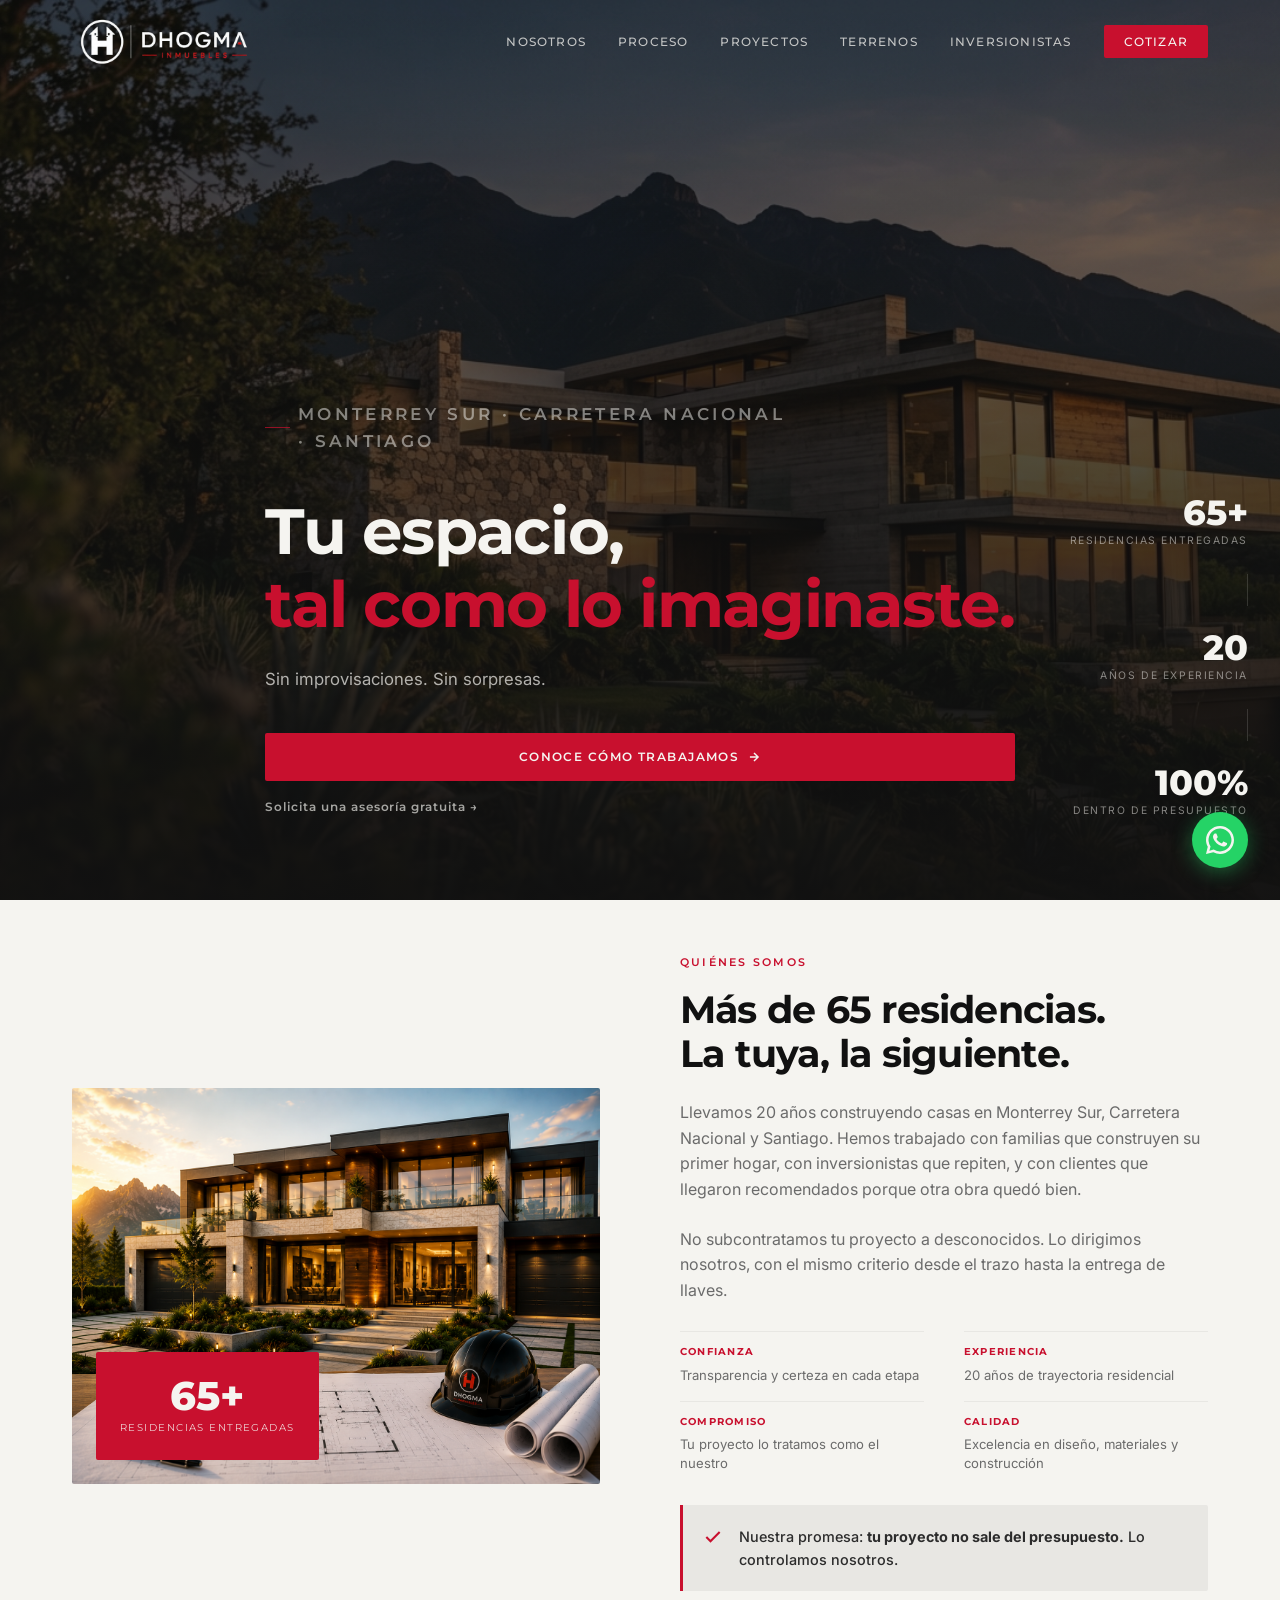
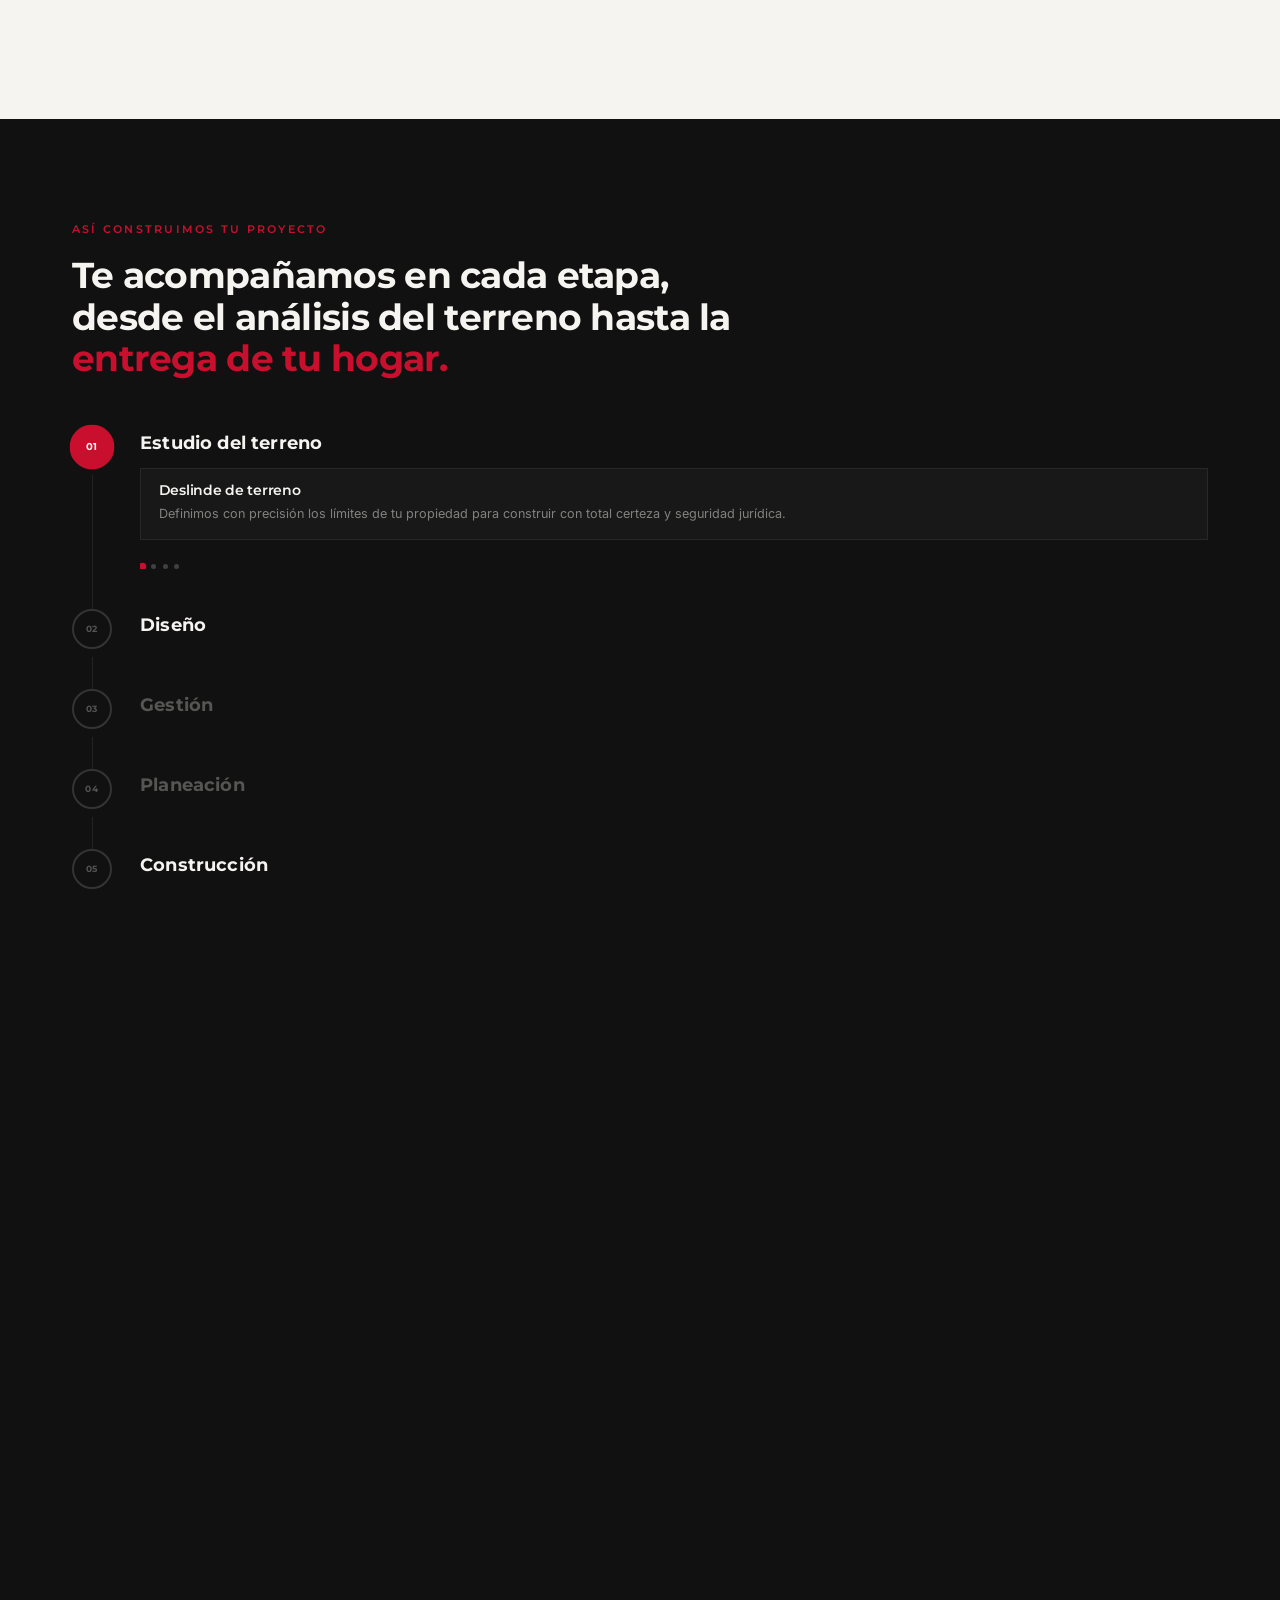
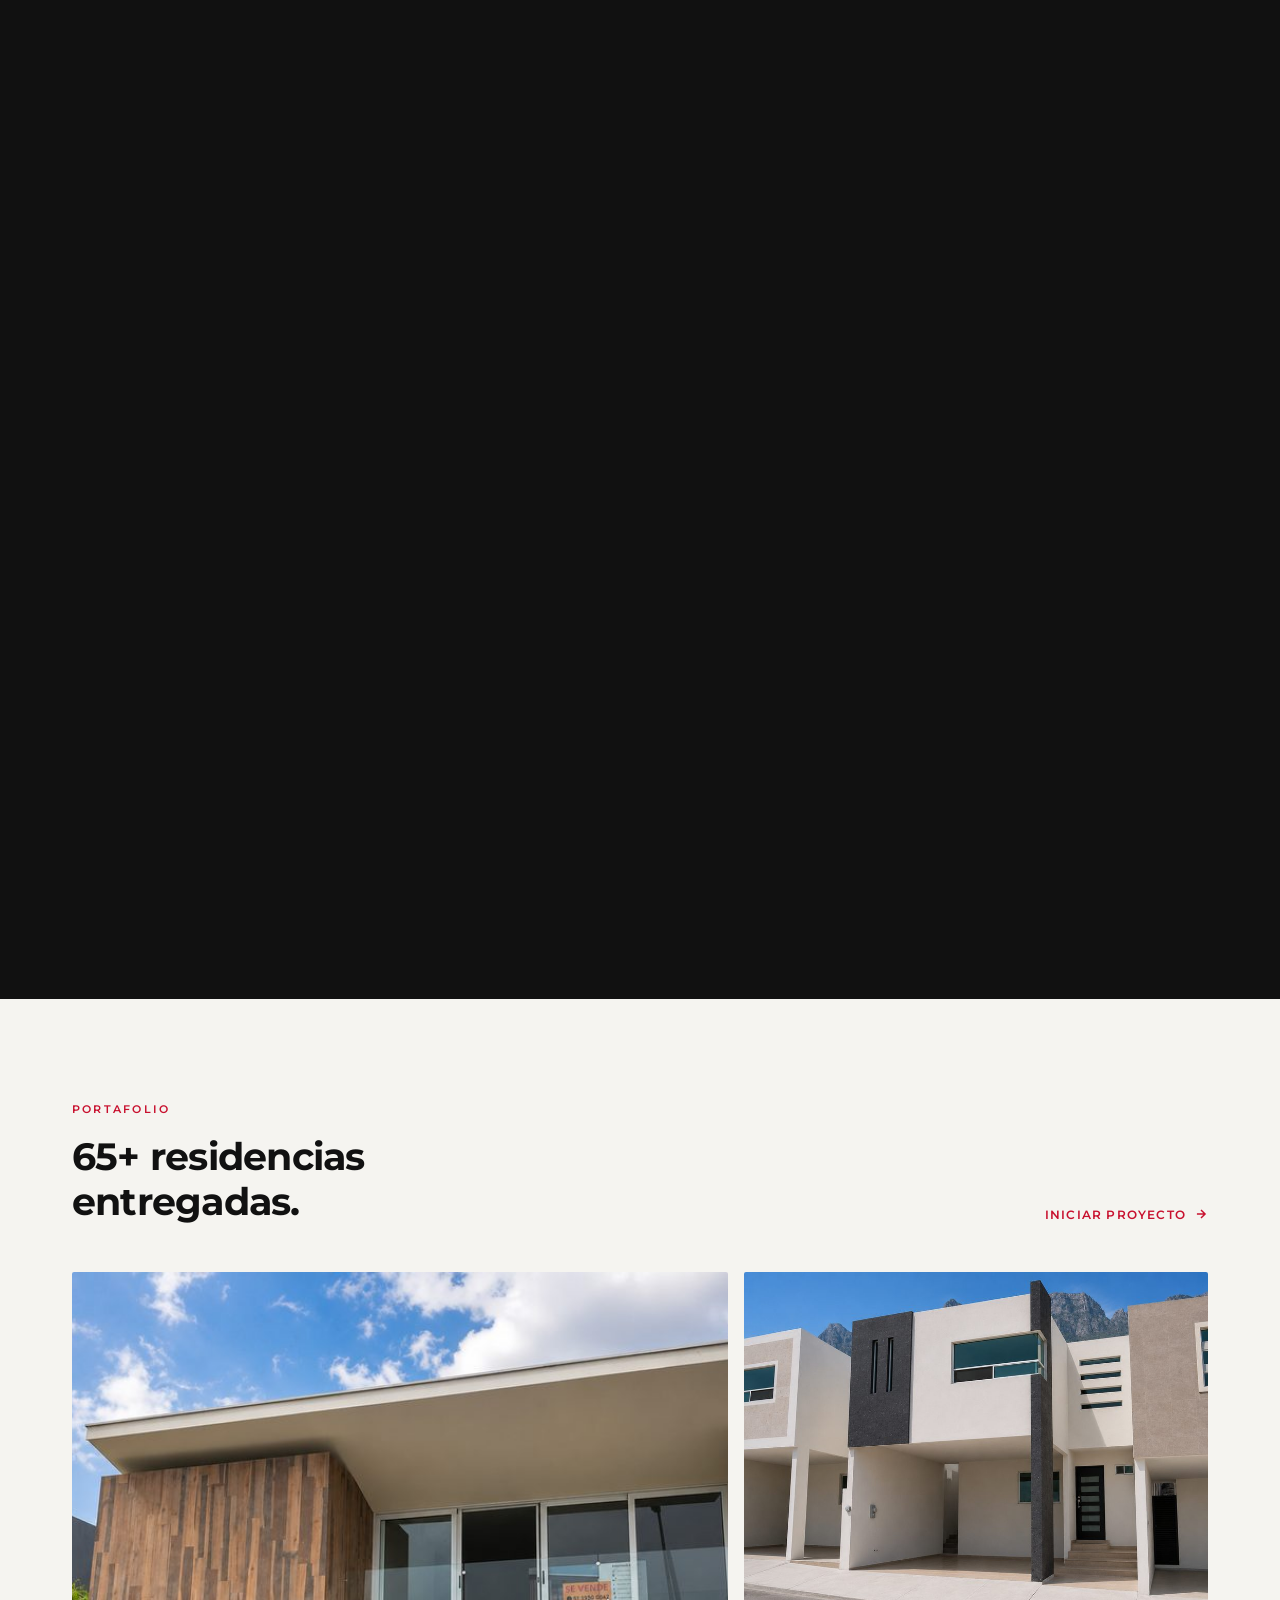
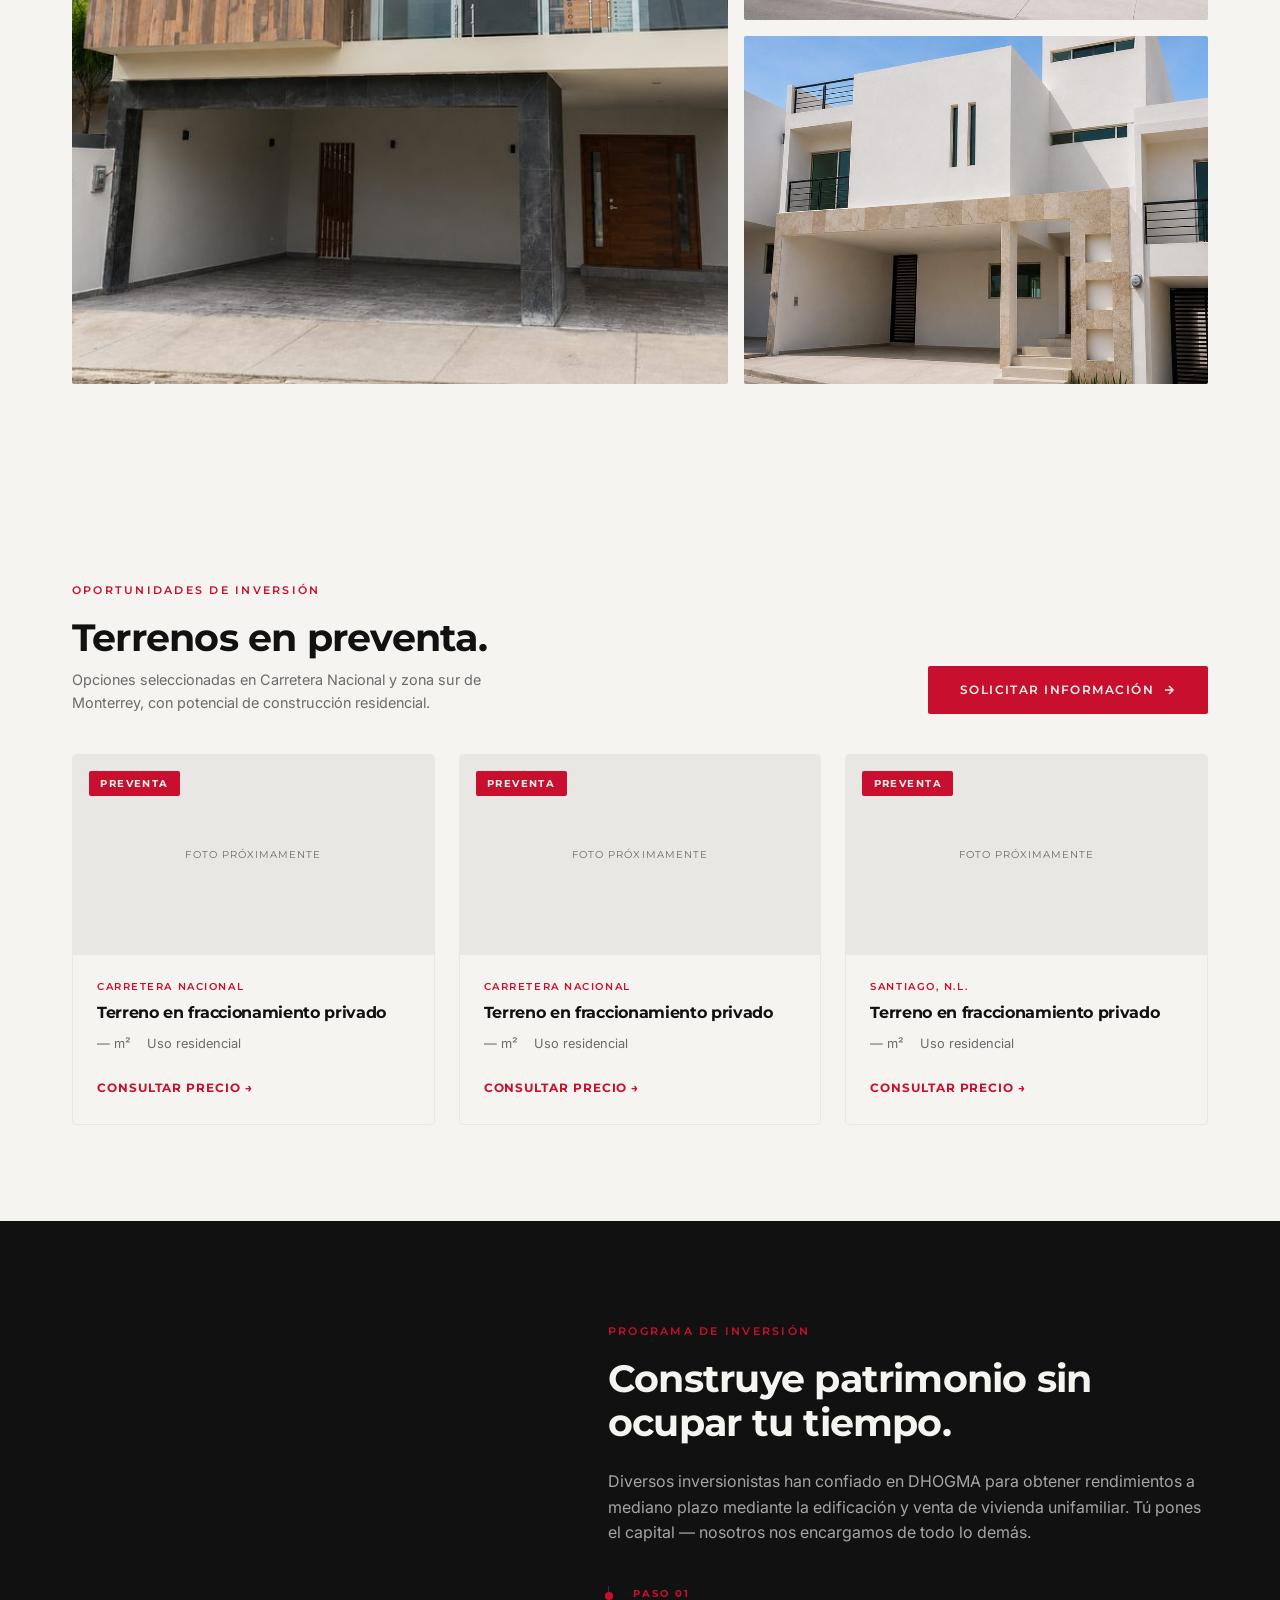
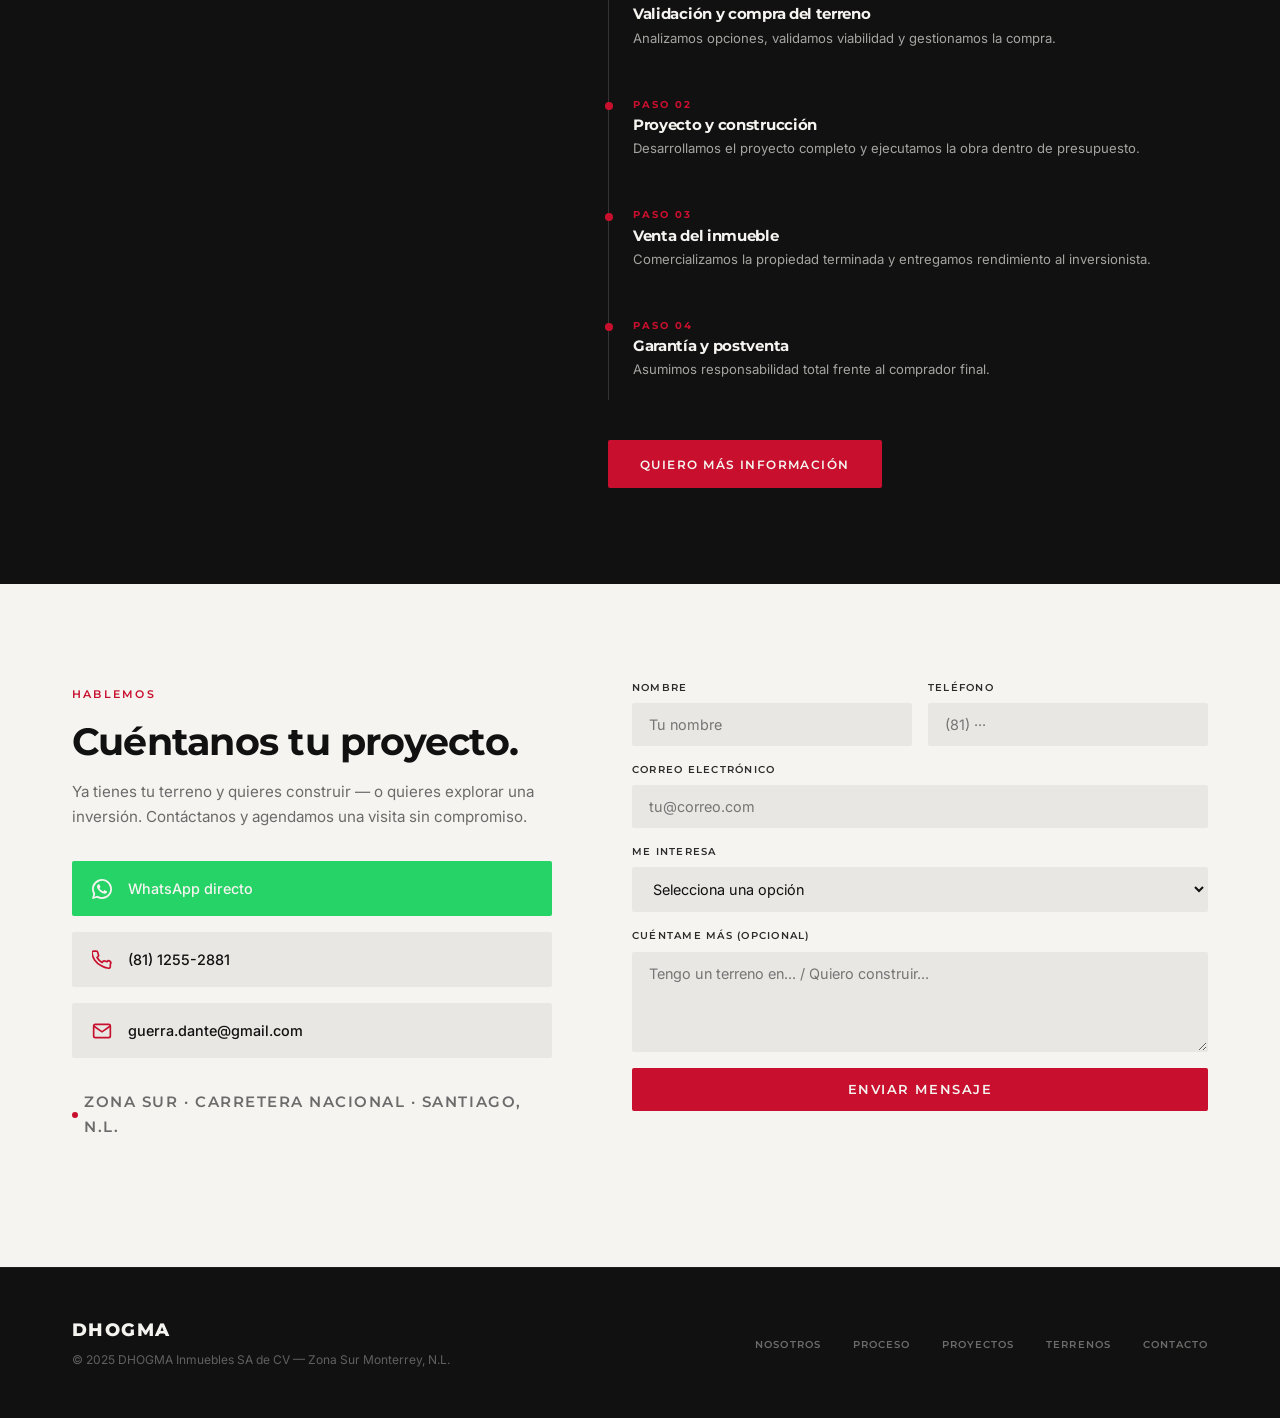
==== public/index.html @ 589ec7c3 "feat(portfolio): modal gallery with all 30 projects + Excel data - Click any proyecto card to open f" ====
<!DOCTYPE html>
<html lang="es">
<head>
  <meta charset="UTF-8" />
  <meta name="viewport" content="width=device-width, initial-scale=1.0" />
  <title>DHOGMA Inmuebles — Construcción Residencial en Monterrey</title>
  <meta name="description" content="Más de 30 años construyendo residencias en zona sur de Monterrey y Santiago. Proyecto y construcción sin salir de presupuesto." />
  <meta name="keywords" content="construcción residencial Monterrey, constructora zona sur Monterrey, construcción Santiago NL, impermeabilización Monterrey" />

  <!-- Open Graph -->
  <meta property="og:title" content="DHOGMA Inmuebles — Tu espacio, tal como lo quieres" />
  <meta property="og:description" content="Más de 30 años construyendo residencias. Sin salir de presupuesto." />
  <meta property="og:type" content="website" />

  <!-- Fonts -->
  <link rel="preconnect" href="https://fonts.googleapis.com" />
  <link rel="preconnect" href="https://fonts.gstatic.com" crossorigin />
  <link href="https://fonts.googleapis.com/css2?family=Montserrat:wght@400;500;600;700;800&family=Inter:wght@400;500&display=swap" rel="stylesheet" />

  <link rel="icon" type="image/png" href="assets/images/favicon.png" />
  <link rel="stylesheet" href="css/styles.css" />

  <style>
    /* Fade-in animation */
    .fade-in {
      opacity: 0;
      transform: translateY(24px);
      transition: opacity 0.6s ease, transform 0.6s ease;
    }
    .fade-in.visible {
      opacity: 1;
      transform: translateY(0);
    }
  </style>
</head>
<body>

  <!-- ══════════════════════════════════════════
       NAVBAR
  ══════════════════════════════════════════ -->
  <nav class="navbar" id="navbar">
    <div class="container">
      <a href="#hero" class="logo">
        <img src="assets/images/logo-blanco.png" alt="DHOGMA Inmuebles" class="logo-img" />
      </a>

      <ul class="nav-links" id="nav-links">
        <li><a href="#nosotros">Nosotros</a></li>
        <li><a href="#proceso">Proceso</a></li>
        <li><a href="#proyectos">Proyectos</a></li>
        <li><a href="#terrenos">Terrenos</a></li>
        <li><a href="#inversionistas">Inversionistas</a></li>
        <li><a href="#contacto" class="nav-cta">Cotizar</a></li>
      </ul>

      <button class="hamburger" id="hamburger" aria-label="Menú">
        <span></span><span></span><span></span>
      </button>
    </div>
  </nav>

  <!-- ══════════════════════════════════════════
       HERO
  ══════════════════════════════════════════ -->
  <section id="hero">
    <div class="hero-bg"></div>
    <div class="hero-overlay"></div>

    <div class="container">
      <div class="hero-content">
        <p class="hero-tag">Monterrey Sur · Carretera Nacional · Santiago</p>

        <h1>Tu espacio,<br /><em>tal como lo imaginaste.</em></h1>

        <p>Sin improvisaciones. Sin sorpresas.</p>

        <div class="hero-actions">
          <a href="#proceso" class="btn-primary btn-hero-full">
            Conoce cómo trabajamos
            <svg width="14" height="14" viewBox="0 0 24 24" fill="none" stroke="currentColor" stroke-width="2.5"><path d="M5 12h14M12 5l7 7-7 7"/></svg>
          </a>
          <a href="#contacto" class="btn-hero-text">Solicita una asesoría gratuita →</a>
        </div>
      </div>
    </div>

    <div class="hero-stats">
      <div class="stat-item">
        <div class="stat-number">65+</div>
        <div class="stat-label">Residencias entregadas</div>
      </div>
      <div class="stat-divider"></div>
      <div class="stat-item">
        <div class="stat-number">20</div>
        <div class="stat-label">Años de experiencia</div>
      </div>
      <div class="stat-divider"></div>
      <div class="stat-item">
        <div class="stat-number">100%</div>
        <div class="stat-label">Dentro de presupuesto</div>
      </div>
    </div>
  </section>

  <!-- ══════════════════════════════════════════
       NOSOTROS
  ══════════════════════════════════════════ -->
  <section id="nosotros">
    <div class="container">
      <div class="nosotros-grid">

        <div class="nosotros-image fade-in">
          <img src="assets/images/nosotros-v2.png" alt="Residencia construida por DHOGMA, Monterrey" />
          <div class="nosotros-image-badge">
            <div class="num">65+</div>
            <div class="text">Residencias entregadas</div>
          </div>
        </div>

        <div class="nosotros-content fade-in">
          <span class="section-label">Quiénes somos</span>
          <h2>Más de 65 residencias.<br />La tuya, la siguiente.</h2>

          <p>
            Llevamos 20 años construyendo casas en Monterrey Sur, Carretera Nacional y Santiago.
            Hemos trabajado con familias que construyen su primer hogar, con inversionistas que repiten,
            y con clientes que llegaron recomendados porque otra obra quedó bien.
          </p>

          <p>
            No subcontratamos tu proyecto a desconocidos. Lo dirigimos nosotros, con el mismo
            criterio desde el trazo hasta la entrega de llaves.
          </p>

          <div class="nosotros-pillars">
            <div class="nosotros-pillar">
              <strong>Confianza</strong>
              <span>Transparencia y certeza en cada etapa</span>
            </div>
            <div class="nosotros-pillar">
              <strong>Experiencia</strong>
              <span>20 años de trayectoria residencial</span>
            </div>
            <div class="nosotros-pillar">
              <strong>Compromiso</strong>
              <span>Tu proyecto lo tratamos como el nuestro</span>
            </div>
            <div class="nosotros-pillar">
              <strong>Calidad</strong>
              <span>Excelencia en diseño, materiales y construcción</span>
            </div>
          </div>

          <div class="nosotros-promise">
            <svg width="20" height="20" viewBox="0 0 24 24" fill="none" stroke="#C8102E" stroke-width="2.5" style="flex-shrink:0; margin-top:2px;"><polyline points="20 6 9 17 4 12"/></svg>
            <p>
              Nuestra promesa: <strong>tu proyecto no sale del presupuesto.</strong>
              Lo controlamos nosotros.
            </p>
          </div>
        </div>

      </div>
    </div>
  </section>

  <!-- ══════════════════════════════════════════
       PROCESO — Timeline interactivo 5 fases
  ══════════════════════════════════════════ -->
  <section id="proceso">
    <div class="container">
      <span class="section-label">Así construimos tu proyecto</span>
      <h2>Te acompañamos en cada etapa, desde el análisis del terreno hasta la <em style="font-style:normal; color:var(--red)">entrega de tu hogar.</em></h2>

      <div class="ptimeline">

        <div class="ptimeline-fase" data-fase="1">
          <div class="ptimeline-left">
            <div class="ptimeline-dot"><span>01</span></div>
            <div class="ptimeline-connector"></div>
          </div>
          <div class="ptimeline-body">
            <h3>Estudio del terreno</h3>
            <div class="ptimeline-steps">
              <div class="ptimeline-step" style="--i:0">
                <h4>Deslinde de terreno</h4>
                <p>Definimos con precisión los límites de tu propiedad para construir con total certeza y seguridad jurídica.</p>
              </div>
              <div class="ptimeline-step" style="--i:1">
                <h4>Levantamiento topográfico</h4>
                <p>Obtenemos las medidas y características reales del terreno como base para un proyecto exitoso.</p>
              </div>
              <div class="ptimeline-step" style="--i:2">
                <h4>Curvas de nivel</h4>
                <p>Analizamos la pendiente y el relieve del terreno para optimizar el diseño, la construcción y los costos.</p>
              </div>
              <div class="ptimeline-step" style="--i:3">
                <h4>Mecánica de suelo</h4>
                <p>Evaluamos la capacidad del terreno para garantizar una cimentación segura, eficiente y duradera.</p>
              </div>
            </div>
          </div>
        </div>

        <div class="ptimeline-fase" data-fase="2">
          <div class="ptimeline-left">
            <div class="ptimeline-dot"><span>02</span></div>
            <div class="ptimeline-connector"></div>
          </div>
          <div class="ptimeline-body">
            <h3>Diseño</h3>
            <div class="ptimeline-steps">
              <div class="ptimeline-step" style="--i:0">
                <h4>Revisión de reglamento interno</h4>
                <p>Verificamos las normas del fraccionamiento o desarrollo para que tu proyecto cumpla desde el primer día.</p>
              </div>
              <div class="ptimeline-step" style="--i:1">
                <h4>Anteproyecto</h4>
                <p>Transformamos tus ideas en una propuesta arquitectónica funcional, estética y adaptada a tus necesidades.</p>
              </div>
              <div class="ptimeline-step" style="--i:2">
                <h4>Cálculo estructural</h4>
                <p>Diseñamos la estructura de tu proyecto para ofrecer seguridad, estabilidad y cumplimiento normativo.</p>
              </div>
              <div class="ptimeline-step" style="--i:3">
                <h4>Proyecto ejecutivo</h4>
                <p>Desarrollamos todos los planos y especificaciones técnicas necesarios para construir con precisión.</p>
              </div>
            </div>
          </div>
        </div>

        <div class="ptimeline-fase" data-fase="3">
          <div class="ptimeline-left">
            <div class="ptimeline-dot"><span>03</span></div>
            <div class="ptimeline-connector"></div>
          </div>
          <div class="ptimeline-body">
            <h3>Gestión</h3>
            <div class="ptimeline-steps">
              <div class="ptimeline-step" style="--i:0">
                <h4>Licencia de construcción</h4>
                <p>Gestionamos los permisos necesarios para que tu obra inicie de forma legal y sin contratiempos.</p>
              </div>
            </div>
          </div>
        </div>

        <div class="ptimeline-fase" data-fase="4">
          <div class="ptimeline-left">
            <div class="ptimeline-dot"><span>04</span></div>
            <div class="ptimeline-connector"></div>
          </div>
          <div class="ptimeline-body">
            <h3>Planeación</h3>
            <div class="ptimeline-steps">
              <div class="ptimeline-step" style="--i:0">
                <h4>Catálogo de conceptos</h4>
                <p>Elaboramos un presupuesto detallado con cada concepto de obra para brindarte claridad y control financiero.</p>
              </div>
              <div class="ptimeline-step" style="--i:1">
                <h4>Programa de inversión y avance</h4>
                <p>Planificamos la inversión y el calendario de ejecución para mantener el control del presupuesto y los tiempos de construcción.</p>
              </div>
            </div>
          </div>
        </div>

        <div class="ptimeline-fase" data-fase="5">
          <div class="ptimeline-left">
            <div class="ptimeline-dot"><span>05</span></div>
          </div>
          <div class="ptimeline-body">
            <h3>Construcción</h3>
            <div class="ptimeline-steps">
              <div class="ptimeline-step" style="--i:0">
                <h4>Inicio de obra</h4>
                <p>Ejecutamos tu proyecto con supervisión profesional, calidad y cumplimiento en cada etapa.</p>
              </div>
              <div class="ptimeline-step" style="--i:1">
                <h4>Entrega de tu hogar</h4>
                <p>Tu proyecto terminado, listo para disfrutar y construir momentos inolvidables.</p>
              </div>
            </div>
          </div>
        </div>

      </div>
    </div>
  </section>

  <!-- ══════════════════════════════════════════
       PROYECTOS
  ══════════════════════════════════════════ -->
  <section id="proyectos">
    <div class="container">
      <div class="proyectos-header fade-in">
        <div>
          <span class="section-label">Portafolio</span>
          <h2>65+ residencias entregadas.</h2>
        </div>
        <a href="#contacto">
          Iniciar proyecto
          <svg width="14" height="14" viewBox="0 0 24 24" fill="none" stroke="currentColor" stroke-width="2.5"><path d="M5 12h14M12 5l7 7-7 7"/></svg>
        </a>
      </div>

      <div class="proyectos-grid fade-in">

        <div class="proyecto-card">
          <img src="assets/images/proyecto-1.jpg" alt="Cumbres Elite · Cerezos" />
          <div class="proyecto-overlay">
            <div class="proyecto-info">
              <h4>Cumbres Elite · Cerezos</h4>
              <span>2 Niveles · 230 m²</span>
            </div>
          </div>
        </div>

        <div class="proyecto-card">
          <img src="assets/images/proyecto-2.jpg" alt="Privada Olimpo · Encino" />
          <div class="proyecto-overlay">
            <div class="proyecto-info">
              <h4>Privada Olimpo · Encino</h4>
              <span>3 Niveles · 385 m²</span>
            </div>
          </div>
        </div>

        <div class="proyecto-card">
          <img src="assets/images/proyecto-3.jpg" alt="Privada Olimpo · Fresnos" />
          <div class="proyecto-overlay">
            <div class="proyecto-info">
              <h4>Privada Olimpo · Fresnos</h4>
              <span>3 Niveles + Sótano · 328 m²</span>
            </div>
          </div>
        </div>

      </div>
    </div>
  </section>

  <!-- ══════════════════════════════════════════
       TERRENOS
  ══════════════════════════════════════════ -->
  <section id="terrenos">
    <div class="container">
      <div class="terrenos-header fade-in">
        <div>
          <span class="section-label">Oportunidades de inversión</span>
          <h2>Terrenos en preventa.</h2>
          <p class="section-intro">Opciones seleccionadas en Carretera Nacional y zona sur de Monterrey, con potencial de construcción residencial.</p>
        </div>
        <a href="#contacto" class="btn-primary">
          Solicitar información
          <svg width="14" height="14" viewBox="0 0 24 24" fill="none" stroke="currentColor" stroke-width="2.5"><path d="M5 12h14M12 5l7 7-7 7"/></svg>
        </a>
      </div>

      <div class="terrenos-grid fade-in">

        <div class="terreno-card">
          <div class="terreno-img">
            <div class="terreno-badge">Preventa</div>
          </div>
          <div class="terreno-info">
            <div class="terreno-zona">Carretera Nacional</div>
            <h3>Terreno en fraccionamiento privado</h3>
            <div class="terreno-specs">
              <span>— m²</span>
              <span>Uso residencial</span>
            </div>
            <a href="https://wa.me/528112552881?text=Hola%2C%20me%20interesa%20el%20terreno%20en%20Carretera%20Nacional" class="terreno-cta" target="_blank" rel="noopener">
              Consultar precio →
            </a>
          </div>
        </div>

        <div class="terreno-card">
          <div class="terreno-img">
            <div class="terreno-badge">Preventa</div>
          </div>
          <div class="terreno-info">
            <div class="terreno-zona">Carretera Nacional</div>
            <h3>Terreno en fraccionamiento privado</h3>
            <div class="terreno-specs">
              <span>— m²</span>
              <span>Uso residencial</span>
            </div>
            <a href="https://wa.me/528112552881?text=Hola%2C%20me%20interesa%20el%20terreno%20en%20Carretera%20Nacional" class="terreno-cta" target="_blank" rel="noopener">
              Consultar precio →
            </a>
          </div>
        </div>

        <div class="terreno-card">
          <div class="terreno-img">
            <div class="terreno-badge">Preventa</div>
          </div>
          <div class="terreno-info">
            <div class="terreno-zona">Santiago, N.L.</div>
            <h3>Terreno en fraccionamiento privado</h3>
            <div class="terreno-specs">
              <span>— m²</span>
              <span>Uso residencial</span>
            </div>
            <a href="https://wa.me/528112552881?text=Hola%2C%20me%20interesa%20el%20terreno%20en%20Santiago" class="terreno-cta" target="_blank" rel="noopener">
              Consultar precio →
            </a>
          </div>
        </div>

      </div>
    </div>
  </section>

  <!-- ══════════════════════════════════════════
       INVERSIONISTAS
  ══════════════════════════════════════════ -->
  <section id="inversionistas">
    <div class="container">
      <div class="inversionistas-content fade-in">
        <span class="section-label">Programa de inversión</span>
        <h2>Construye patrimonio sin ocupar tu tiempo.</h2>

        <p>
          Diversos inversionistas han confiado en DHOGMA para obtener rendimientos
          a mediano plazo mediante la edificación y venta de vivienda unifamiliar.
          Tú pones el capital — nosotros nos encargamos de todo lo demás.
        </p>

        <div class="proceso-steps">
          <div class="paso">
            <div class="paso-num">Paso 01</div>
            <h4>Validación y compra del terreno</h4>
            <p>Analizamos opciones, validamos viabilidad y gestionamos la compra.</p>
          </div>
          <div class="paso">
            <div class="paso-num">Paso 02</div>
            <h4>Proyecto y construcción</h4>
            <p>Desarrollamos el proyecto completo y ejecutamos la obra dentro de presupuesto.</p>
          </div>
          <div class="paso">
            <div class="paso-num">Paso 03</div>
            <h4>Venta del inmueble</h4>
            <p>Comercializamos la propiedad terminada y entregamos rendimiento al inversionista.</p>
          </div>
          <div class="paso">
            <div class="paso-num">Paso 04</div>
            <h4>Garantía y postventa</h4>
            <p>Asumimos responsabilidad total frente al comprador final.</p>
          </div>
        </div>

        <a href="#contacto" class="btn-primary">Quiero más información</a>
      </div>
    </div>
  </section>

  <!-- ══════════════════════════════════════════
       CONTACTO
  ══════════════════════════════════════════ -->
  <section id="contacto">
    <div class="container">
      <div class="contacto-grid">

        <div class="contacto-info fade-in">
          <span class="section-label">Hablemos</span>
          <h2>Cuéntanos tu proyecto.</h2>
          <p>
            Ya tienes tu terreno y quieres construir — o quieres explorar una inversión.
            Contáctanos y agendamos una visita sin compromiso.
          </p>

          <div class="contacto-links">
            <a
              href="https://wa.me/528112552881?text=Hola%2C%20me%20interesa%20conocer%20más%20sobre%20sus%20servicios%20de%20construcción"
              class="contacto-link whatsapp"
              target="_blank"
              rel="noopener"
            >
              <svg viewBox="0 0 24 24" fill="currentColor">
                <path d="M17.472 14.382c-.297-.149-1.758-.867-2.03-.967-.273-.099-.471-.148-.67.15-.197.297-.767.966-.94 1.164-.173.199-.347.223-.644.075-.297-.15-1.255-.463-2.39-1.475-.883-.788-1.48-1.761-1.653-2.059-.173-.297-.018-.458.13-.606.134-.133.298-.347.446-.52.149-.174.198-.298.298-.497.099-.198.05-.371-.025-.52-.075-.149-.669-1.612-.916-2.207-.242-.579-.487-.5-.669-.51-.173-.008-.371-.01-.57-.01-.198 0-.52.074-.792.372-.272.297-1.04 1.016-1.04 2.479 0 1.462 1.065 2.875 1.213 3.074.149.198 2.096 3.2 5.077 4.487.709.306 1.262.489 1.694.625.712.227 1.36.195 1.871.118.571-.085 1.758-.719 2.006-1.413.248-.694.248-1.289.173-1.413-.074-.124-.272-.198-.57-.347z"/>
                <path d="M12 0C5.373 0 0 5.373 0 12c0 2.136.563 4.14 1.537 5.876L0 24l6.281-1.513A11.94 11.94 0 0012 24c6.627 0 12-5.373 12-12S18.627 0 12 0zm0 21.818a9.818 9.818 0 01-5.006-1.374l-.36-.213-3.727.977.994-3.634-.234-.374A9.818 9.818 0 1112 21.818z"/>
              </svg>
              WhatsApp directo
            </a>

            <a href="tel:+528112552881" class="contacto-link">
              <svg viewBox="0 0 24 24" fill="none" stroke="currentColor" stroke-width="2">
                <path d="M22 16.92v3a2 2 0 01-2.18 2 19.79 19.79 0 01-8.63-3.07A19.5 19.5 0 013.09 12a19.79 19.79 0 01-3.07-8.67A2 2 0 012 1.28h3a2 2 0 012 1.72 12.84 12.84 0 00.7 2.81 2 2 0 01-.45 2.11L6.09 9a16 16 0 006 6l1.08-1.26a2 2 0 012.11-.45 12.84 12.84 0 002.81.7A2 2 0 0122 16.92z"/>
              </svg>
              (81) 1255-2881
            </a>

            <a href="mailto:guerra.dante@gmail.com" class="contacto-link">
              <svg viewBox="0 0 24 24" fill="none" stroke="currentColor" stroke-width="2">
                <path d="M4 4h16c1.1 0 2 .9 2 2v12c0 1.1-.9 2-2 2H4c-1.1 0-2-.9-2-2V6c0-1.1.9-2 2-2z"/><polyline points="22,6 12,13 2,6"/>
              </svg>
              guerra.dante@gmail.com
            </a>
          </div>

          <p class="zona-badge">Zona Sur · Carretera Nacional · Santiago, N.L.</p>
        </div>

        <div class="fade-in">
          <form id="contact-form" class="contacto-form">
            <!-- Web3Forms access key — reemplazar con tu key real de web3forms.com -->
            <input type="hidden" name="access_key" value="38900e3b-1f6e-40e1-84eb-8e7196d58158" />
            <input type="hidden" name="subject" value="Nuevo contacto desde dhogma.com" />
            <input type="hidden" name="redirect" value="false" />
            <input type="checkbox" name="botcheck" style="display:none" />

            <div class="form-row">
              <div class="form-group">
                <label for="nombre">Nombre</label>
                <input type="text" id="nombre" name="nombre" required placeholder="Tu nombre" />
              </div>
              <div class="form-group">
                <label for="telefono">Teléfono</label>
                <input type="tel" id="telefono" name="telefono" required placeholder="(81) ···" />
              </div>
            </div>

            <div class="form-group">
              <label for="email">Correo electrónico</label>
              <input type="email" id="email" name="email" required placeholder="tu@correo.com" />
            </div>

            <div class="form-group">
              <label for="interes">Me interesa</label>
              <select id="interes" name="interes">
                <option value="">Selecciona una opción</option>
                <option value="construccion">Construir mi residencia</option>
                <option value="remodelacion">Remodelación</option>
                <option value="inversion">Programa de inversionistas</option>
                <option value="impermeabilizacion">Impermeabilización / Mantenimiento</option>
                <option value="otro">Otro</option>
              </select>
            </div>

            <div class="form-group">
              <label for="mensaje">Cuéntame más (opcional)</label>
              <textarea id="mensaje" name="mensaje" placeholder="Tengo un terreno en... / Quiero construir..."></textarea>
            </div>

            <button type="submit" class="btn-primary" style="width:100%; justify-content:center; border:none; cursor:pointer; font-size:0.8rem;">
              Enviar mensaje
            </button>
          </form>

          <div id="form-success" class="form-success">
            ¡Mensaje recibido! Te contactamos en menos de 24 horas.
          </div>
        </div>

      </div>
    </div>
  </section>

  <!-- ══════════════════════════════════════════
       FOOTER
  ══════════════════════════════════════════ -->
  <footer>
    <div class="container">
      <div class="footer-inner">
        <div>
          <div class="logo-name" style="font-family:'Montserrat',sans-serif; font-size:1.1rem; font-weight:800; letter-spacing:0.08em; color:#F5F4F0;">DHOGMA</div>
          <div class="footer-copy" style="margin-top:0.4rem;">
            © 2025 DHOGMA Inmuebles SA de CV — Zona Sur Monterrey, N.L.
          </div>
        </div>

        <ul class="footer-links">
          <li><a href="#nosotros">Nosotros</a></li>
          <li><a href="#proceso">Proceso</a></li>
          <li><a href="#proyectos">Proyectos</a></li>
          <li><a href="#terrenos">Terrenos</a></li>
          <li><a href="#contacto">Contacto</a></li>
        </ul>
      </div>
    </div>
  </footer>

  <!-- ══════════════════════════════════════════
       WHATSAPP FLOAT
  ══════════════════════════════════════════ -->
  <a
    href="https://wa.me/528112552881?text=Hola%2C%20me%20interesa%20conocer%20más%20sobre%20sus%20servicios%20de%20construcción"
    class="wa-float"
    target="_blank"
    rel="noopener"
    aria-label="Contactar por WhatsApp"
  >
    <svg viewBox="0 0 24 24" fill="currentColor">
      <path d="M17.472 14.382c-.297-.149-1.758-.867-2.03-.967-.273-.099-.471-.148-.67.15-.197.297-.767.966-.94 1.164-.173.199-.347.223-.644.075-.297-.15-1.255-.463-2.39-1.475-.883-.788-1.48-1.761-1.653-2.059-.173-.297-.018-.458.13-.606.134-.133.298-.347.446-.52.149-.174.198-.298.298-.497.099-.198.05-.371-.025-.52-.075-.149-.669-1.612-.916-2.207-.242-.579-.487-.5-.669-.51-.173-.008-.371-.01-.57-.01-.198 0-.52.074-.792.372-.272.297-1.04 1.016-1.04 2.479 0 1.462 1.065 2.875 1.213 3.074.149.198 2.096 3.2 5.077 4.487.709.306 1.262.489 1.694.625.712.227 1.36.195 1.871.118.571-.085 1.758-.719 2.006-1.413.248-.694.248-1.289.173-1.413-.074-.124-.272-.198-.57-.347z"/>
      <path d="M12 0C5.373 0 0 5.373 0 12c0 2.136.563 4.14 1.537 5.876L0 24l6.281-1.513A11.94 11.94 0 0012 24c6.627 0 12-5.373 12-12S18.627 0 12 0zm0 21.818a9.818 9.818 0 01-5.006-1.374l-.36-.213-3.727.977.994-3.634-.234-.374A9.818 9.818 0 1112 21.818z"/>
    </svg>
  </a>

  <!-- ── Portfolio Modal ── -->
  <div id="pf-modal" class="pf-modal" hidden aria-modal="true" role="dialog" aria-label="Portafolio completo">
    <div class="pf-backdrop"></div>
    <div class="pf-panel">
      <div class="pf-header">
        <div>
          <p class="pf-eyebrow">DHOGMA Inmuebles</p>
          <h3 class="pf-title">Portafolio de construcciones</h3>
        </div>
        <button class="pf-close" aria-label="Cerrar">
          <svg width="20" height="20" viewBox="0 0 24 24" fill="none" stroke="currentColor" stroke-width="2.5" stroke-linecap="round"><path d="M18 6 6 18M6 6l12 12"/></svg>
        </button>
      </div>
      <div class="pf-grid" id="pf-grid"></div>
    </div>
  </div>

  <script src="js/main.js"></script>
</body>
</html>
---- public/css/styles.css ----
/* ============================================================
   DHOGMA INMUEBLES — Styles
   Palette: Red #C8102E | Concrete #2C2C2C | Black #111 | White #F5F4F0
   ============================================================ */

:root {
  --red:      #C8102E;
  --red-dark: #A00D24;
  --concrete: #2C2C2C;
  --black:    #111111;
  --white:    #F5F4F0;
  --gray-mid: #6B6B6B;
  --gray-light: #E8E7E3;
  --font-heading: 'Montserrat', sans-serif;
  --font-body:    'Inter', sans-serif;
}

*, *::before, *::after { box-sizing: border-box; margin: 0; padding: 0; }

html {
  scroll-behavior: smooth;
  overflow-x: clip;
}

body {
  font-family: var(--font-body);
  background: var(--white);
  color: var(--black);
  line-height: 1.6;
  overflow-x: clip;
}

img { display: block; max-width: 100%; }
a  { text-decoration: none; color: inherit; }

/* ── Typography ── */
h1, h2, h3, h4 {
  font-family: var(--font-heading);
  font-weight: 700;
  line-height: 1.15;
  letter-spacing: -0.02em;
}

.section-label {
  display: inline-block;
  font-family: var(--font-heading);
  font-size: 0.7rem;
  font-weight: 600;
  letter-spacing: 0.2em;
  text-transform: uppercase;
  color: var(--red);
  margin-bottom: 1rem;
}

/* ── Layout ── */
.container {
  max-width: 1200px;
  margin: 0 auto;
  padding: 0 2rem;
}

section { padding: 6rem 0; }

/* ============================================================
   NAVBAR
   ============================================================ */
.navbar {
  position: fixed;
  top: 0; left: 0; right: 0;
  z-index: 100;
  padding: 0.6rem 0;
  transition: background 0.3s, box-shadow 0.3s;
}

.navbar.scrolled {
  background: var(--black);
  box-shadow: 0 2px 20px rgba(0,0,0,0.3);
}

.navbar .container {
  display: flex;
  align-items: center;
  justify-content: space-between;
}

.logo {
  display: flex;
  align-items: center;
}

.logo-img {
  height: 62px;
  width: auto;
  object-fit: contain;
}

@media (max-width: 480px) {
  .logo-img { height: 50px; }
}

.nav-links {
  display: flex;
  align-items: center;
  gap: 2rem;
  list-style: none;
}

.nav-links a {
  font-family: var(--font-heading);
  font-size: 0.75rem;
  font-weight: 500;
  letter-spacing: 0.1em;
  text-transform: uppercase;
  color: rgba(245,244,240,0.75);
  transition: color 0.2s;
}

.nav-links a:hover { color: var(--white); }

.nav-cta {
  background: var(--red) !important;
  color: var(--white) !important;
  padding: 0.55rem 1.25rem;
  border-radius: 2px;
  transition: background 0.2s !important;
}

.nav-cta:hover { background: var(--red-dark) !important; }

.hamburger {
  display: none;
  flex-direction: column;
  gap: 5px;
  cursor: pointer;
  background: none;
  border: none;
  padding: 4px;
}

.hamburger span {
  display: block;
  width: 24px;
  height: 2px;
  background: var(--white);
  transition: transform 0.3s, opacity 0.3s;
}

/* ============================================================
   HERO
   ============================================================ */
#hero {
  position: relative;
  height: 100vh;
  min-height: 600px;
  display: flex;
  align-items: flex-end;
  padding-bottom: 5rem;
  background: var(--black);
  overflow: hidden;
}

@media (max-width: 900px) {
  #hero {
    align-items: center;
    padding-bottom: 2rem;
    padding-top: 5rem;
  }
}

.hero-bg {
  position: absolute;
  inset: 0;
  background: url('../assets/images/hero.jpg') center/cover no-repeat;
  opacity: 0.45;
  transform: scale(1.03);
  transition: transform 8s ease-out;
}

.hero-bg.loaded { transform: scale(1); }

.hero-overlay {
  position: absolute;
  inset: 0;
  background: linear-gradient(
    to top,
    rgba(17,17,17,0.92) 0%,
    rgba(17,17,17,0.3) 60%,
    transparent 100%
  );
}

.hero-content {
  position: relative;
  z-index: 2;
  max-width: 800px;
}

.hero-tag {
  display: inline-flex;
  align-items: center;
  gap: 0.5rem;
  font-family: var(--font-heading);
  font-size: 0.65rem;
  font-weight: 600;
  letter-spacing: 0.2em;
  text-transform: uppercase;
  color: var(--white);
  opacity: 0.7;
  margin-bottom: 1.25rem;
}

.hero-tag::before {
  content: '';
  display: block;
  width: 2rem;
  height: 1px;
  background: var(--red);
}

.hero-content h1 {
  font-size: clamp(2.5rem, 5vw, 4.5rem);
  color: var(--white);
  margin-bottom: 1.5rem;
}

.hero-content h1 em {
  font-style: normal;
  color: var(--red);
}

.hero-content p {
  font-size: 1.05rem;
  color: rgba(245,244,240,0.7);
  max-width: 520px;
  margin-bottom: 2.5rem;
}

.hero-actions {
  display: flex;
  flex-direction: column;
  gap: 0.75rem;
  align-items: flex-start;
}

.btn-hero-full {
  width: 100%;
  justify-content: center;
}

.btn-hero-text {
  font-family: var(--font-heading);
  font-size: 0.75rem;
  font-weight: 600;
  letter-spacing: 0.08em;
  color: rgba(245,244,240,0.65);
  padding: 0.25rem 0;
  transition: color 0.2s;
}

.btn-hero-text:hover { color: var(--white); }

.btn-primary {
  display: inline-flex;
  align-items: center;
  gap: 0.5rem;
  background: var(--red);
  color: var(--white);
  font-family: var(--font-heading);
  font-size: 0.75rem;
  font-weight: 600;
  letter-spacing: 0.12em;
  text-transform: uppercase;
  padding: 0.9rem 2rem;
  border-radius: 2px;
  transition: background 0.2s, transform 0.2s;
}

.btn-primary:hover {
  background: var(--red-dark);
  transform: translateY(-1px);
}

.btn-outline {
  display: inline-flex;
  align-items: center;
  gap: 0.5rem;
  background: transparent;
  color: var(--white);
  font-family: var(--font-heading);
  font-size: 0.75rem;
  font-weight: 600;
  letter-spacing: 0.12em;
  text-transform: uppercase;
  padding: 0.9rem 2rem;
  border: 1px solid rgba(245,244,240,0.3);
  border-radius: 2px;
  transition: border-color 0.2s, background 0.2s;
}

.btn-outline:hover {
  border-color: var(--white);
  background: rgba(245,244,240,0.05);
}

.hero-stats {
  position: absolute;
  right: 2rem;
  bottom: 5rem;
  z-index: 2;
  display: flex;
  flex-direction: column;
  gap: 1.5rem;
  align-items: flex-end;
}

.stat-item {
  text-align: right;
}

.stat-number {
  font-family: var(--font-heading);
  font-size: 2.2rem;
  font-weight: 800;
  color: var(--white);
  line-height: 1;
}

.stat-label {
  font-size: 0.65rem;
  letter-spacing: 0.15em;
  text-transform: uppercase;
  color: rgba(245,244,240,0.5);
  margin-top: 0.2rem;
}

.stat-divider {
  width: 1px;
  height: 2rem;
  background: rgba(245,244,240,0.15);
  align-self: flex-end;
}

/* ============================================================
   NOSOTROS
   ============================================================ */
#nosotros {
  background: var(--white);
  padding-top: 3rem;
}

@media (max-width: 900px) {
  #nosotros { padding-top: 1.5rem; }
}

.nosotros-grid {
  display: grid;
  grid-template-columns: 1fr 1fr;
  gap: 5rem;
  align-items: center;
}

.nosotros-image {
  position: relative;
}

.nosotros-image img {
  width: 100%;
  aspect-ratio: 4 / 3;
  object-fit: cover;
  object-position: center 25%;
  border-radius: 2px;
}

.nosotros-image-badge {
  position: absolute;
  bottom: 1.5rem;
  left: 1.5rem;
  background: var(--red);
  color: var(--white);
  padding: 1.5rem;
  border-radius: 2px;
  text-align: center;
  font-family: var(--font-heading);
}

.nosotros-image-badge .num {
  font-size: 2.5rem;
  font-weight: 800;
  line-height: 1;
}

.nosotros-image-badge .text {
  font-size: 0.6rem;
  letter-spacing: 0.15em;
  text-transform: uppercase;
  opacity: 0.85;
  margin-top: 0.25rem;
}

.nosotros-content h2 {
  font-size: clamp(1.8rem, 3vw, 2.8rem);
  color: var(--black);
  margin-bottom: 1.5rem;
}

.nosotros-content p {
  color: var(--gray-mid);
  font-size: 1rem;
  margin-bottom: 1.5rem;
}

.nosotros-promise {
  display: flex;
  align-items: flex-start;
  gap: 1rem;
  background: var(--gray-light);
  padding: 1.25rem;
  border-left: 3px solid var(--red);
  border-radius: 0 2px 2px 0;
  margin: 2rem 0;
}

.nosotros-promise p {
  margin: 0;
  font-size: 0.9rem;
  color: var(--concrete);
  font-weight: 500;
}

.certifications {
  display: flex;
  gap: 1.5rem;
  align-items: center;
  flex-wrap: wrap;
  margin-top: 2rem;
}

.cert-tag {
  font-family: var(--font-heading);
  font-size: 0.65rem;
  font-weight: 600;
  letter-spacing: 0.1em;
  text-transform: uppercase;
  color: var(--gray-mid);
  border: 1px solid var(--gray-light);
  padding: 0.4rem 0.8rem;
  border-radius: 2px;
}

.nosotros-pillars {
  display: grid;
  grid-template-columns: 1fr 1fr;
  gap: 1rem 2.5rem;
  margin: 1.75rem 0 0.5rem;
}

.nosotros-pillar {
  display: flex;
  flex-direction: column;
  gap: 0.3rem;
  padding-top: 0.75rem;
  border-top: 1px solid var(--gray-light);
}

.nosotros-pillar strong {
  font-family: var(--font-heading);
  font-size: 0.65rem;
  font-weight: 700;
  letter-spacing: 0.12em;
  text-transform: uppercase;
  color: var(--red);
}

.nosotros-pillar span {
  font-size: 0.82rem;
  color: var(--gray-mid);
  line-height: 1.45;
}

/* ============================================================
   SERVICIOS
   ============================================================ */
#servicios {
  background: var(--concrete);
}

#servicios .section-label { color: var(--red); }

#servicios h2 {
  font-size: clamp(1.8rem, 3vw, 2.8rem);
  color: var(--white);
  margin-bottom: 3.5rem;
  max-width: 600px;
}

.servicios-grid {
  display: grid;
  grid-template-columns: repeat(3, 1fr);
  gap: 1.5px;
  background: rgba(245,244,240,0.08);
}

.servicio-card {
  background: var(--concrete);
  padding: 2.5rem;
  transition: background 0.2s;
  cursor: default;
}

.servicio-card:hover { background: #333; }

.servicio-icon {
  width: 2.5rem;
  height: 2.5rem;
  margin-bottom: 1.5rem;
  color: var(--red);
}

.servicio-card h3 {
  font-size: 1rem;
  color: var(--white);
  margin-bottom: 0.75rem;
  font-family: var(--font-heading);
}

.servicio-card p {
  font-size: 0.85rem;
  color: rgba(245,244,240,0.5);
  line-height: 1.7;
}

.servicio-card.featured {
  background: var(--red);
  grid-row: span 2;
}

.servicio-card.featured:hover { background: var(--red-dark); }

.servicio-card.featured h3 {
  font-size: 1.4rem;
  margin-bottom: 1rem;
}

.servicio-card.featured p { color: rgba(245,244,240,0.8); }

.servicio-card.featured .servicio-icon { color: var(--white); }

/* ============================================================
   PROYECTOS
   ============================================================ */
#proyectos {
  background: var(--white);
}

.proyectos-header {
  display: flex;
  justify-content: space-between;
  align-items: flex-end;
  margin-bottom: 3rem;
}

.proyectos-header h2 {
  font-size: clamp(1.8rem, 3vw, 2.8rem);
  max-width: 400px;
}

.proyectos-header a {
  font-family: var(--font-heading);
  font-size: 0.75rem;
  font-weight: 600;
  letter-spacing: 0.1em;
  text-transform: uppercase;
  color: var(--red);
  display: flex;
  align-items: center;
  gap: 0.5rem;
  transition: gap 0.2s;
}

.proyectos-header a:hover { gap: 0.75rem; }

.proyectos-grid {
  display: grid;
  grid-template-columns: repeat(12, 1fr);
  grid-template-rows: auto auto;
  gap: 1rem;
}

.proyecto-card {
  position: relative;
  overflow: hidden;
  border-radius: 2px;
  background: var(--gray-light);
  cursor: pointer;
}

.proyecto-card:nth-child(1) { grid-column: span 7; grid-row: span 2; }
.proyecto-card:nth-child(2) { grid-column: span 5; }
.proyecto-card:nth-child(3) { grid-column: span 5; }

.proyecto-card img {
  width: 100%;
  height: 100%;
  min-height: 220px;
  object-fit: cover;
  transition: transform 0.5s ease;
}

.proyecto-card:nth-child(1) img { min-height: 480px; }

.proyecto-card:hover img { transform: scale(1.04); }

.proyecto-overlay {
  position: absolute;
  inset: 0;
  background: linear-gradient(to top, rgba(17,17,17,0.85) 0%, transparent 55%);
  opacity: 0;
  transition: opacity 0.3s;
  display: flex;
  align-items: flex-end;
  padding: 1.5rem;
}

.proyecto-card:hover .proyecto-overlay { opacity: 1; }

.proyecto-info h4 {
  font-family: var(--font-heading);
  font-size: 0.9rem;
  color: var(--white);
}

.proyecto-info span {
  font-size: 0.7rem;
  color: rgba(245,244,240,0.6);
  letter-spacing: 0.1em;
  text-transform: uppercase;
}

/* Placeholder when no image */
.proyecto-placeholder {
  width: 100%;
  height: 100%;
  min-height: 220px;
  display: flex;
  align-items: center;
  justify-content: center;
  background: var(--gray-light);
  color: var(--gray-mid);
  font-size: 0.75rem;
  letter-spacing: 0.1em;
  text-transform: uppercase;
}

/* ============================================================
   PROCESO — Timeline interactivo
   ============================================================ */
#proceso {
  background: var(--black);
}

#proceso .section-label { color: var(--red); }

#proceso h2 {
  font-size: clamp(1.6rem, 2.8vw, 2.6rem);
  color: var(--white);
  max-width: 680px;
  margin-bottom: 3rem;
}

/* ── Proceso: scroll carousel timeline ── */
.ptimeline {
  margin-top: 3rem;
}

.ptimeline-fase {
  display: grid;
  grid-template-columns: 2.5rem 1fr;
  gap: 0 1.75rem;
}

.ptimeline-left {
  display: flex;
  flex-direction: column;
  align-items: center;
}

.ptimeline-dot {
  width: 2.5rem;
  height: 2.5rem;
  border-radius: 50%;
  border: 2px solid rgba(255,255,255,0.15);
  display: flex;
  align-items: center;
  justify-content: center;
  flex-shrink: 0;
  background: transparent;
  transition: background 0.35s ease, border-color 0.35s ease, transform 0.3s ease;
}

.ptimeline-fase.active .ptimeline-dot {
  background: var(--red);
  border-color: var(--red);
  transform: scale(1.12);
}

.ptimeline-dot span {
  font-family: var(--font-heading);
  font-size: 0.58rem;
  font-weight: 700;
  letter-spacing: 0.06em;
  color: rgba(255,255,255,0.28);
  transition: color 0.35s ease;
}

.ptimeline-fase.active .ptimeline-dot span {
  color: var(--white);
}

.ptimeline-connector {
  flex: 1;
  width: 1px;
  background: rgba(255,255,255,0.08);
  margin: 0.5rem 0 0;
  min-height: 2rem;
}

.ptimeline-body {
  padding-bottom: 1rem;
  transition: padding-bottom 0.35s ease;
}

.ptimeline-fase.active .ptimeline-body {
  padding-bottom: 2.5rem;
}

.ptimeline-body h3 {
  font-family: var(--font-heading);
  font-size: clamp(0.9rem, 2vw, 1.1rem);
  font-weight: 700;
  color: var(--white);
  opacity: 0.3;
  margin-bottom: 0.9rem;
  padding-top: 0.4rem;
  letter-spacing: 0.01em;
  transition: opacity 0.35s ease;
}

.ptimeline-fase.active .ptimeline-body h3 {
  opacity: 1;
}

.ptimeline-steps {
  display: flex;
  flex-direction: column;
  gap: 0.6rem;
  max-height: 0;
  overflow: hidden;
  transition: max-height 0.55s cubic-bezier(0.4, 0, 0.2, 1);
}

.ptimeline-fase.active .ptimeline-steps {
  max-height: 420px;
}

/* Steps: carousel — solo .step-active visible */
.ptimeline-step {
  display: none;
  padding: 0.9rem 1.1rem;
  border: 1px solid rgba(255,255,255,0.07);
  background: rgba(255,255,255,0.03);
}

.ptimeline-step.step-active {
  display: block;
  animation: stepIn 0.45s cubic-bezier(0.34, 1.56, 0.64, 1) forwards;
}

@keyframes stepIn {
  from { opacity: 0; transform: scale(0.92) translateY(6px); }
  to   { opacity: 1; transform: scale(1)    translateY(0); }
}

.ptimeline-step h4 {
  font-family: var(--font-heading);
  font-size: 0.85rem;
  font-weight: 600;
  color: var(--white);
  margin-bottom: 0.3rem;
}

.ptimeline-step p {
  font-size: 0.79rem;
  color: rgba(245,244,240,0.48);
  line-height: 1.65;
  margin: 0;
}

/* Dots: indicadores de paso (sin botones) */
.ptimeline-nav {
  display: flex;
  justify-content: flex-start;
  margin-top: 0.9rem;
}

.pnav-dots {
  display: flex;
  gap: 0.4rem;
  align-items: center;
}

.pnav-dot {
  width: 5px;
  height: 5px;
  border-radius: 50%;
  background: rgba(255,255,255,0.2);
  transition: background 0.25s, transform 0.25s;
}

.pnav-dot.active {
  background: var(--red);
  transform: scale(1.5);
  transition: background 0.25s, transform 0.4s cubic-bezier(0.34, 1.56, 0.64, 1);
}

@media (prefers-reduced-motion: reduce) {
  .ptimeline-step { animation: none; }
  .ptimeline-steps { max-height: none; overflow: visible; }
  .ptimeline-step { display: block; }
}

/* ============================================================
   TERRENOS
   ============================================================ */
#terrenos {
  background: var(--white);
}

.terrenos-header {
  display: flex;
  justify-content: space-between;
  align-items: flex-end;
  margin-bottom: 2.5rem;
  gap: 2rem;
  flex-wrap: wrap;
}

.terrenos-header h2 {
  font-size: clamp(1.8rem, 3vw, 2.8rem);
}

.terrenos-header .section-intro {
  color: var(--gray-mid);
  font-size: 0.9rem;
  max-width: 480px;
  margin-top: 0.5rem;
}

.terrenos-grid {
  display: grid;
  grid-template-columns: repeat(3, 1fr);
  gap: 1.5rem;
}

.terreno-card {
  background: var(--white);
  border: 1px solid var(--gray-light);
  border-radius: 4px;
  overflow: hidden;
  transition: box-shadow 0.2s, transform 0.2s;
}

.terreno-card:hover {
  box-shadow: 0 8px 32px rgba(0,0,0,0.1);
  transform: translateY(-3px);
}

.terreno-img {
  height: 200px;
  background: var(--gray-light);
  position: relative;
  display: flex;
  align-items: center;
  justify-content: center;
  color: var(--gray-mid);
  font-size: 0.75rem;
  letter-spacing: 0.1em;
  text-transform: uppercase;
}

.terreno-img::after {
  content: 'Foto próximamente';
  font-family: var(--font-heading);
  font-size: 0.65rem;
  color: var(--gray-mid);
  letter-spacing: 0.1em;
  text-transform: uppercase;
}

.terreno-badge {
  position: absolute;
  top: 1rem;
  left: 1rem;
  background: var(--red);
  color: var(--white);
  font-family: var(--font-heading);
  font-size: 0.6rem;
  font-weight: 700;
  letter-spacing: 0.15em;
  text-transform: uppercase;
  padding: 0.3rem 0.7rem;
  border-radius: 2px;
}

.terreno-info {
  padding: 1.5rem;
}

.terreno-zona {
  font-family: var(--font-heading);
  font-size: 0.65rem;
  font-weight: 600;
  letter-spacing: 0.15em;
  text-transform: uppercase;
  color: var(--red);
  margin-bottom: 0.5rem;
}

.terreno-info h3 {
  font-size: 1rem;
  color: var(--black);
  margin-bottom: 0.75rem;
}

.terreno-specs {
  display: flex;
  gap: 1rem;
  margin-bottom: 1.25rem;
}

.terreno-specs span {
  font-size: 0.8rem;
  color: var(--gray-mid);
  display: flex;
  align-items: center;
  gap: 0.3rem;
}

.terreno-cta {
  display: inline-block;
  font-family: var(--font-heading);
  font-size: 0.72rem;
  font-weight: 700;
  letter-spacing: 0.08em;
  text-transform: uppercase;
  color: var(--red);
  transition: gap 0.2s, color 0.2s;
}

.terreno-cta:hover { color: var(--red-dark); }

@media (max-width: 900px) {
  .terrenos-grid { grid-template-columns: 1fr; }
  .terrenos-header { flex-direction: column; align-items: flex-start; }
  .fase-steps { grid-template-columns: 1fr; }
  .proceso-tabs { gap: 0; }
}

/* ============================================================
   LEGACY — Tokko placeholder (kept for reference)
   ============================================================ */
#propiedades {
  background: var(--gray-light);
}

#propiedades h2 {
  font-size: clamp(1.8rem, 3vw, 2.8rem);
  margin-bottom: 0.75rem;
}

#propiedades .section-intro {
  color: var(--gray-mid);
  font-size: 1rem;
  max-width: 520px;
  margin-bottom: 3rem;
}

.tokko-embed-wrapper {
  width: 100%;
  min-height: 500px;
  background: var(--white);
  border-radius: 2px;
  overflow: hidden;
  position: relative;
}

.tokko-placeholder {
  display: flex;
  flex-direction: column;
  align-items: center;
  justify-content: center;
  min-height: 400px;
  gap: 1rem;
  color: var(--gray-mid);
  text-align: center;
  padding: 2rem;
  border: 2px dashed var(--gray-mid);
  border-radius: 2px;
}

.tokko-placeholder p {
  font-size: 0.85rem;
  max-width: 300px;
}

/* ============================================================
   INVERSIONISTAS
   ============================================================ */
#inversionistas {
  background: var(--black);
  position: relative;
  overflow: hidden;
}

#inversionistas::before {
  content: '';
  position: absolute;
  top: 0; left: 0;
  width: 40%;
  height: 100%;
  background: url('../assets/images/inversionistas.jpg') center/cover no-repeat;
  opacity: 0.25;
}

.inversionistas-content {
  position: relative;
  z-index: 1;
  max-width: 600px;
  margin-left: auto;
}

#inversionistas .section-label { color: var(--red); }

#inversionistas h2 {
  font-size: clamp(1.8rem, 3vw, 2.8rem);
  color: var(--white);
  margin-bottom: 1.5rem;
}

#inversionistas p {
  color: rgba(245,244,240,0.65);
  margin-bottom: 1.25rem;
}

.proceso-steps {
  display: flex;
  flex-direction: column;
  gap: 0;
  margin: 2.5rem 0;
  border-left: 1px solid rgba(245,244,240,0.15);
  padding-left: 1.5rem;
}

.paso {
  position: relative;
  padding: 0 0 1.75rem 0;
}

.paso::before {
  content: '';
  position: absolute;
  left: -1.5rem;
  top: 0.35rem;
  width: 8px;
  height: 8px;
  background: var(--red);
  border-radius: 50%;
  transform: translateX(-4px);
}

.paso:last-child { padding-bottom: 0; }

.paso-num {
  font-family: var(--font-heading);
  font-size: 0.6rem;
  font-weight: 700;
  letter-spacing: 0.2em;
  color: var(--red);
  text-transform: uppercase;
  margin-bottom: 0.25rem;
}

.paso h4 {
  font-family: var(--font-heading);
  font-size: 0.95rem;
  color: var(--white);
  margin-bottom: 0.3rem;
}

.paso p {
  font-size: 0.82rem;
  color: rgba(245,244,240,0.5);
  margin: 0;
}

/* ============================================================
   CONTACTO
   ============================================================ */
#contacto {
  background: var(--white);
}

.contacto-grid {
  display: grid;
  grid-template-columns: 1fr 1.2fr;
  gap: 5rem;
  align-items: start;
}

.contacto-info h2 {
  font-size: clamp(1.8rem, 3vw, 2.5rem);
  margin-bottom: 1rem;
}

.contacto-info p {
  color: var(--gray-mid);
  font-size: 0.95rem;
  margin-bottom: 2rem;
}

.contacto-links {
  display: flex;
  flex-direction: column;
  gap: 1rem;
}

.contacto-link {
  display: flex;
  align-items: center;
  gap: 1rem;
  padding: 1rem 1.25rem;
  background: var(--gray-light);
  border-radius: 2px;
  transition: background 0.2s;
  font-size: 0.9rem;
  font-weight: 500;
}

.contacto-link:hover { background: var(--gray-light); }

.contacto-link svg {
  width: 1.25rem;
  height: 1.25rem;
  flex-shrink: 0;
  color: var(--red);
}

.contacto-link.whatsapp {
  background: #25D366;
  color: var(--white);
}

.contacto-link.whatsapp svg { color: var(--white); }
.contacto-link.whatsapp:hover { background: #1ebe5d; }

.zona-badge {
  display: inline-flex;
  align-items: center;
  gap: 0.4rem;
  font-family: var(--font-heading);
  font-size: 0.65rem;
  font-weight: 600;
  letter-spacing: 0.1em;
  text-transform: uppercase;
  color: var(--gray-mid);
  margin-top: 2rem;
}

.zona-badge::before {
  content: '';
  display: block;
  width: 6px;
  height: 6px;
  background: var(--red);
  border-radius: 50%;
}

/* Form */
.contacto-form {
  display: flex;
  flex-direction: column;
  gap: 1rem;
}

.form-row {
  display: grid;
  grid-template-columns: 1fr 1fr;
  gap: 1rem;
}

.form-group {
  display: flex;
  flex-direction: column;
  gap: 0.4rem;
}

.form-group label {
  font-family: var(--font-heading);
  font-size: 0.65rem;
  font-weight: 600;
  letter-spacing: 0.12em;
  text-transform: uppercase;
  color: var(--concrete);
}

.form-group input,
.form-group select,
.form-group textarea {
  background: var(--gray-light);
  border: 1px solid transparent;
  border-radius: 2px;
  padding: 0.75rem 1rem;
  font-family: var(--font-body);
  font-size: 0.9rem;
  color: var(--black);
  transition: border-color 0.2s;
  width: 100%;
}

.form-group input:focus,
.form-group select:focus,
.form-group textarea:focus {
  outline: none;
  border-color: var(--red);
}

.form-group textarea { resize: vertical; min-height: 100px; }

.form-success {
  display: none;
  padding: 1rem 1.25rem;
  background: #f0fff4;
  border: 1px solid #9ae6b4;
  border-radius: 2px;
  color: #276749;
  font-size: 0.9rem;
}

/* ============================================================
   PORTFOLIO MODAL
   ============================================================ */
.pf-modal {
  position: fixed;
  inset: 0;
  z-index: 1200;
  display: flex;
  align-items: flex-end;
  justify-content: center;
}

.pf-modal[hidden] { display: none; }

.pf-backdrop {
  position: absolute;
  inset: 0;
  background: rgba(0,0,0,0.82);
  backdrop-filter: blur(6px);
  -webkit-backdrop-filter: blur(6px);
  cursor: pointer;
}

.pf-panel {
  position: relative;
  z-index: 1;
  width: 100%;
  max-width: 1280px;
  max-height: 92vh;
  background: #111;
  border-radius: 1.25rem 1.25rem 0 0;
  display: flex;
  flex-direction: column;
  overflow: hidden;
  animation: pfSlideUp 0.38s cubic-bezier(0.34,1.22,0.64,1) forwards;
}

@keyframes pfSlideUp {
  from { transform: translateY(60px); opacity: 0; }
  to   { transform: translateY(0);    opacity: 1; }
}

.pf-header {
  display: flex;
  align-items: center;
  justify-content: space-between;
  padding: 1.5rem 2rem 1.2rem;
  border-bottom: 1px solid rgba(255,255,255,0.07);
  flex-shrink: 0;
}

.pf-eyebrow {
  font-size: 0.7rem;
  font-weight: 700;
  letter-spacing: 0.12em;
  color: var(--red);
  margin-bottom: 0.2rem;
}

.pf-title {
  font-family: var(--font-heading);
  font-size: 1.2rem;
  color: var(--white);
  margin: 0;
}

.pf-close {
  background: rgba(255,255,255,0.06);
  border: 1px solid rgba(255,255,255,0.1);
  border-radius: 50%;
  width: 2.4rem;
  height: 2.4rem;
  color: var(--white);
  cursor: pointer;
  display: flex;
  align-items: center;
  justify-content: center;
  transition: background 0.2s;
  flex-shrink: 0;
}

.pf-close:hover { background: rgba(255,255,255,0.14); }

.pf-grid {
  overflow-y: auto;
  padding: 1.5rem 2rem 2rem;
  display: grid;
  grid-template-columns: repeat(4, 1fr);
  gap: 1rem;
}

.pf-item {
  margin: 0;
  border-radius: 0.6rem;
  overflow: hidden;
  background: rgba(255,255,255,0.04);
  border: 1px solid rgba(255,255,255,0.06);
  transition: transform 0.22s ease, box-shadow 0.22s ease;
}

.pf-item:hover {
  transform: translateY(-3px);
  box-shadow: 0 8px 24px rgba(0,0,0,0.45);
}

.pf-item img {
  width: 100%;
  aspect-ratio: 4/3;
  object-fit: cover;
  display: block;
}

.pf-item figcaption {
  padding: 0.75rem 0.9rem 0.85rem;
}

.pf-item figcaption strong {
  display: block;
  font-family: var(--font-heading);
  font-size: 0.78rem;
  font-weight: 700;
  color: var(--white);
  margin-bottom: 0.15rem;
  white-space: nowrap;
  overflow: hidden;
  text-overflow: ellipsis;
}

.pf-item figcaption .pf-loc {
  font-size: 0.7rem;
  color: rgba(245,244,240,0.45);
  margin-bottom: 0.5rem;
  white-space: nowrap;
  overflow: hidden;
  text-overflow: ellipsis;
}

.pf-item figcaption .pf-tags {
  display: flex;
  flex-wrap: wrap;
  gap: 0.3rem;
}

.pf-tag {
  font-size: 0.65rem;
  font-weight: 600;
  letter-spacing: 0.04em;
  background: rgba(255,255,255,0.07);
  border-radius: 3px;
  padding: 0.15rem 0.45rem;
  color: rgba(245,244,240,0.6);
}

.pf-tag.red { background: rgba(200,16,46,0.18); color: #e8697e; }

@media (max-width: 1024px) { .pf-grid { grid-template-columns: repeat(3,1fr); } }
@media (max-width: 640px)  {
  .pf-grid { grid-template-columns: repeat(2,1fr); padding: 1rem 1rem 1.5rem; gap: 0.75rem; }
  .pf-header { padding: 1.2rem 1rem 1rem; }
}

/* ============================================================
   FOOTER
   ============================================================ */
footer {
  background: var(--black);
  padding: 3rem 0;
  border-top: 1px solid rgba(245,244,240,0.06);
}

.footer-inner {
  display: flex;
  justify-content: space-between;
  align-items: center;
  gap: 2rem;
  flex-wrap: wrap;
}

.footer-copy {
  font-size: 0.75rem;
  color: rgba(245,244,240,0.35);
}

.footer-links {
  display: flex;
  gap: 2rem;
  list-style: none;
}

.footer-links a {
  font-family: var(--font-heading);
  font-size: 0.65rem;
  font-weight: 600;
  letter-spacing: 0.1em;
  text-transform: uppercase;
  color: rgba(245,244,240,0.4);
  transition: color 0.2s;
}

.footer-links a:hover { color: var(--white); }

/* ============================================================
   WHATSAPP FLOAT
   ============================================================ */
.wa-float {
  position: fixed;
  bottom: 2rem;
  right: 2rem;
  z-index: 200;
  width: 3.5rem;
  height: 3.5rem;
  background: #25D366;
  border-radius: 50%;
  display: flex;
  align-items: center;
  justify-content: center;
  box-shadow: 0 4px 20px rgba(37,211,102,0.4);
  transition: transform 0.2s, box-shadow 0.2s;
}

.wa-float:hover {
  transform: scale(1.1);
  box-shadow: 0 6px 28px rgba(37,211,102,0.55);
}

.wa-float svg {
  width: 1.75rem;
  height: 1.75rem;
  color: var(--white);
}

/* ============================================================
   RESPONSIVE
   ============================================================ */
@media (max-width: 900px) {
  section { padding: 4rem 0; }

  .nav-links { display: none; }
  .hamburger { display: flex; }

  .nav-links.open {
    display: flex;
    flex-direction: column;
    position: fixed;
    inset: 0;
    background: var(--black);
    align-items: center;
    justify-content: center;
    gap: 2.5rem;
    z-index: 99;
  }

  .nav-links.open a { font-size: 1.2rem; }

  .hero-stats { display: none; }

  .nosotros-grid { grid-template-columns: 1fr; gap: 3rem; }
  .nosotros-image-badge { left: 1rem; bottom: 1rem; }

  .servicios-grid {
    grid-template-columns: 1fr;
    gap: 1px;
  }

  .servicio-card.featured { grid-row: span 1; }

  .proyectos-grid {
    grid-template-columns: 1fr;
    grid-template-rows: auto;
  }

  .proyecto-card:nth-child(1),
  .proyecto-card:nth-child(2),
  .proyecto-card:nth-child(3) {
    grid-column: span 1;
    grid-row: span 1;
  }

  .proyecto-overlay { opacity: 1; }

  #inversionistas::before { width: 100%; }

  .inversionistas-content { margin-left: 0; }

  .contacto-grid { grid-template-columns: 1fr; gap: 3rem; }

  .form-row { grid-template-columns: 1fr; }

  .proyectos-header { flex-direction: column; align-items: flex-start; gap: 1rem; }
}

@media (max-width: 480px) {
  .container { padding: 0 1.25rem; }
  .hero-content h1 { font-size: 2.2rem; }
  .hero-actions { flex-direction: column; }
  .btn-primary, .btn-outline { width: 100%; justify-content: center; }
}
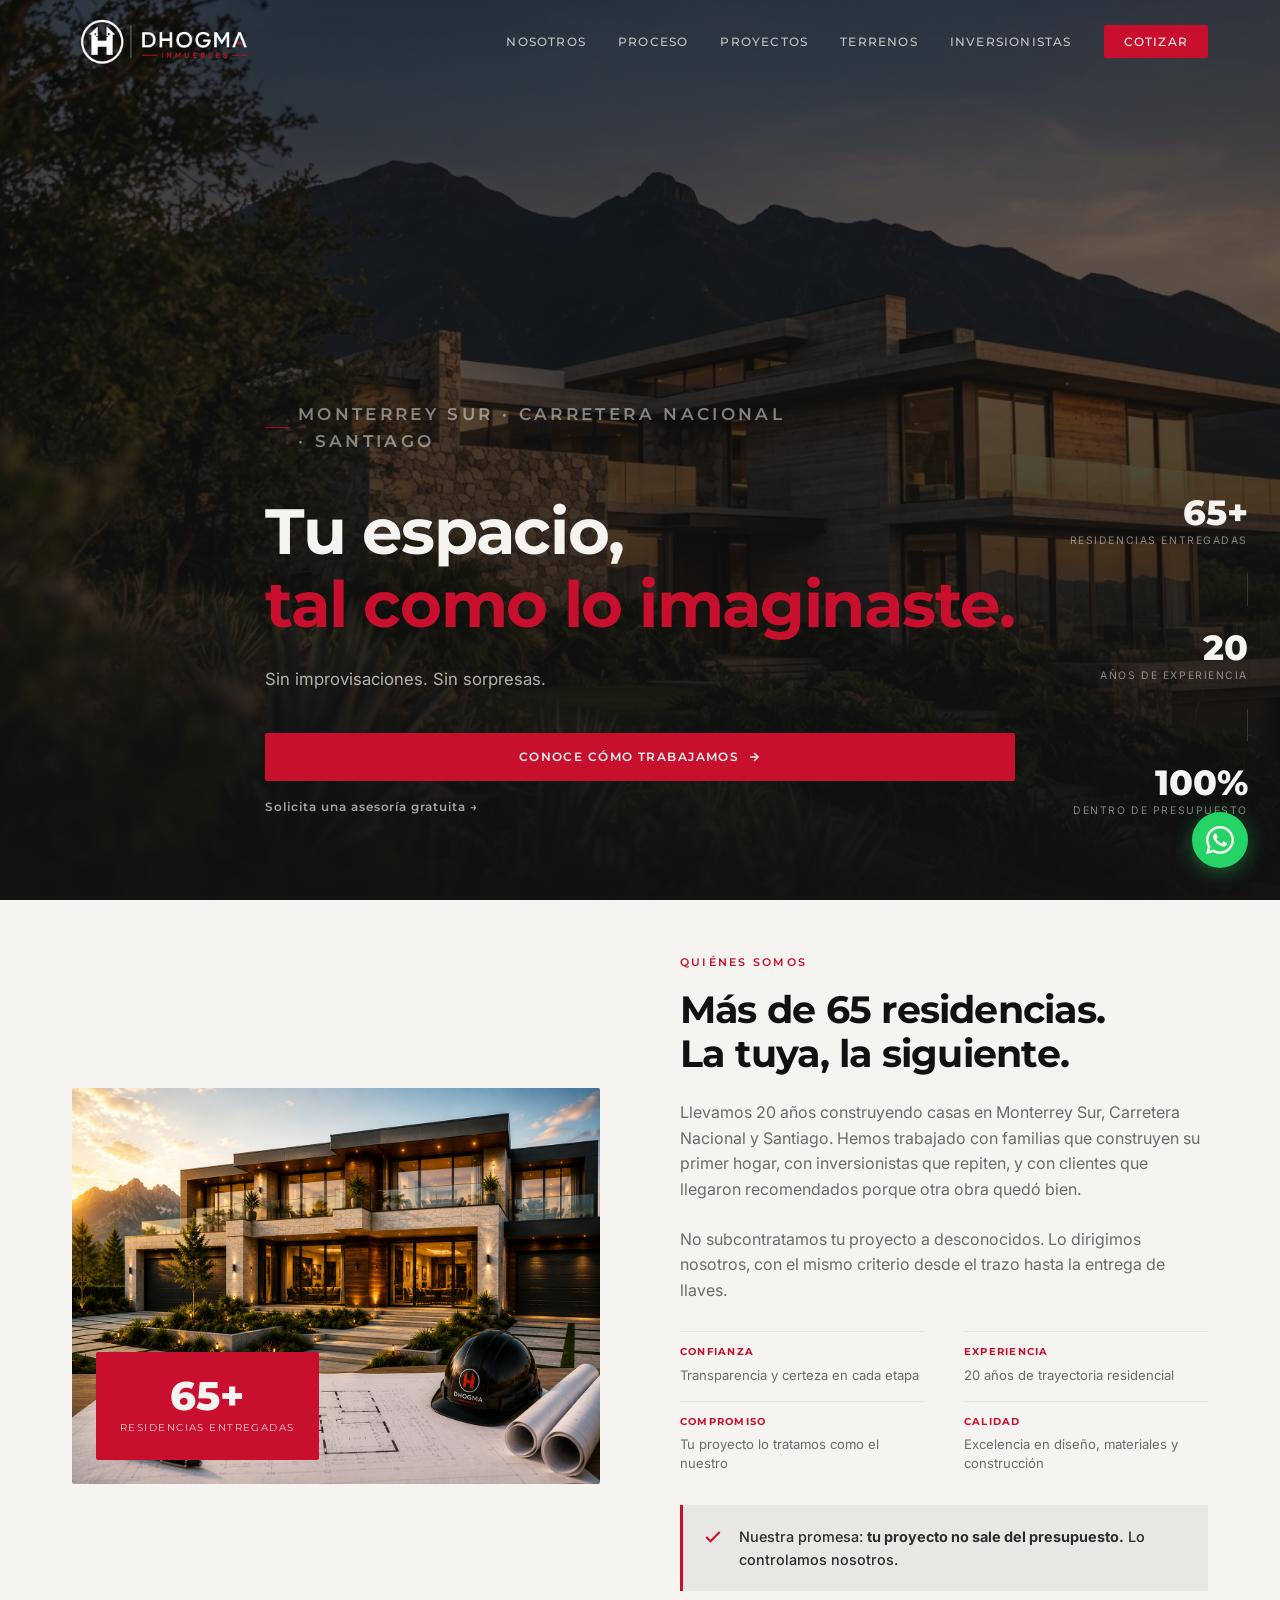
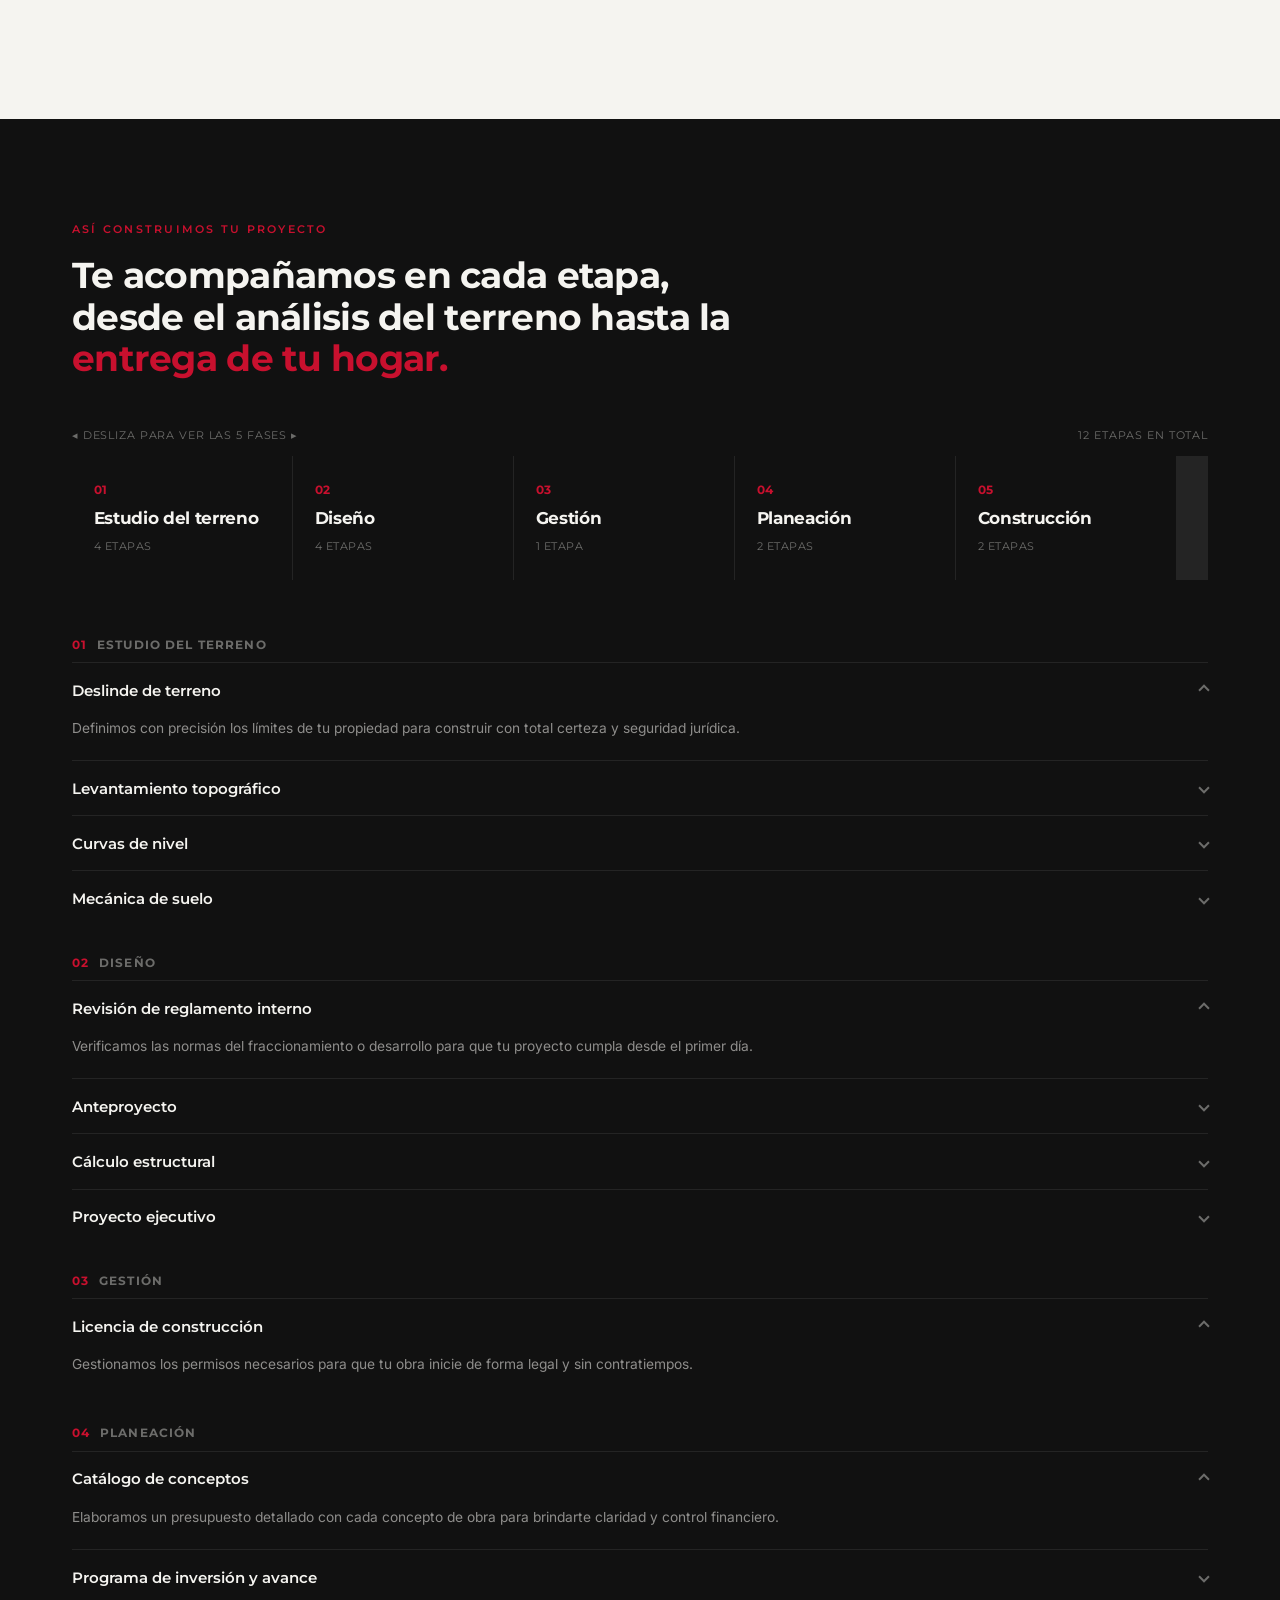
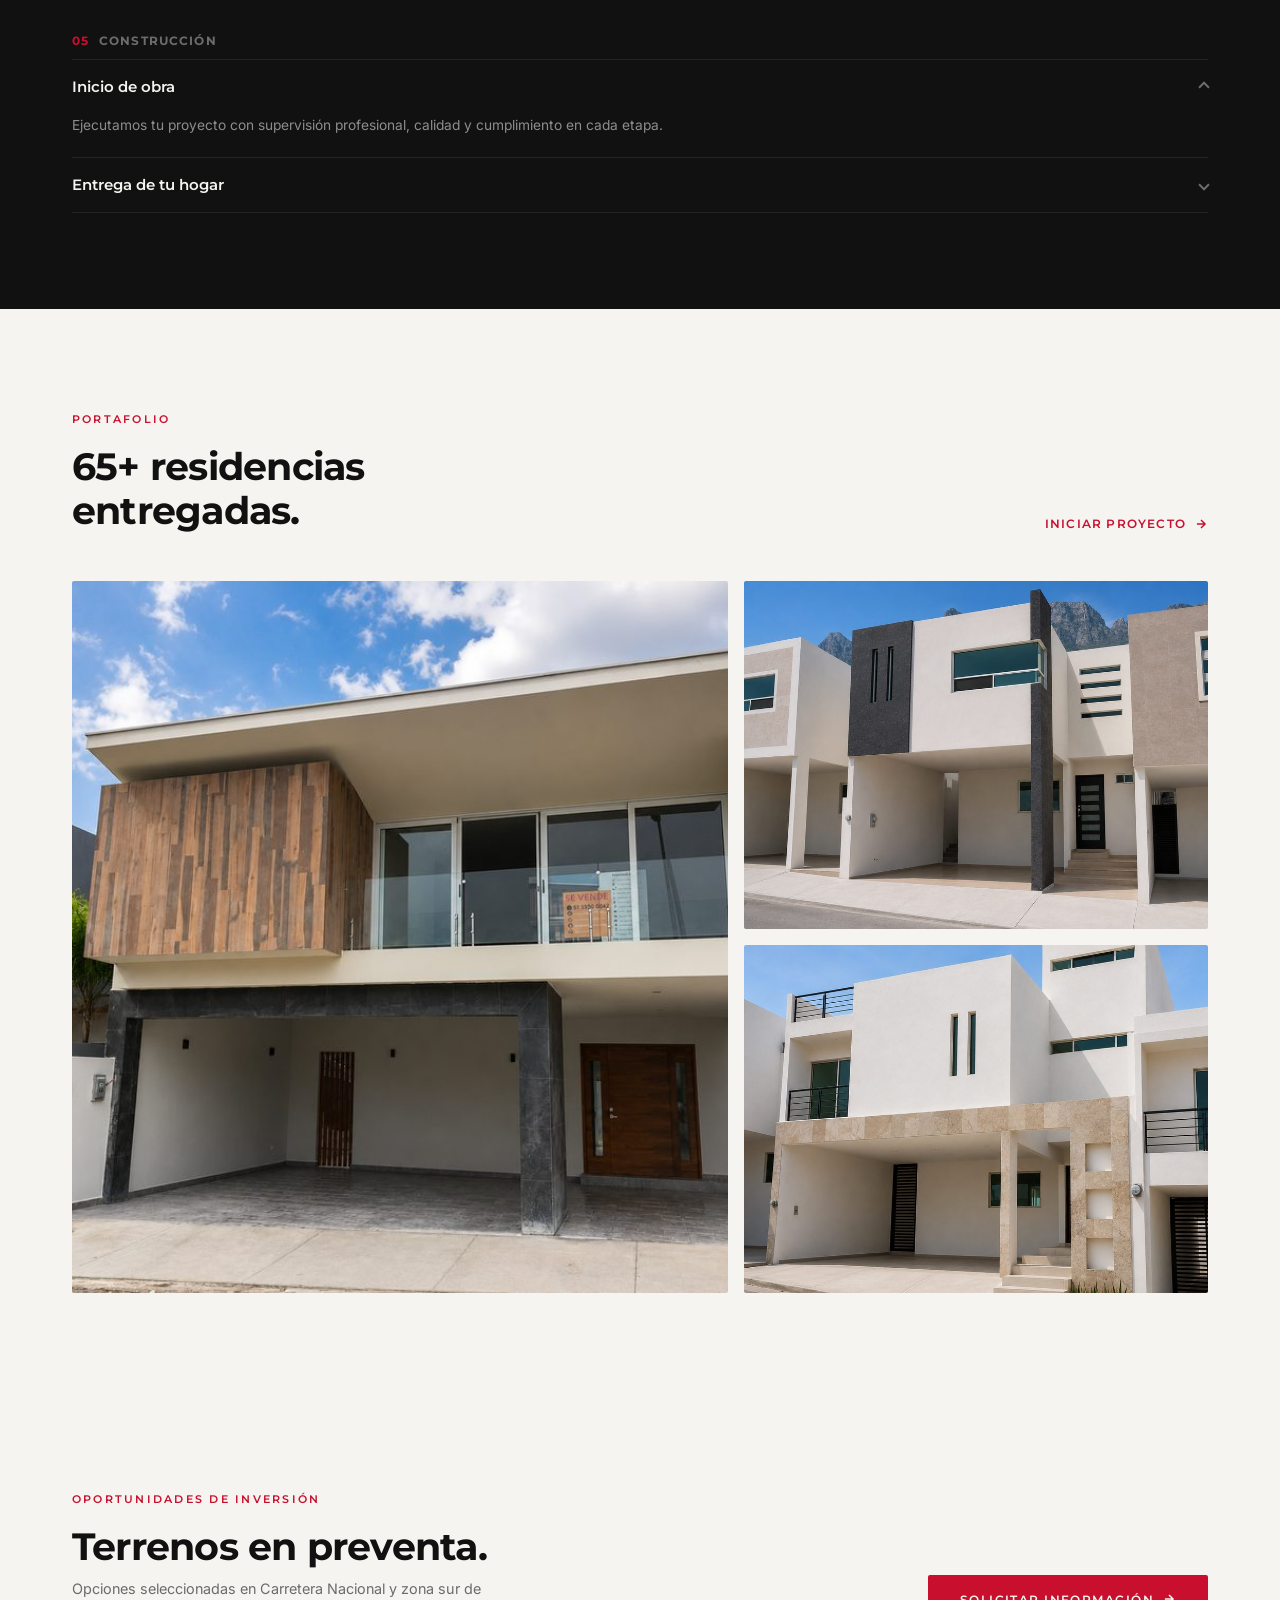
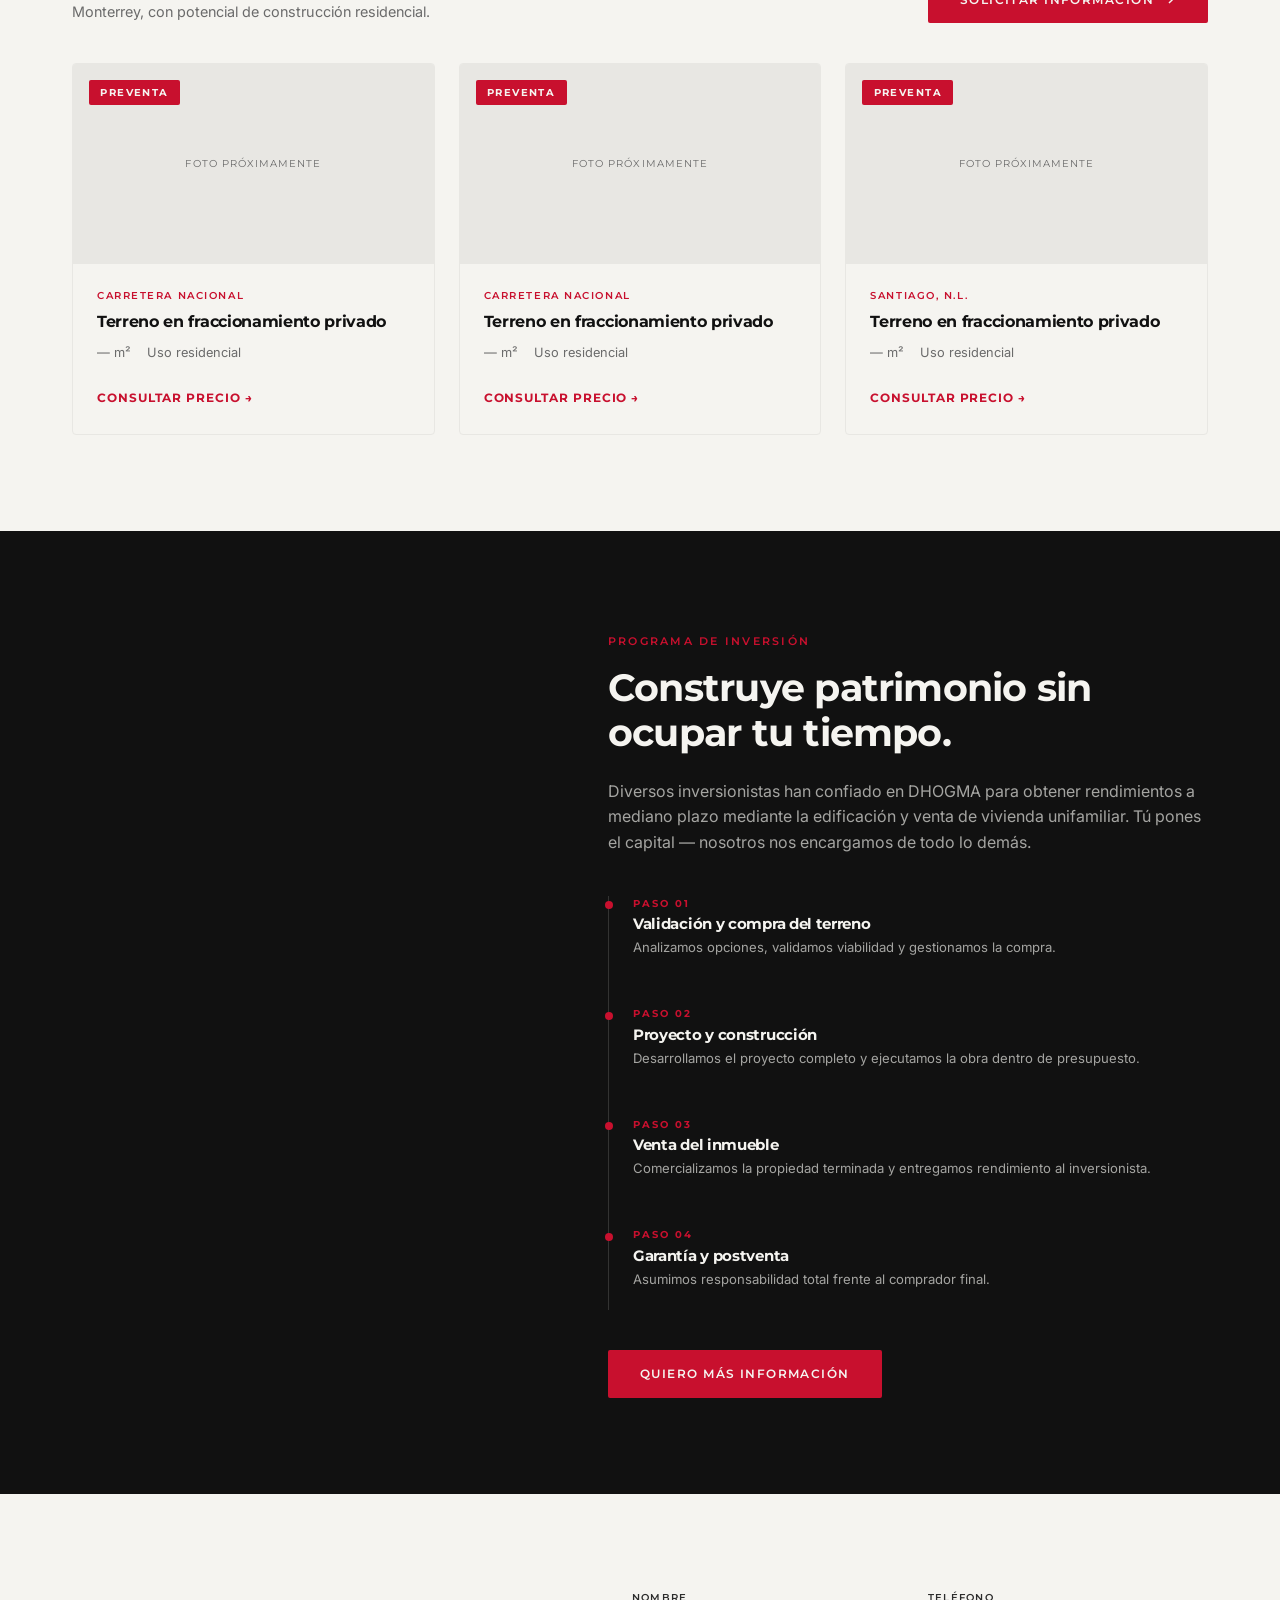
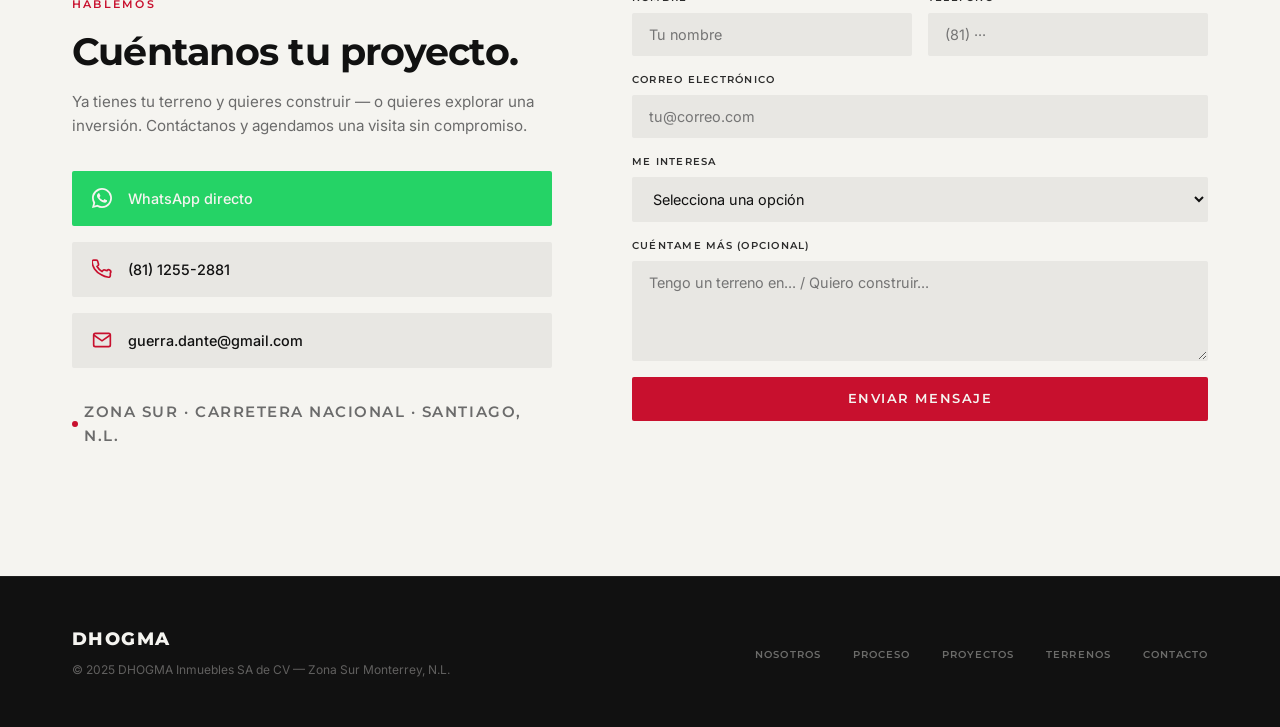
==== commit 5e0e1039: "Rediseña la sección de proceso: riel de fases + acordeón de 12 etapas Reemplaza el timeline con scro" ====
--- a/public/index.html
+++ b/public/index.html
@@ -172,116 +172,157 @@
       <span class="section-label">Así construimos tu proyecto</span>
       <h2>Te acompañamos en cada etapa, desde el análisis del terreno hasta la <em style="font-style:normal; color:var(--red)">entrega de tu hogar.</em></h2>
 
-      <div class="ptimeline">
-
-        <div class="ptimeline-fase" data-fase="1">
-          <div class="ptimeline-left">
-            <div class="ptimeline-dot"><span>01</span></div>
-            <div class="ptimeline-connector"></div>
-          </div>
-          <div class="ptimeline-body">
+      <!-- Vista panorámica: 5 fases, riel horizontal -->
+      <div class="proceso-rail-wrap fade-in">
+        <div class="proceso-rail-hint">
+          <span>◂ desliza para ver las 5 fases ▸</span>
+          <span>12 etapas en total</span>
+        </div>
+        <div class="proceso-rail" id="proceso-rail">
+          <a href="#fase-1" class="prail-card">
+            <span class="prail-num">01</span>
             <h3>Estudio del terreno</h3>
-            <div class="ptimeline-steps">
-              <div class="ptimeline-step" style="--i:0">
-                <h4>Deslinde de terreno</h4>
-                <p>Definimos con precisión los límites de tu propiedad para construir con total certeza y seguridad jurídica.</p>
-              </div>
-              <div class="ptimeline-step" style="--i:1">
-                <h4>Levantamiento topográfico</h4>
-                <p>Obtenemos las medidas y características reales del terreno como base para un proyecto exitoso.</p>
-              </div>
-              <div class="ptimeline-step" style="--i:2">
-                <h4>Curvas de nivel</h4>
-                <p>Analizamos la pendiente y el relieve del terreno para optimizar el diseño, la construcción y los costos.</p>
-              </div>
-              <div class="ptimeline-step" style="--i:3">
-                <h4>Mecánica de suelo</h4>
-                <p>Evaluamos la capacidad del terreno para garantizar una cimentación segura, eficiente y duradera.</p>
-              </div>
-            </div>
-          </div>
-        </div>
-
-        <div class="ptimeline-fase" data-fase="2">
-          <div class="ptimeline-left">
-            <div class="ptimeline-dot"><span>02</span></div>
-            <div class="ptimeline-connector"></div>
-          </div>
-          <div class="ptimeline-body">
+            <span class="prail-count">4 etapas</span>
+          </a>
+          <a href="#fase-2" class="prail-card">
+            <span class="prail-num">02</span>
             <h3>Diseño</h3>
-            <div class="ptimeline-steps">
-              <div class="ptimeline-step" style="--i:0">
-                <h4>Revisión de reglamento interno</h4>
-                <p>Verificamos las normas del fraccionamiento o desarrollo para que tu proyecto cumpla desde el primer día.</p>
-              </div>
-              <div class="ptimeline-step" style="--i:1">
-                <h4>Anteproyecto</h4>
-                <p>Transformamos tus ideas en una propuesta arquitectónica funcional, estética y adaptada a tus necesidades.</p>
-              </div>
-              <div class="ptimeline-step" style="--i:2">
-                <h4>Cálculo estructural</h4>
-                <p>Diseñamos la estructura de tu proyecto para ofrecer seguridad, estabilidad y cumplimiento normativo.</p>
-              </div>
-              <div class="ptimeline-step" style="--i:3">
-                <h4>Proyecto ejecutivo</h4>
-                <p>Desarrollamos todos los planos y especificaciones técnicas necesarios para construir con precisión.</p>
-              </div>
-            </div>
-          </div>
-        </div>
-
-        <div class="ptimeline-fase" data-fase="3">
-          <div class="ptimeline-left">
-            <div class="ptimeline-dot"><span>03</span></div>
-            <div class="ptimeline-connector"></div>
-          </div>
-          <div class="ptimeline-body">
+            <span class="prail-count">4 etapas</span>
+          </a>
+          <a href="#fase-3" class="prail-card">
+            <span class="prail-num">03</span>
             <h3>Gestión</h3>
-            <div class="ptimeline-steps">
-              <div class="ptimeline-step" style="--i:0">
-                <h4>Licencia de construcción</h4>
-                <p>Gestionamos los permisos necesarios para que tu obra inicie de forma legal y sin contratiempos.</p>
-              </div>
-            </div>
-          </div>
-        </div>
-
-        <div class="ptimeline-fase" data-fase="4">
-          <div class="ptimeline-left">
-            <div class="ptimeline-dot"><span>04</span></div>
-            <div class="ptimeline-connector"></div>
-          </div>
-          <div class="ptimeline-body">
+            <span class="prail-count">1 etapa</span>
+          </a>
+          <a href="#fase-4" class="prail-card">
+            <span class="prail-num">04</span>
             <h3>Planeación</h3>
-            <div class="ptimeline-steps">
-              <div class="ptimeline-step" style="--i:0">
-                <h4>Catálogo de conceptos</h4>
-                <p>Elaboramos un presupuesto detallado con cada concepto de obra para brindarte claridad y control financiero.</p>
-              </div>
-              <div class="ptimeline-step" style="--i:1">
-                <h4>Programa de inversión y avance</h4>
-                <p>Planificamos la inversión y el calendario de ejecución para mantener el control del presupuesto y los tiempos de construcción.</p>
-              </div>
-            </div>
-          </div>
-        </div>
-
-        <div class="ptimeline-fase" data-fase="5">
-          <div class="ptimeline-left">
-            <div class="ptimeline-dot"><span>05</span></div>
-          </div>
-          <div class="ptimeline-body">
+            <span class="prail-count">2 etapas</span>
+          </a>
+          <a href="#fase-5" class="prail-card">
+            <span class="prail-num">05</span>
             <h3>Construcción</h3>
-            <div class="ptimeline-steps">
-              <div class="ptimeline-step" style="--i:0">
-                <h4>Inicio de obra</h4>
-                <p>Ejecutamos tu proyecto con supervisión profesional, calidad y cumplimiento en cada etapa.</p>
-              </div>
-              <div class="ptimeline-step" style="--i:1">
-                <h4>Entrega de tu hogar</h4>
-                <p>Tu proyecto terminado, listo para disfrutar y construir momentos inolvidables.</p>
-              </div>
-            </div>
+            <span class="prail-count">2 etapas</span>
+          </a>
+        </div>
+      </div>
+
+      <!-- Detalle: acordeón con las 12 etapas, agrupadas por fase -->
+      <div class="proceso-acc fade-in" id="proceso-acc">
+
+        <div class="pacc-fase" id="fase-1">
+          <span class="pacc-fase-label"><span>01</span> Estudio del terreno</span>
+
+          <div class="pacc-item">
+            <button class="pacc-trigger" aria-expanded="false">
+              <span class="pacc-title">Deslinde de terreno</span>
+              <span class="pacc-chev"></span>
+            </button>
+            <div class="pacc-panel"><p>Definimos con precisión los límites de tu propiedad para construir con total certeza y seguridad jurídica.</p></div>
+          </div>
+          <div class="pacc-item">
+            <button class="pacc-trigger" aria-expanded="false">
+              <span class="pacc-title">Levantamiento topográfico</span>
+              <span class="pacc-chev"></span>
+            </button>
+            <div class="pacc-panel"><p>Obtenemos las medidas y características reales del terreno como base para un proyecto exitoso.</p></div>
+          </div>
+          <div class="pacc-item">
+            <button class="pacc-trigger" aria-expanded="false">
+              <span class="pacc-title">Curvas de nivel</span>
+              <span class="pacc-chev"></span>
+            </button>
+            <div class="pacc-panel"><p>Analizamos la pendiente y el relieve del terreno para optimizar el diseño, la construcción y los costos.</p></div>
+          </div>
+          <div class="pacc-item">
+            <button class="pacc-trigger" aria-expanded="false">
+              <span class="pacc-title">Mecánica de suelo</span>
+              <span class="pacc-chev"></span>
+            </button>
+            <div class="pacc-panel"><p>Evaluamos la capacidad del terreno para garantizar una cimentación segura, eficiente y duradera.</p></div>
+          </div>
+        </div>
+
+        <div class="pacc-fase" id="fase-2">
+          <span class="pacc-fase-label"><span>02</span> Diseño</span>
+
+          <div class="pacc-item">
+            <button class="pacc-trigger" aria-expanded="false">
+              <span class="pacc-title">Revisión de reglamento interno</span>
+              <span class="pacc-chev"></span>
+            </button>
+            <div class="pacc-panel"><p>Verificamos las normas del fraccionamiento o desarrollo para que tu proyecto cumpla desde el primer día.</p></div>
+          </div>
+          <div class="pacc-item">
+            <button class="pacc-trigger" aria-expanded="false">
+              <span class="pacc-title">Anteproyecto</span>
+              <span class="pacc-chev"></span>
+            </button>
+            <div class="pacc-panel"><p>Transformamos tus ideas en una propuesta arquitectónica funcional, estética y adaptada a tus necesidades.</p></div>
+          </div>
+          <div class="pacc-item">
+            <button class="pacc-trigger" aria-expanded="false">
+              <span class="pacc-title">Cálculo estructural</span>
+              <span class="pacc-chev"></span>
+            </button>
+            <div class="pacc-panel"><p>Diseñamos la estructura de tu proyecto para ofrecer seguridad, estabilidad y cumplimiento normativo.</p></div>
+          </div>
+          <div class="pacc-item">
+            <button class="pacc-trigger" aria-expanded="false">
+              <span class="pacc-title">Proyecto ejecutivo</span>
+              <span class="pacc-chev"></span>
+            </button>
+            <div class="pacc-panel"><p>Desarrollamos todos los planos y especificaciones técnicas necesarios para construir con precisión.</p></div>
+          </div>
+        </div>
+
+        <div class="pacc-fase" id="fase-3">
+          <span class="pacc-fase-label"><span>03</span> Gestión</span>
+
+          <div class="pacc-item">
+            <button class="pacc-trigger" aria-expanded="false">
+              <span class="pacc-title">Licencia de construcción</span>
+              <span class="pacc-chev"></span>
+            </button>
+            <div class="pacc-panel"><p>Gestionamos los permisos necesarios para que tu obra inicie de forma legal y sin contratiempos.</p></div>
+          </div>
+        </div>
+
+        <div class="pacc-fase" id="fase-4">
+          <span class="pacc-fase-label"><span>04</span> Planeación</span>
+
+          <div class="pacc-item">
+            <button class="pacc-trigger" aria-expanded="false">
+              <span class="pacc-title">Catálogo de conceptos</span>
+              <span class="pacc-chev"></span>
+            </button>
+            <div class="pacc-panel"><p>Elaboramos un presupuesto detallado con cada concepto de obra para brindarte claridad y control financiero.</p></div>
+          </div>
+          <div class="pacc-item">
+            <button class="pacc-trigger" aria-expanded="false">
+              <span class="pacc-title">Programa de inversión y avance</span>
+              <span class="pacc-chev"></span>
+            </button>
+            <div class="pacc-panel"><p>Planificamos la inversión y el calendario de ejecución para mantener el control del presupuesto y los tiempos de construcción.</p></div>
+          </div>
+        </div>
+
+        <div class="pacc-fase" id="fase-5">
+          <span class="pacc-fase-label"><span>05</span> Construcción</span>
+
+          <div class="pacc-item">
+            <button class="pacc-trigger" aria-expanded="false">
+              <span class="pacc-title">Inicio de obra</span>
+              <span class="pacc-chev"></span>
+            </button>
+            <div class="pacc-panel"><p>Ejecutamos tu proyecto con supervisión profesional, calidad y cumplimiento en cada etapa.</p></div>
+          </div>
+          <div class="pacc-item">
+            <button class="pacc-trigger" aria-expanded="false">
+              <span class="pacc-title">Entrega de tu hogar</span>
+              <span class="pacc-chev"></span>
+            </button>
+            <div class="pacc-panel"><p>Tu proyecto terminado, listo para disfrutar y construir momentos inolvidables.</p></div>
           </div>
         </div>
 
--- a/public/css/styles.css
+++ b/public/css/styles.css
@@ -667,165 +667,151 @@
   margin-bottom: 3rem;
 }
 
-/* ── Proceso: scroll carousel timeline ── */
-.ptimeline {
+/* ── Proceso: riel de fases (vista panorámica) ── */
+.proceso-rail-wrap {
   margin-top: 3rem;
 }
 
-.ptimeline-fase {
-  display: grid;
-  grid-template-columns: 2.5rem 1fr;
-  gap: 0 1.75rem;
-}
-
-.ptimeline-left {
-  display: flex;
-  flex-direction: column;
-  align-items: center;
-}
-
-.ptimeline-dot {
-  width: 2.5rem;
-  height: 2.5rem;
-  border-radius: 50%;
-  border: 2px solid rgba(255,255,255,0.15);
-  display: flex;
-  align-items: center;
-  justify-content: center;
-  flex-shrink: 0;
-  background: transparent;
-  transition: background 0.35s ease, border-color 0.35s ease, transform 0.3s ease;
-}
-
-.ptimeline-fase.active .ptimeline-dot {
-  background: var(--red);
-  border-color: var(--red);
-  transform: scale(1.12);
-}
-
-.ptimeline-dot span {
-  font-family: var(--font-heading);
-  font-size: 0.58rem;
-  font-weight: 700;
-  letter-spacing: 0.06em;
-  color: rgba(255,255,255,0.28);
-  transition: color 0.35s ease;
-}
-
-.ptimeline-fase.active .ptimeline-dot span {
-  color: var(--white);
-}
-
-.ptimeline-connector {
-  flex: 1;
-  width: 1px;
+.proceso-rail-hint {
+  display: flex;
+  justify-content: space-between;
+  font-family: var(--font-heading);
+  font-size: 0.68rem;
+  letter-spacing: 0.08em;
+  text-transform: uppercase;
+  color: rgba(245,244,240,0.4);
+  margin-bottom: 0.75rem;
+}
+
+.proceso-rail {
+  display: flex;
+  gap: 1px;
   background: rgba(255,255,255,0.08);
-  margin: 0.5rem 0 0;
-  min-height: 2rem;
-}
-
-.ptimeline-body {
-  padding-bottom: 1rem;
-  transition: padding-bottom 0.35s ease;
-}
-
-.ptimeline-fase.active .ptimeline-body {
-  padding-bottom: 2.5rem;
-}
-
-.ptimeline-body h3 {
-  font-family: var(--font-heading);
-  font-size: clamp(0.9rem, 2vw, 1.1rem);
-  font-weight: 700;
-  color: var(--white);
-  opacity: 0.3;
-  margin-bottom: 0.9rem;
-  padding-top: 0.4rem;
-  letter-spacing: 0.01em;
-  transition: opacity 0.35s ease;
-}
-
-.ptimeline-fase.active .ptimeline-body h3 {
-  opacity: 1;
-}
-
-.ptimeline-steps {
+  overflow-x: auto;
+  scroll-snap-type: x mandatory;
+  scrollbar-width: thin;
+}
+
+.prail-card {
+  scroll-snap-align: start;
+  flex: 0 0 220px;
+  background: var(--black);
+  padding: 1.5rem 1.35rem;
   display: flex;
   flex-direction: column;
   gap: 0.6rem;
-  max-height: 0;
+  transition: background 0.25s ease;
+}
+
+.prail-card:hover { background: rgba(255,255,255,0.04); }
+
+.prail-num {
+  font-family: var(--font-heading);
+  font-size: 0.75rem;
+  font-weight: 700;
+  color: var(--red);
+  letter-spacing: 0.06em;
+}
+
+.prail-card h3 {
+  font-size: 1.05rem;
+  color: var(--white);
+}
+
+.prail-count {
+  font-family: var(--font-heading);
+  font-size: 0.68rem;
+  letter-spacing: 0.05em;
+  text-transform: uppercase;
+  color: rgba(245,244,240,0.4);
+}
+
+/* ── Proceso: acordeón de 12 etapas ── */
+.proceso-acc {
+  margin-top: 3.5rem;
+}
+
+.pacc-fase {
+  padding-top: 1.75rem;
+  scroll-margin-top: 6rem;
+}
+
+.pacc-fase:first-child { padding-top: 0; }
+
+.pacc-fase-label {
+  display: flex;
+  align-items: baseline;
+  gap: 0.6rem;
+  font-family: var(--font-heading);
+  font-size: 0.72rem;
+  font-weight: 700;
+  letter-spacing: 0.1em;
+  text-transform: uppercase;
+  color: rgba(245,244,240,0.4);
+  margin-bottom: 0.5rem;
+}
+
+.pacc-fase-label span { color: var(--red); }
+
+.pacc-item {
+  border-top: 1px solid rgba(255,255,255,0.08);
+}
+
+.pacc-fase:last-child .pacc-item:last-child {
+  border-bottom: 1px solid rgba(255,255,255,0.08);
+}
+
+.pacc-trigger {
+  width: 100%;
+  display: flex;
+  align-items: center;
+  justify-content: space-between;
+  gap: 1rem;
+  background: none;
+  border: none;
+  cursor: pointer;
+  padding: 1.1rem 0;
+  font-family: inherit;
+  color: var(--white);
+  text-align: left;
+}
+
+.pacc-trigger:focus-visible { outline: 2px solid var(--red); outline-offset: 2px; }
+
+.pacc-title {
+  font-family: var(--font-heading);
+  font-size: 0.95rem;
+  font-weight: 600;
+}
+
+.pacc-chev {
+  flex-shrink: 0;
+  width: 8px;
+  height: 8px;
+  border-right: 2px solid rgba(245,244,240,0.4);
+  border-bottom: 2px solid rgba(245,244,240,0.4);
+  transform: rotate(45deg);
+  transition: transform 0.25s ease;
+}
+
+.pacc-item.open .pacc-chev { transform: rotate(-135deg); }
+
+.pacc-panel {
+  height: 0;
   overflow: hidden;
-  transition: max-height 0.55s cubic-bezier(0.4, 0, 0.2, 1);
-}
-
-.ptimeline-fase.active .ptimeline-steps {
-  max-height: 420px;
-}
-
-/* Steps: carousel — solo .step-active visible */
-.ptimeline-step {
-  display: none;
-  padding: 0.9rem 1.1rem;
-  border: 1px solid rgba(255,255,255,0.07);
-  background: rgba(255,255,255,0.03);
-}
-
-.ptimeline-step.step-active {
-  display: block;
-  animation: stepIn 0.45s cubic-bezier(0.34, 1.56, 0.64, 1) forwards;
-}
-
-@keyframes stepIn {
-  from { opacity: 0; transform: scale(0.92) translateY(6px); }
-  to   { opacity: 1; transform: scale(1)    translateY(0); }
-}
-
-.ptimeline-step h4 {
-  font-family: var(--font-heading);
-  font-size: 0.85rem;
-  font-weight: 600;
-  color: var(--white);
-  margin-bottom: 0.3rem;
-}
-
-.ptimeline-step p {
-  font-size: 0.79rem;
-  color: rgba(245,244,240,0.48);
+  transition: height 0.25s ease;
+}
+
+.pacc-panel p {
+  font-size: 0.86rem;
+  color: rgba(245,244,240,0.55);
   line-height: 1.65;
-  margin: 0;
-}
-
-/* Dots: indicadores de paso (sin botones) */
-.ptimeline-nav {
-  display: flex;
-  justify-content: flex-start;
-  margin-top: 0.9rem;
-}
-
-.pnav-dots {
-  display: flex;
-  gap: 0.4rem;
-  align-items: center;
-}
-
-.pnav-dot {
-  width: 5px;
-  height: 5px;
-  border-radius: 50%;
-  background: rgba(255,255,255,0.2);
-  transition: background 0.25s, transform 0.25s;
-}
-
-.pnav-dot.active {
-  background: var(--red);
-  transform: scale(1.5);
-  transition: background 0.25s, transform 0.4s cubic-bezier(0.34, 1.56, 0.64, 1);
+  max-width: 46rem;
+  padding-bottom: 1.25rem;
 }
 
 @media (prefers-reduced-motion: reduce) {
-  .ptimeline-step { animation: none; }
-  .ptimeline-steps { max-height: none; overflow: visible; }
-  .ptimeline-step { display: block; }
+  .pacc-panel { transition: none; }
 }
 
 /* ============================================================
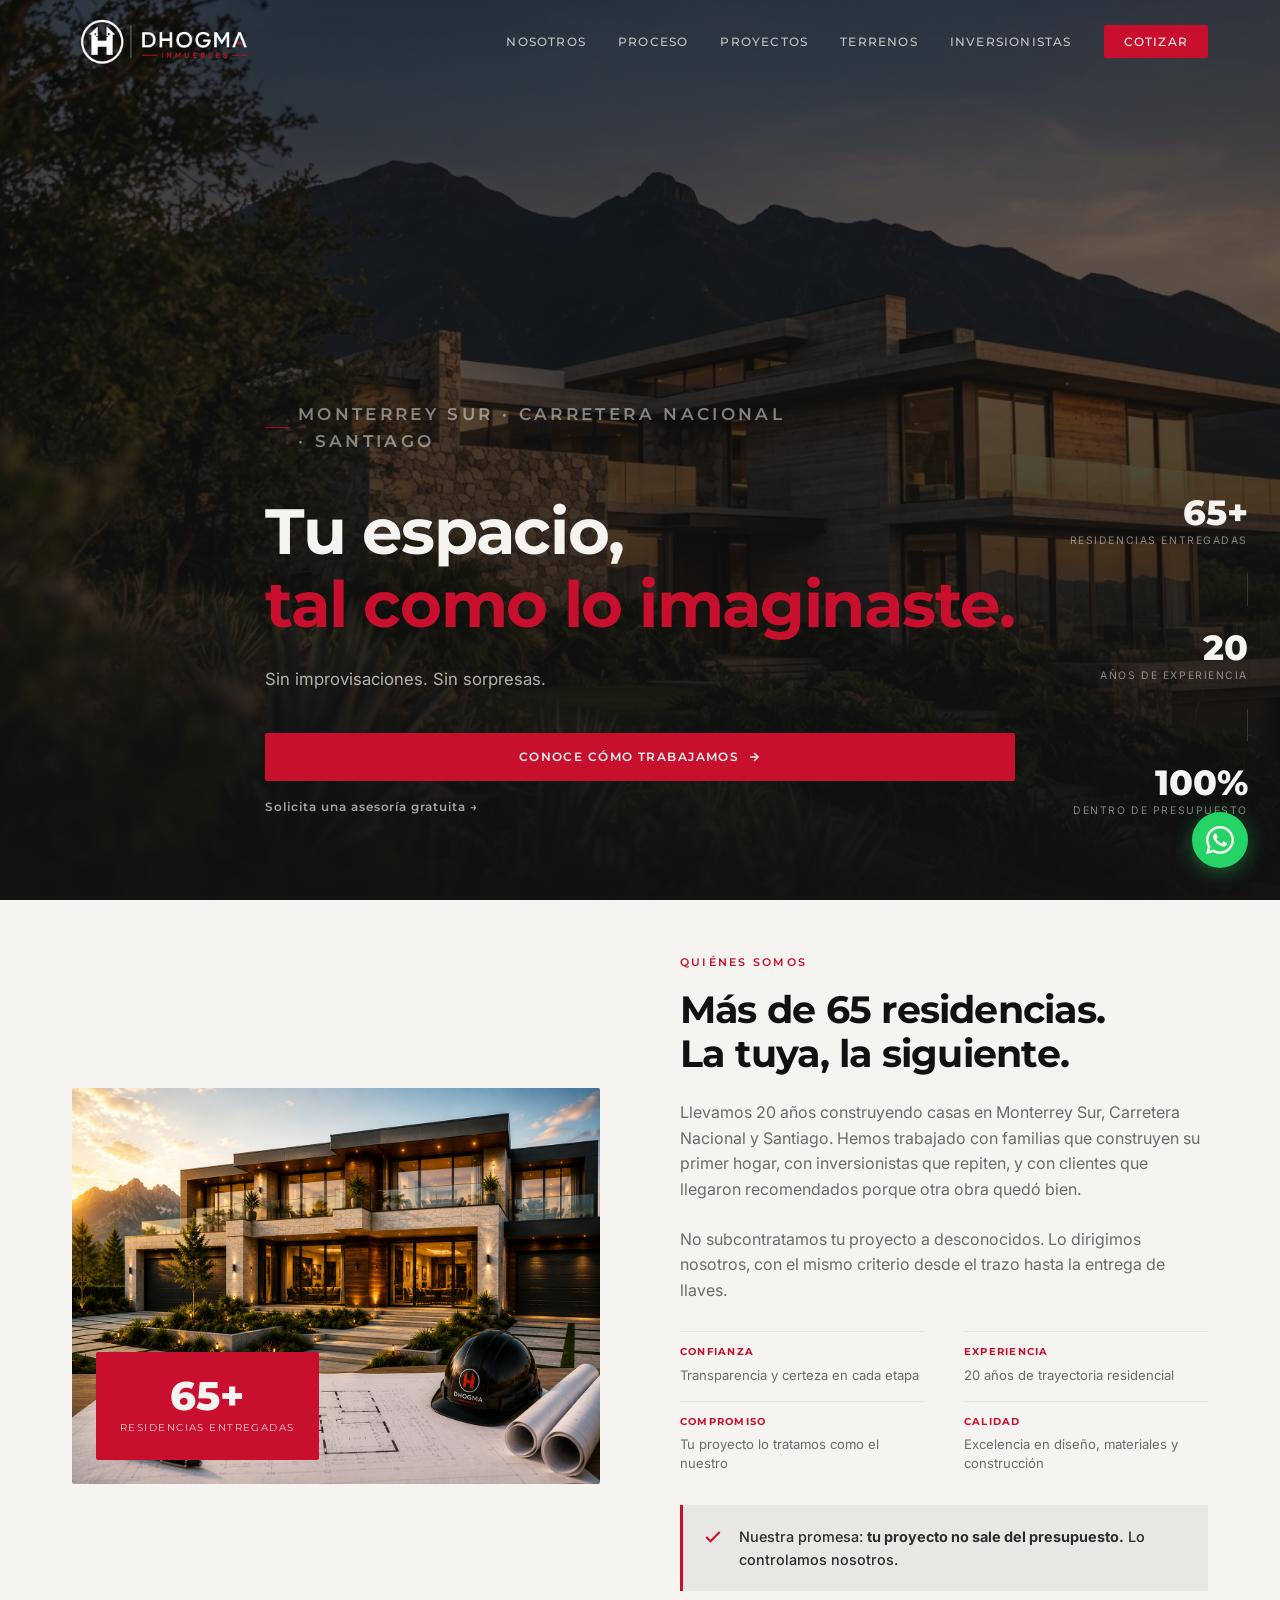
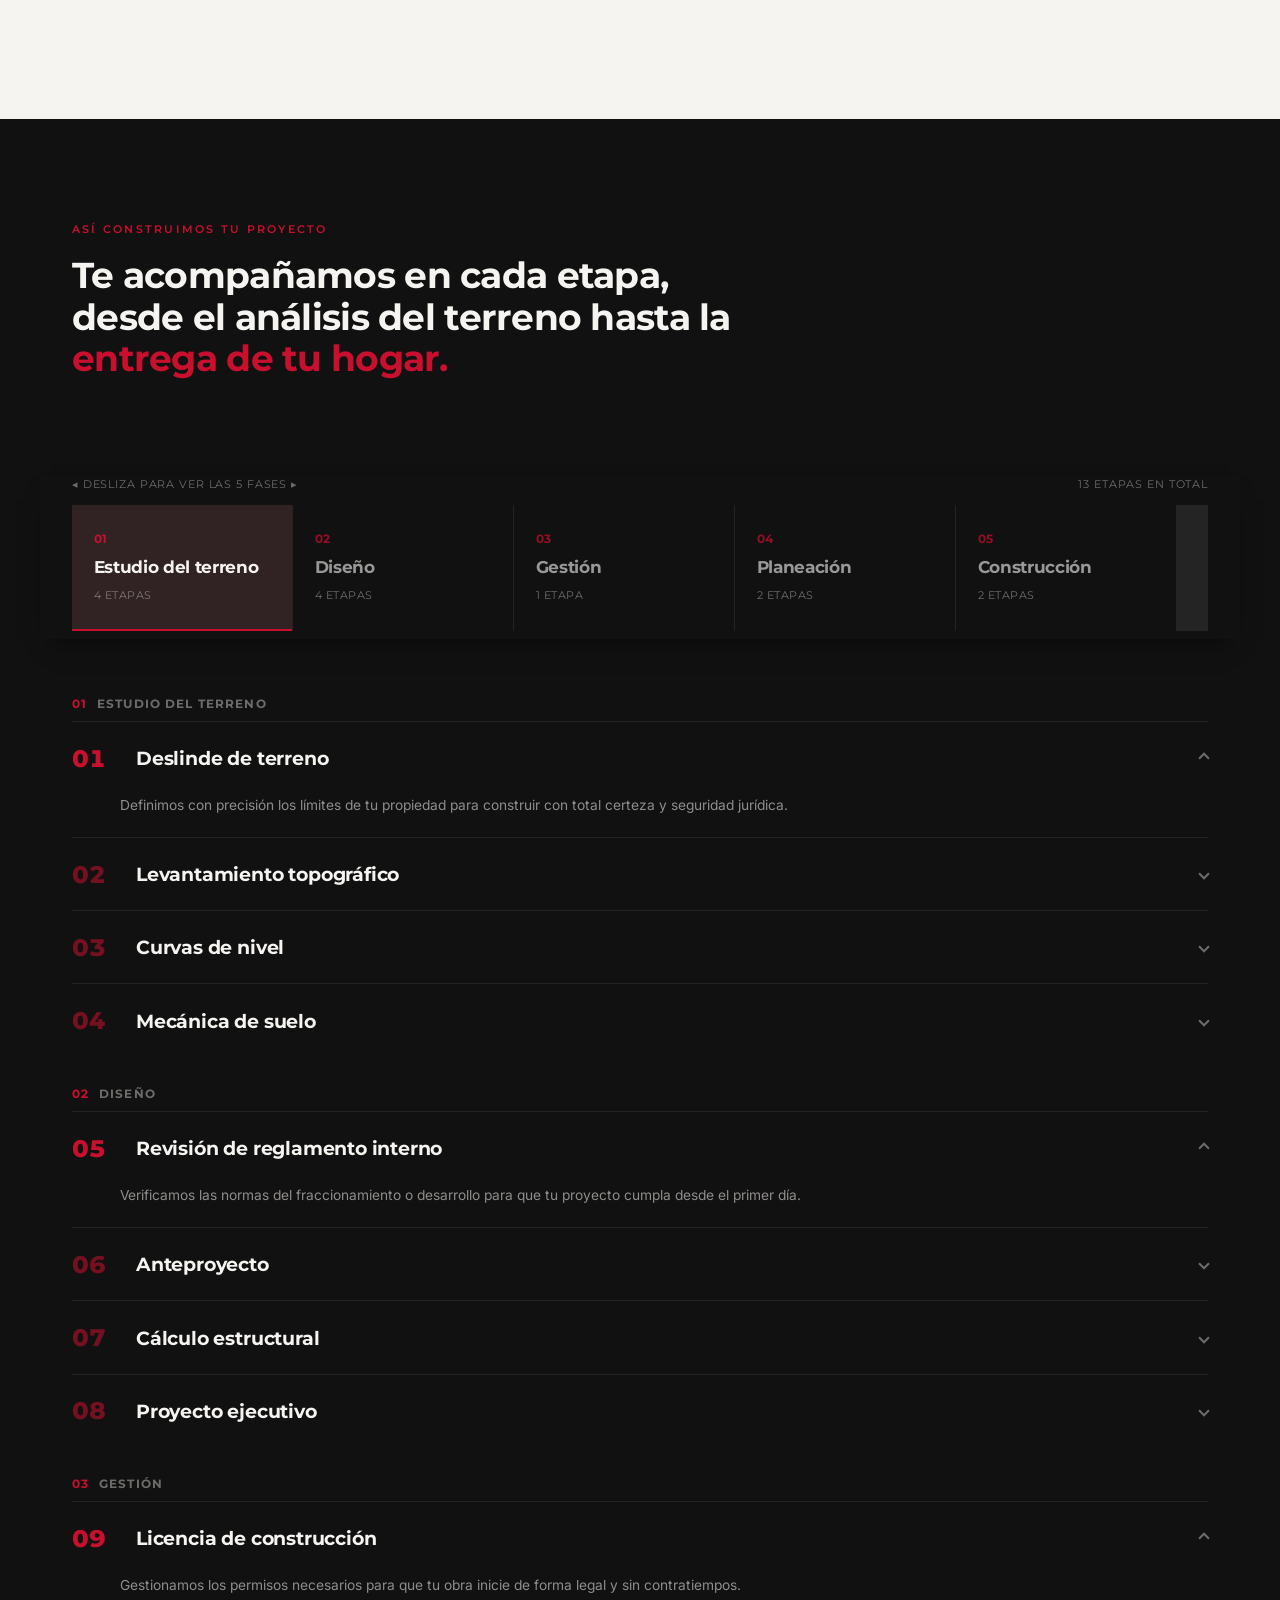
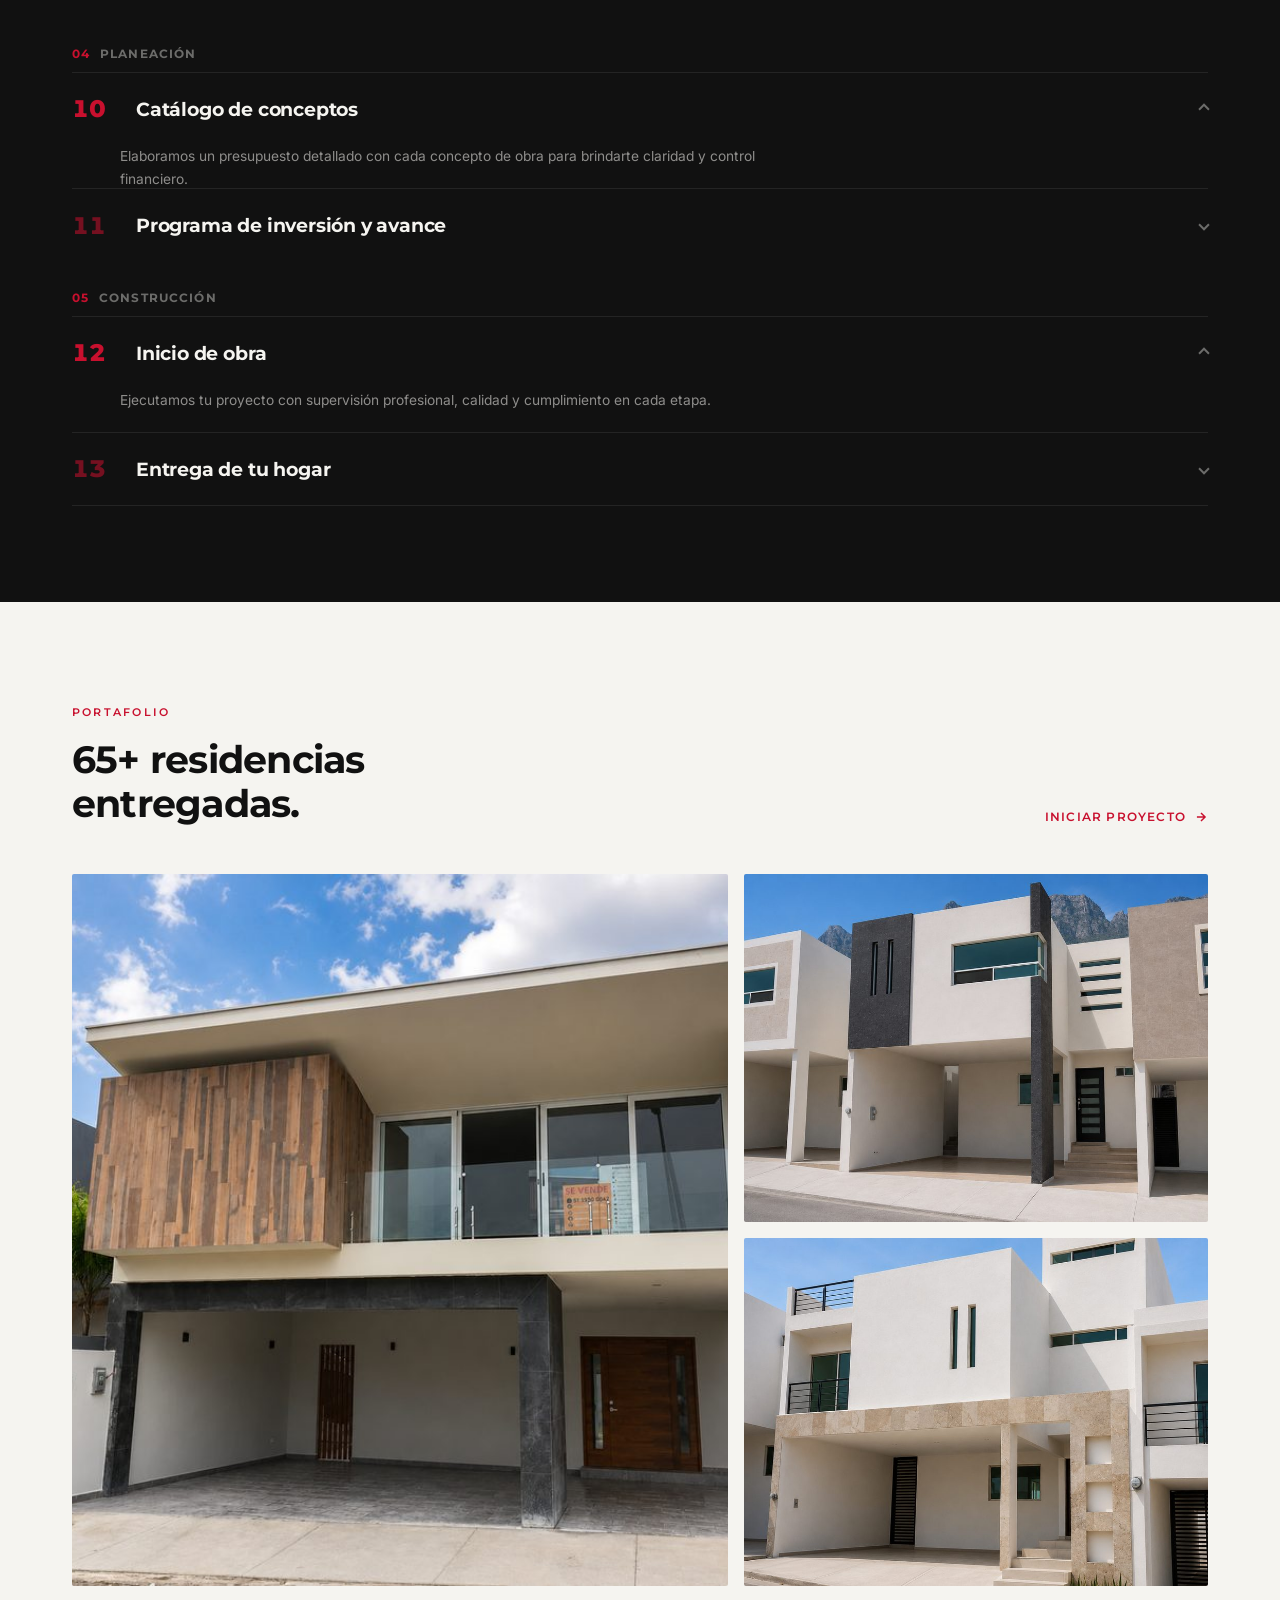
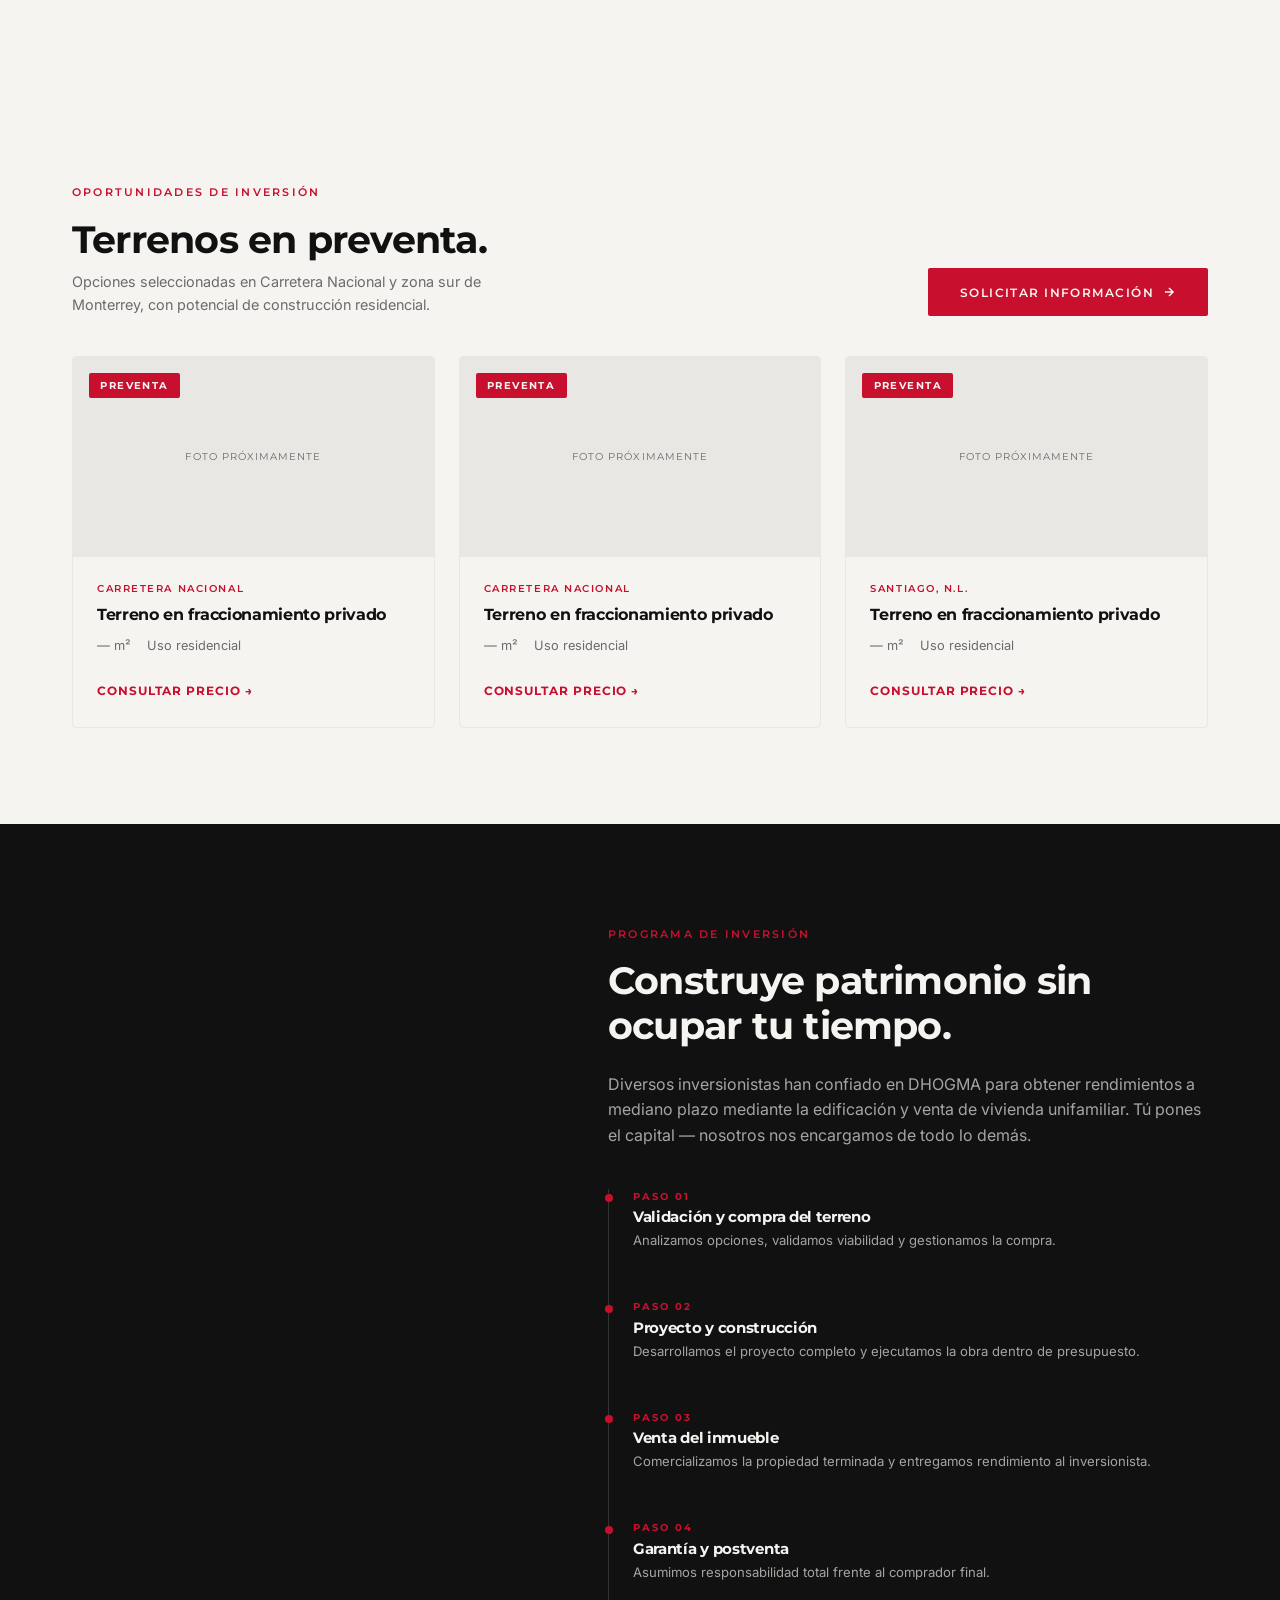
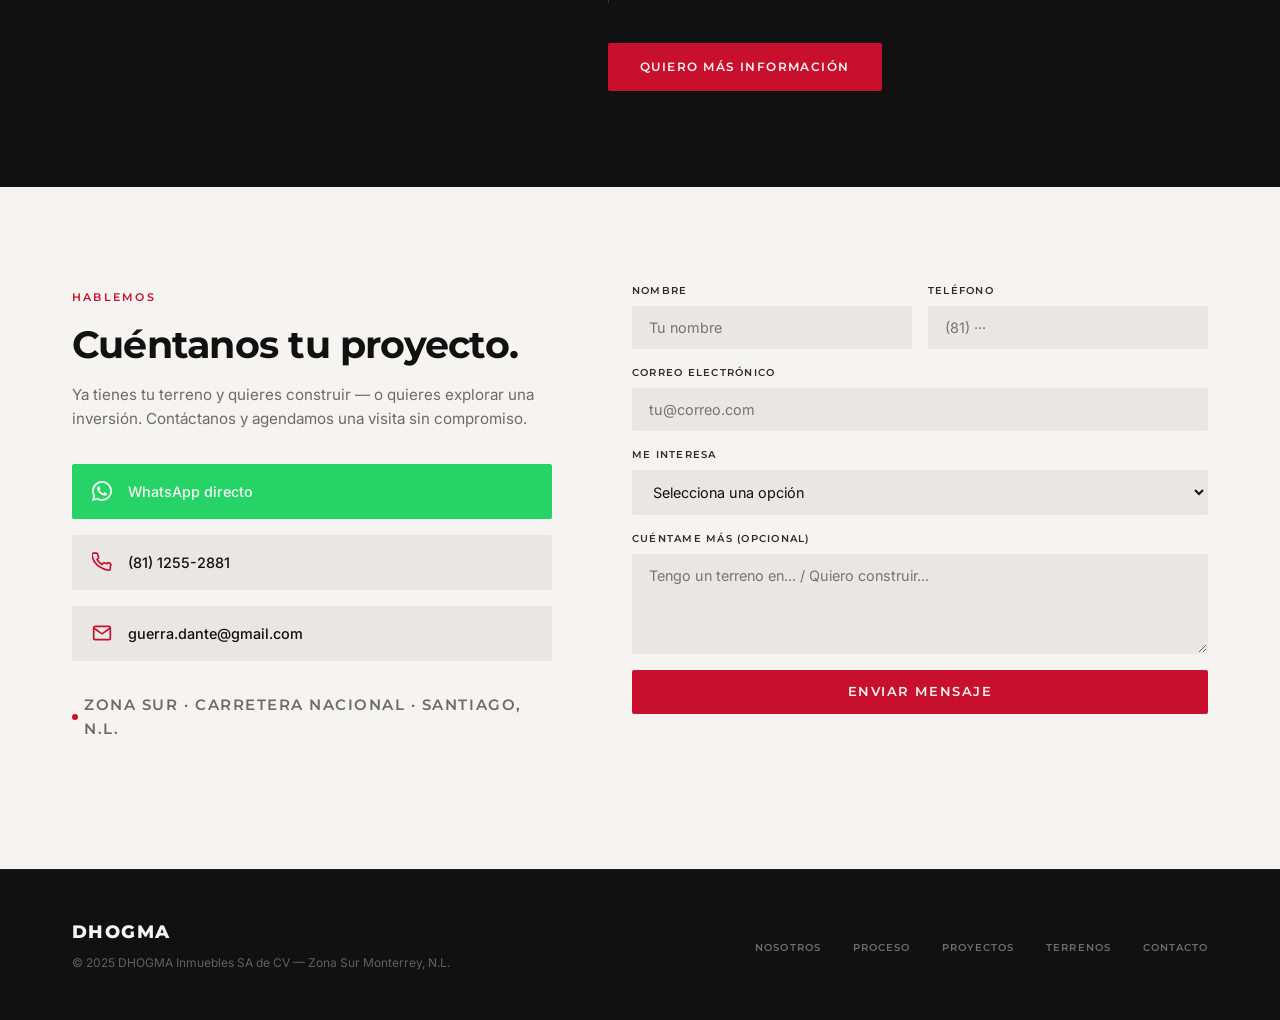
==== commit 56c5f8f9: "Riel de proceso pegajoso con selección por scroll y más contraste El riel de fases ahora se queda fi" ====
--- a/public/index.html
+++ b/public/index.html
@@ -176,7 +176,7 @@
       <div class="proceso-rail-wrap fade-in">
         <div class="proceso-rail-hint">
           <span>◂ desliza para ver las 5 fases ▸</span>
-          <span>12 etapas en total</span>
+          <span>13 etapas en total</span>
         </div>
         <div class="proceso-rail" id="proceso-rail">
           <a href="#fase-1" class="prail-card">
@@ -215,6 +215,7 @@
 
           <div class="pacc-item">
             <button class="pacc-trigger" aria-expanded="false">
+              <span class="pacc-index">01</span>
               <span class="pacc-title">Deslinde de terreno</span>
               <span class="pacc-chev"></span>
             </button>
@@ -222,6 +223,7 @@
           </div>
           <div class="pacc-item">
             <button class="pacc-trigger" aria-expanded="false">
+              <span class="pacc-index">02</span>
               <span class="pacc-title">Levantamiento topográfico</span>
               <span class="pacc-chev"></span>
             </button>
@@ -229,6 +231,7 @@
           </div>
           <div class="pacc-item">
             <button class="pacc-trigger" aria-expanded="false">
+              <span class="pacc-index">03</span>
               <span class="pacc-title">Curvas de nivel</span>
               <span class="pacc-chev"></span>
             </button>
@@ -236,6 +239,7 @@
           </div>
           <div class="pacc-item">
             <button class="pacc-trigger" aria-expanded="false">
+              <span class="pacc-index">04</span>
               <span class="pacc-title">Mecánica de suelo</span>
               <span class="pacc-chev"></span>
             </button>
@@ -248,6 +252,7 @@
 
           <div class="pacc-item">
             <button class="pacc-trigger" aria-expanded="false">
+              <span class="pacc-index">05</span>
               <span class="pacc-title">Revisión de reglamento interno</span>
               <span class="pacc-chev"></span>
             </button>
@@ -255,6 +260,7 @@
           </div>
           <div class="pacc-item">
             <button class="pacc-trigger" aria-expanded="false">
+              <span class="pacc-index">06</span>
               <span class="pacc-title">Anteproyecto</span>
               <span class="pacc-chev"></span>
             </button>
@@ -262,6 +268,7 @@
           </div>
           <div class="pacc-item">
             <button class="pacc-trigger" aria-expanded="false">
+              <span class="pacc-index">07</span>
               <span class="pacc-title">Cálculo estructural</span>
               <span class="pacc-chev"></span>
             </button>
@@ -269,6 +276,7 @@
           </div>
           <div class="pacc-item">
             <button class="pacc-trigger" aria-expanded="false">
+              <span class="pacc-index">08</span>
               <span class="pacc-title">Proyecto ejecutivo</span>
               <span class="pacc-chev"></span>
             </button>
@@ -281,6 +289,7 @@
 
           <div class="pacc-item">
             <button class="pacc-trigger" aria-expanded="false">
+              <span class="pacc-index">09</span>
               <span class="pacc-title">Licencia de construcción</span>
               <span class="pacc-chev"></span>
             </button>
@@ -293,6 +302,7 @@
 
           <div class="pacc-item">
             <button class="pacc-trigger" aria-expanded="false">
+              <span class="pacc-index">10</span>
               <span class="pacc-title">Catálogo de conceptos</span>
               <span class="pacc-chev"></span>
             </button>
@@ -300,6 +310,7 @@
           </div>
           <div class="pacc-item">
             <button class="pacc-trigger" aria-expanded="false">
+              <span class="pacc-index">11</span>
               <span class="pacc-title">Programa de inversión y avance</span>
               <span class="pacc-chev"></span>
             </button>
@@ -312,6 +323,7 @@
 
           <div class="pacc-item">
             <button class="pacc-trigger" aria-expanded="false">
+              <span class="pacc-index">12</span>
               <span class="pacc-title">Inicio de obra</span>
               <span class="pacc-chev"></span>
             </button>
@@ -319,6 +331,7 @@
           </div>
           <div class="pacc-item">
             <button class="pacc-trigger" aria-expanded="false">
+              <span class="pacc-index">13</span>
               <span class="pacc-title">Entrega de tu hogar</span>
               <span class="pacc-chev"></span>
             </button>
--- a/public/css/styles.css
+++ b/public/css/styles.css
@@ -670,6 +670,19 @@
 /* ── Proceso: riel de fases (vista panorámica) ── */
 .proceso-rail-wrap {
   margin-top: 3rem;
+  position: sticky;
+  top: 4.5rem;
+  z-index: 20;
+  background: var(--black);
+  margin-left: -2rem;
+  margin-right: -2rem;
+  padding: 0 2rem;
+  transition: box-shadow 0.25s ease;
+}
+
+.proceso-rail-wrap.is-stuck {
+  box-shadow: 0 12px 24px -12px rgba(0,0,0,0.6);
+  padding-bottom: 0.5rem;
 }
 
 .proceso-rail-hint {
@@ -700,7 +713,8 @@
   display: flex;
   flex-direction: column;
   gap: 0.6rem;
-  transition: background 0.25s ease;
+  border-bottom: 2px solid transparent;
+  transition: background 0.25s ease, border-color 0.25s ease;
 }
 
 .prail-card:hover { background: rgba(255,255,255,0.04); }
@@ -711,11 +725,14 @@
   font-weight: 700;
   color: var(--red);
   letter-spacing: 0.06em;
+  opacity: 0.7;
+  transition: opacity 0.25s ease;
 }
 
 .prail-card h3 {
   font-size: 1.05rem;
-  color: var(--white);
+  color: rgba(245,244,240,0.6);
+  transition: color 0.25s ease;
 }
 
 .prail-count {
@@ -725,6 +742,15 @@
   text-transform: uppercase;
   color: rgba(245,244,240,0.4);
 }
+
+/* Fase activa según scroll (sticky rail) */
+.prail-card.active {
+  background: rgba(200,16,46,0.08);
+  border-color: var(--red);
+}
+
+.prail-card.active .prail-num { opacity: 1; }
+.prail-card.active h3 { color: var(--white); }
 
 /* ── Proceso: acordeón de 12 etapas ── */
 .proceso-acc {
@@ -763,14 +789,14 @@
 
 .pacc-trigger {
   width: 100%;
-  display: flex;
-  align-items: center;
-  justify-content: space-between;
+  display: grid;
+  grid-template-columns: 3rem 1fr auto;
+  align-items: center;
   gap: 1rem;
   background: none;
   border: none;
   cursor: pointer;
-  padding: 1.1rem 0;
+  padding: 1.35rem 0;
   font-family: inherit;
   color: var(--white);
   text-align: left;
@@ -778,10 +804,30 @@
 
 .pacc-trigger:focus-visible { outline: 2px solid var(--red); outline-offset: 2px; }
 
+.pacc-index {
+  font-family: var(--font-heading);
+  font-size: 1.5rem;
+  font-weight: 800;
+  color: var(--red);
+  opacity: 0.55;
+  font-variant-numeric: tabular-nums;
+  transition: opacity 0.2s ease;
+}
+
+.pacc-item.open .pacc-index,
+.pacc-trigger:hover .pacc-index { opacity: 1; }
+
 .pacc-title {
   font-family: var(--font-heading);
-  font-size: 0.95rem;
-  font-weight: 600;
+  font-size: 1.2rem;
+  font-weight: 700;
+  letter-spacing: -0.01em;
+}
+
+@media (max-width: 480px) {
+  .pacc-trigger { grid-template-columns: 2.25rem 1fr auto; gap: 0.75rem; }
+  .pacc-index { font-size: 1.1rem; }
+  .pacc-title { font-size: 1.02rem; }
 }
 
 .pacc-chev {
@@ -808,6 +854,11 @@
   line-height: 1.65;
   max-width: 46rem;
   padding-bottom: 1.25rem;
+  padding-left: 3rem;
+}
+
+@media (max-width: 480px) {
+  .pacc-panel p { padding-left: 2.25rem; }
 }
 
 @media (prefers-reduced-motion: reduce) {
@@ -1527,4 +1578,5 @@
   .hero-content h1 { font-size: 2.2rem; }
   .hero-actions { flex-direction: column; }
   .btn-primary, .btn-outline { width: 100%; justify-content: center; }
-}
+  .proceso-rail-wrap { margin-left: -1.25rem; margin-right: -1.25rem; padding: 0 1.25rem; }
+}
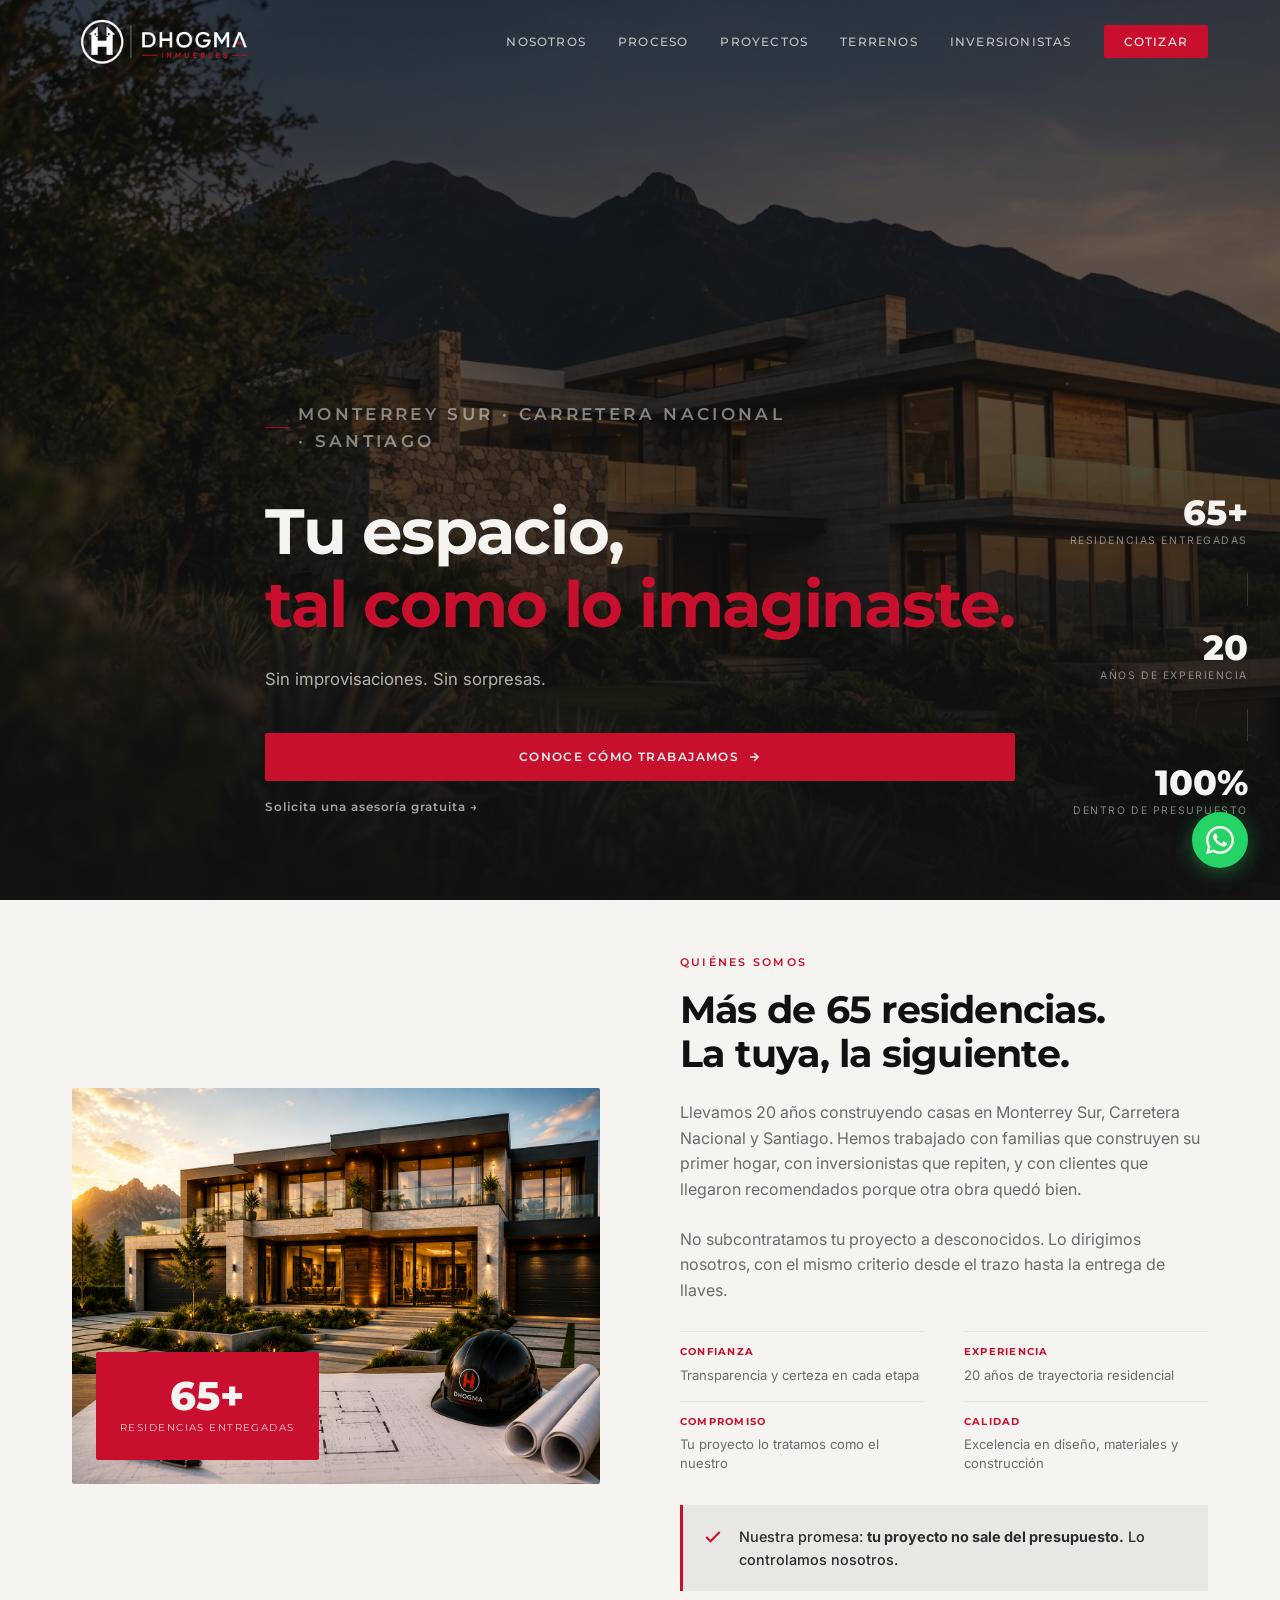
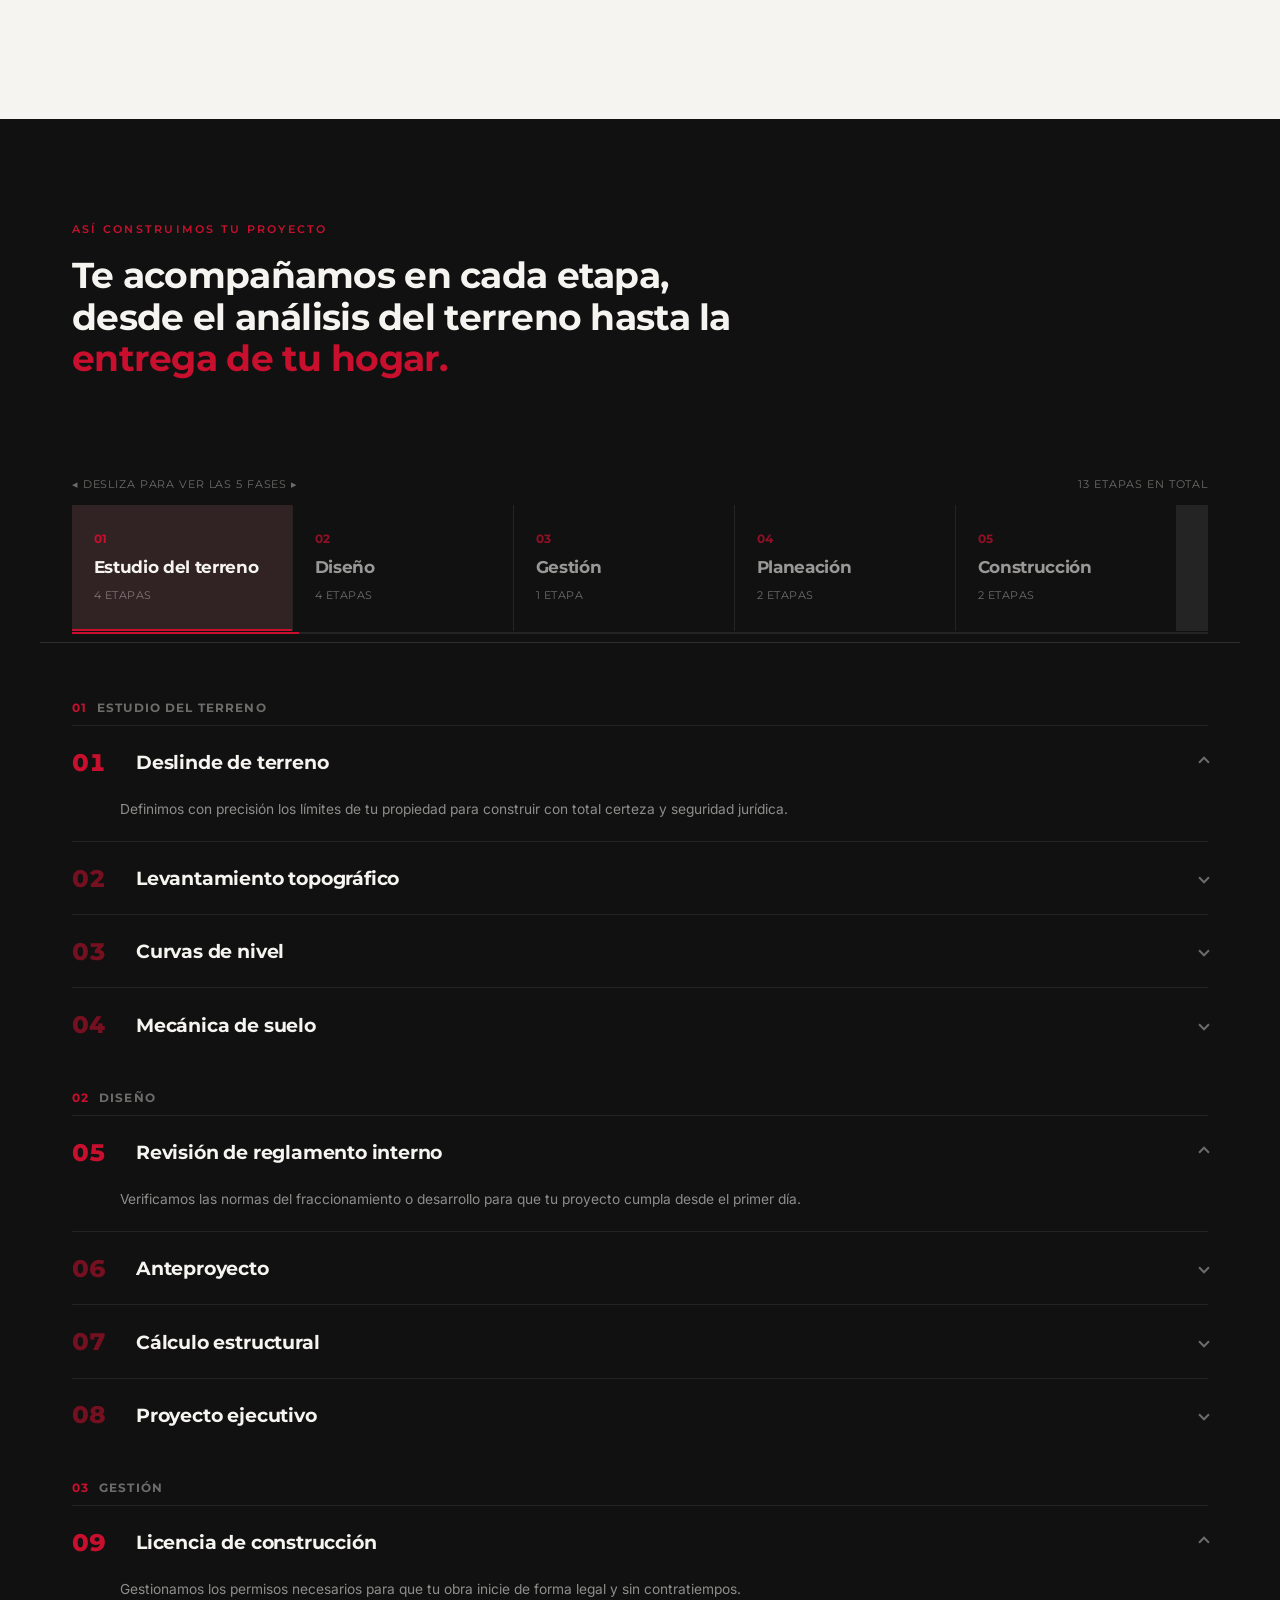
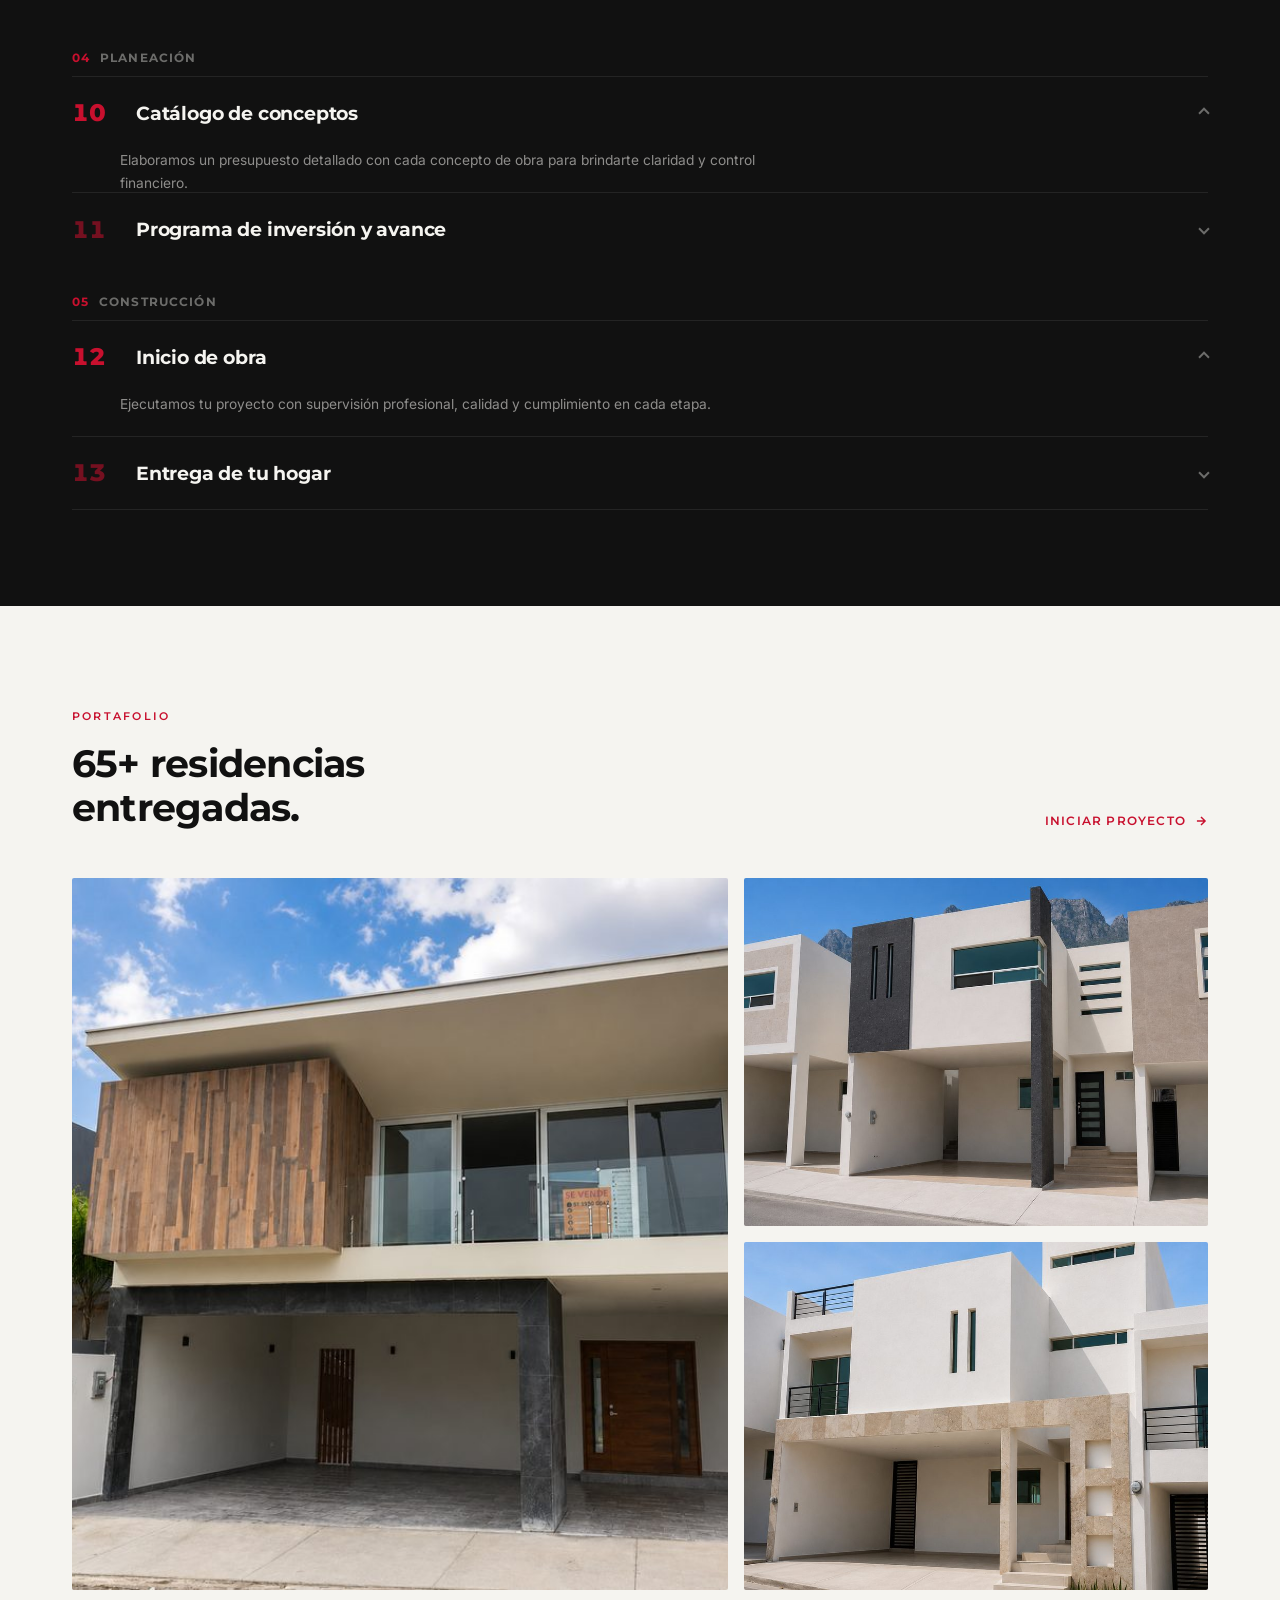
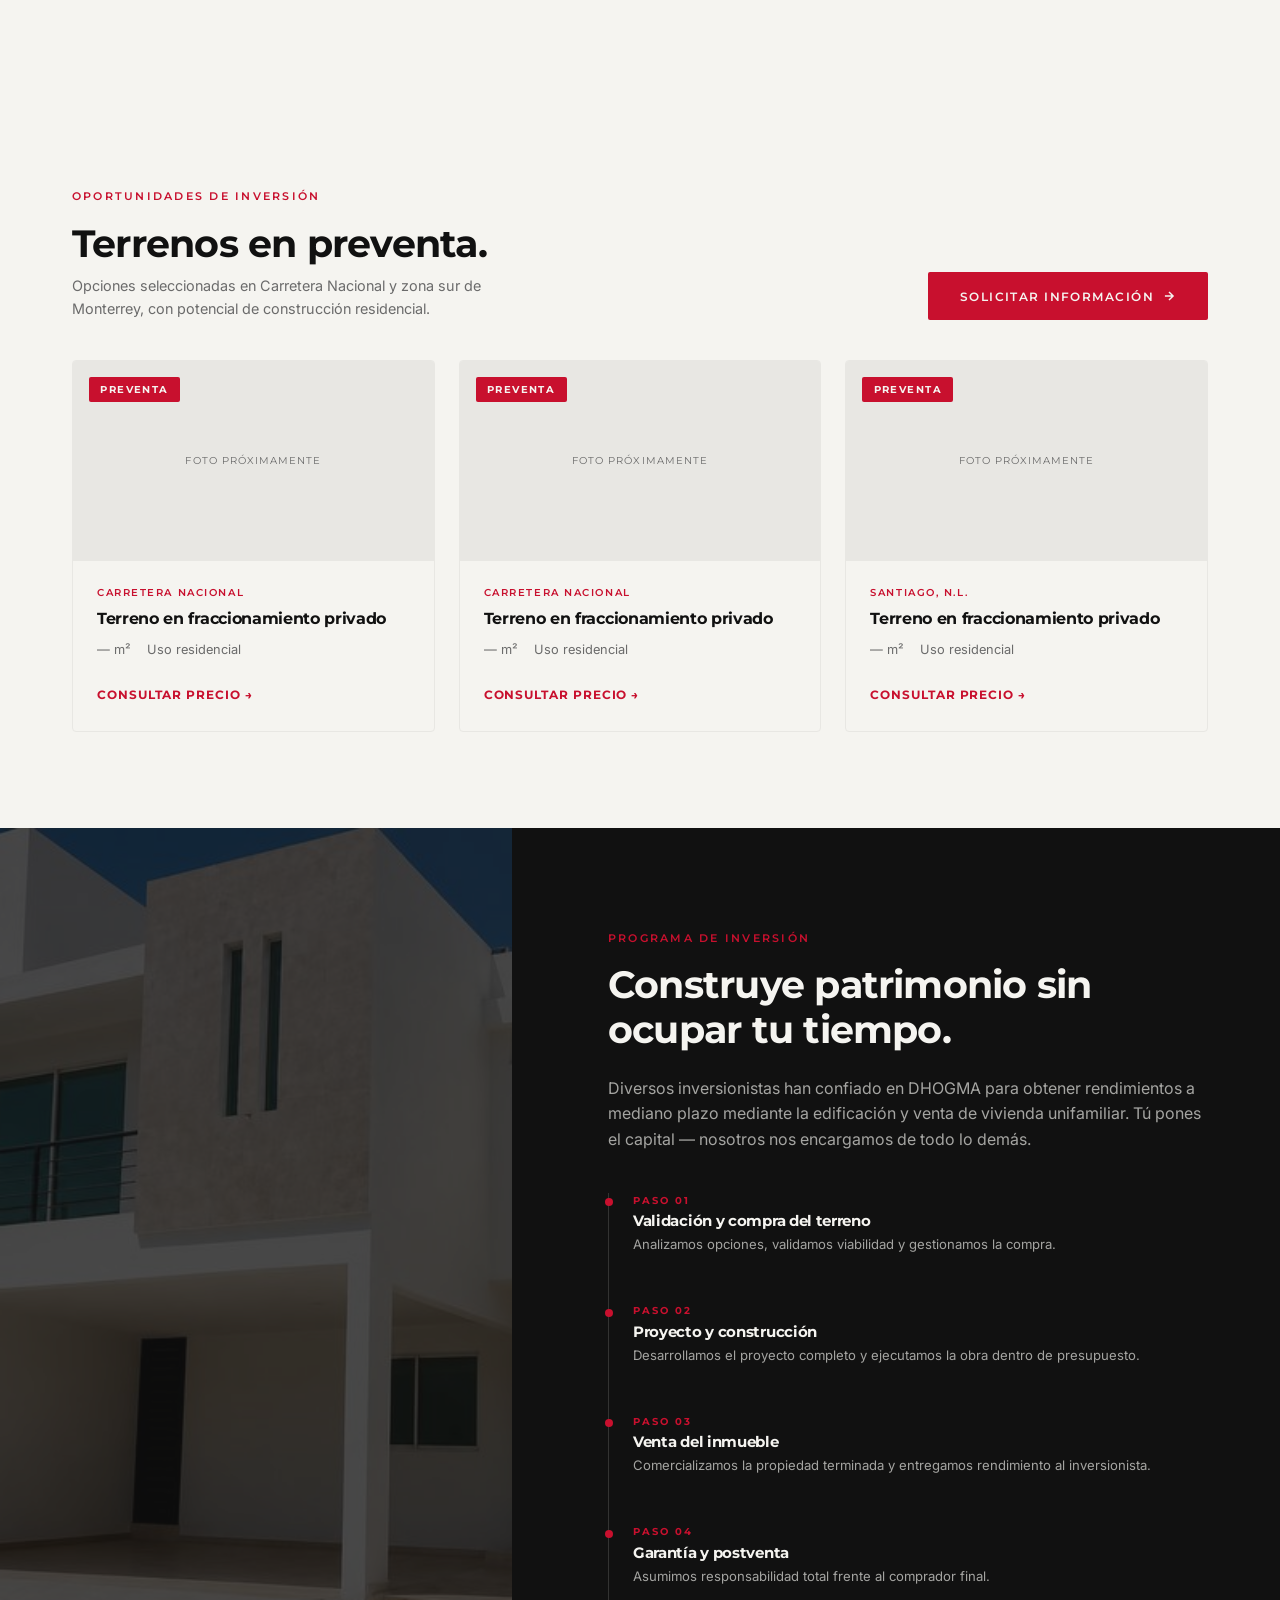
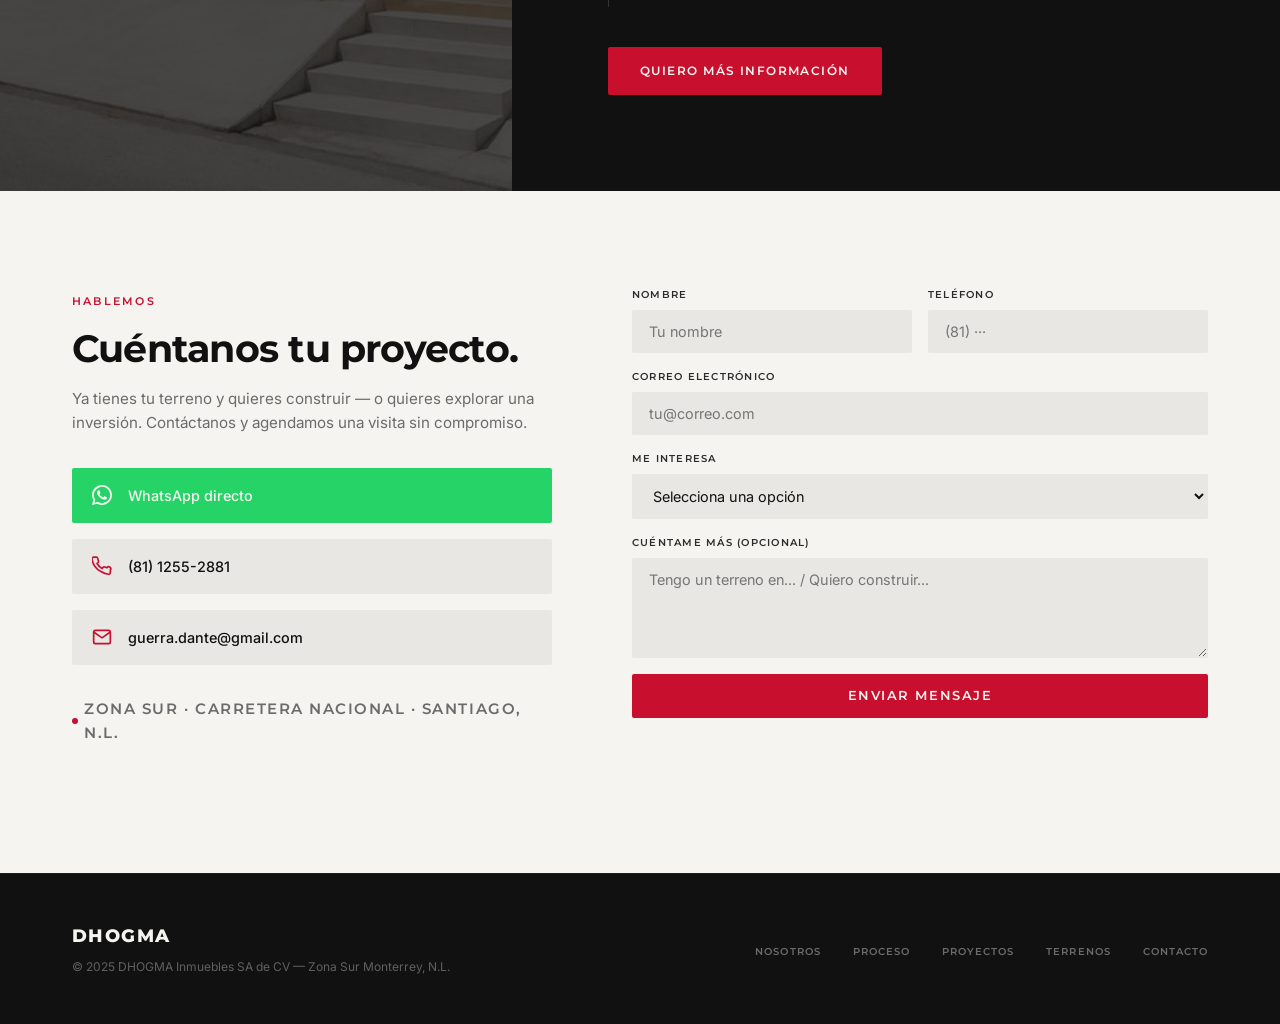
==== commit 4ea5b4f1: "Corrige ruptura visual del riel pegajoso en proceso Tres causas de la sensación de "lista infinita" " ====
--- a/public/index.html
+++ b/public/index.html
@@ -205,6 +205,7 @@
             <span class="prail-count">2 etapas</span>
           </a>
         </div>
+        <div class="proceso-progress"><div class="proceso-progress-bar" id="proceso-progress-bar"></div></div>
       </div>
 
       <!-- Detalle: acordeón con las 12 etapas, agrupadas por fase -->
--- a/public/css/styles.css
+++ b/public/css/styles.css
@@ -677,11 +677,13 @@
   margin-left: -2rem;
   margin-right: -2rem;
   padding: 0 2rem;
-  transition: box-shadow 0.25s ease;
-}
-
+  border-bottom: 1px solid transparent;
+  transition: border-color 0.25s ease, padding-bottom 0.25s ease;
+}
+
+/* Sobre fondo negro una box-shadow no se ve — el corte se marca con un borde real */
 .proceso-rail-wrap.is-stuck {
-  box-shadow: 0 12px 24px -12px rgba(0,0,0,0.6);
+  border-bottom-color: rgba(255,255,255,0.12);
   padding-bottom: 0.5rem;
 }
 
@@ -703,6 +705,26 @@
   overflow-x: auto;
   scroll-snap-type: x mandatory;
   scrollbar-width: thin;
+  scrollbar-color: var(--red) rgba(255,255,255,0.08);
+}
+
+/* Chrome / Edge / Safari — Firefox usa scrollbar-width/color de arriba */
+.proceso-rail::-webkit-scrollbar { height: 3px; }
+.proceso-rail::-webkit-scrollbar-track { background: rgba(255,255,255,0.08); }
+.proceso-rail::-webkit-scrollbar-thumb { background: var(--red); }
+
+/* Barra de progreso: refuerza "vas en la fase X de 5", no lista infinita */
+.proceso-progress {
+  height: 2px;
+  background: rgba(255,255,255,0.08);
+  margin-top: 1px;
+}
+
+.proceso-progress-bar {
+  height: 100%;
+  width: 20%;
+  background: var(--red);
+  transition: width 0.3s ease;
 }
 
 .prail-card {
@@ -1064,7 +1086,8 @@
   top: 0; left: 0;
   width: 40%;
   height: 100%;
-  background: url('../assets/images/inversionistas.jpg') center/cover no-repeat;
+  /* placeholder del portafolio — reemplazar por una foto dedicada de inversión */
+  background: url('../assets/images/portfolio/p10.jpg') center/cover no-repeat;
   opacity: 0.25;
 }
 
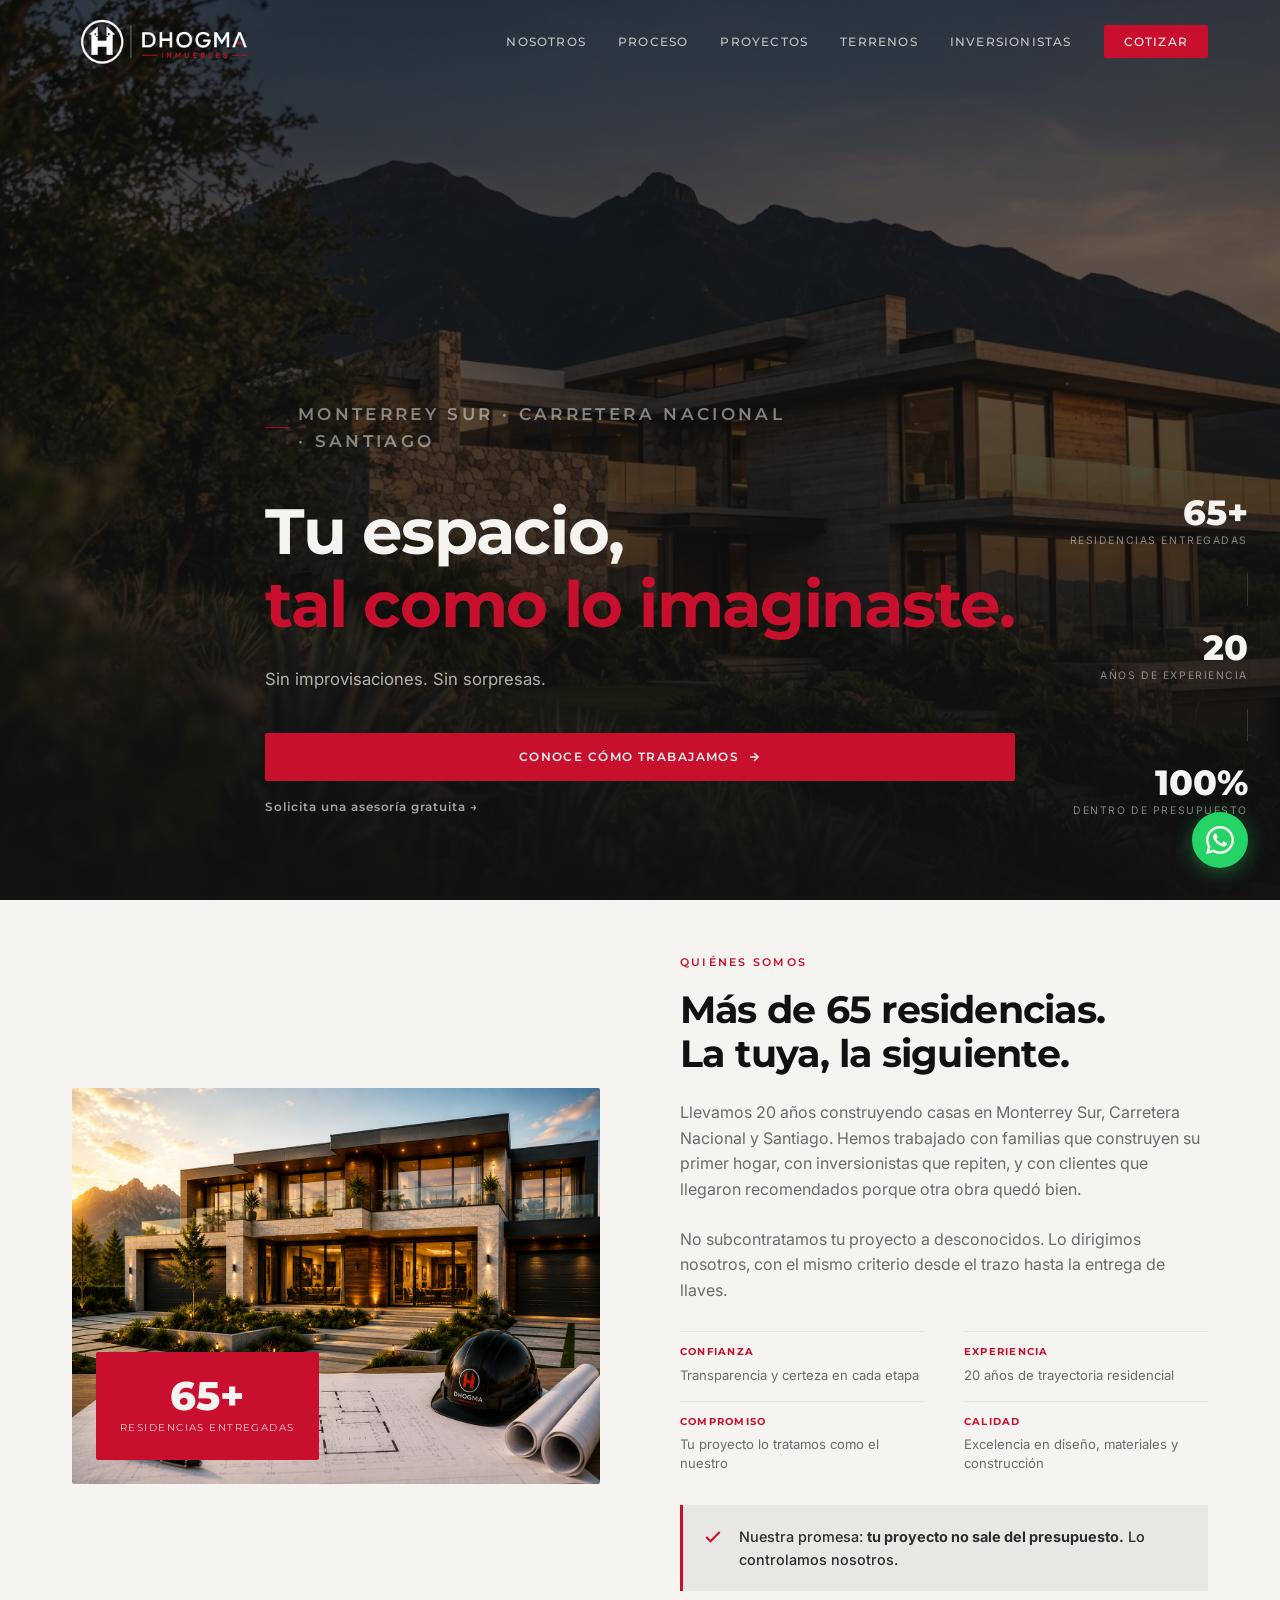
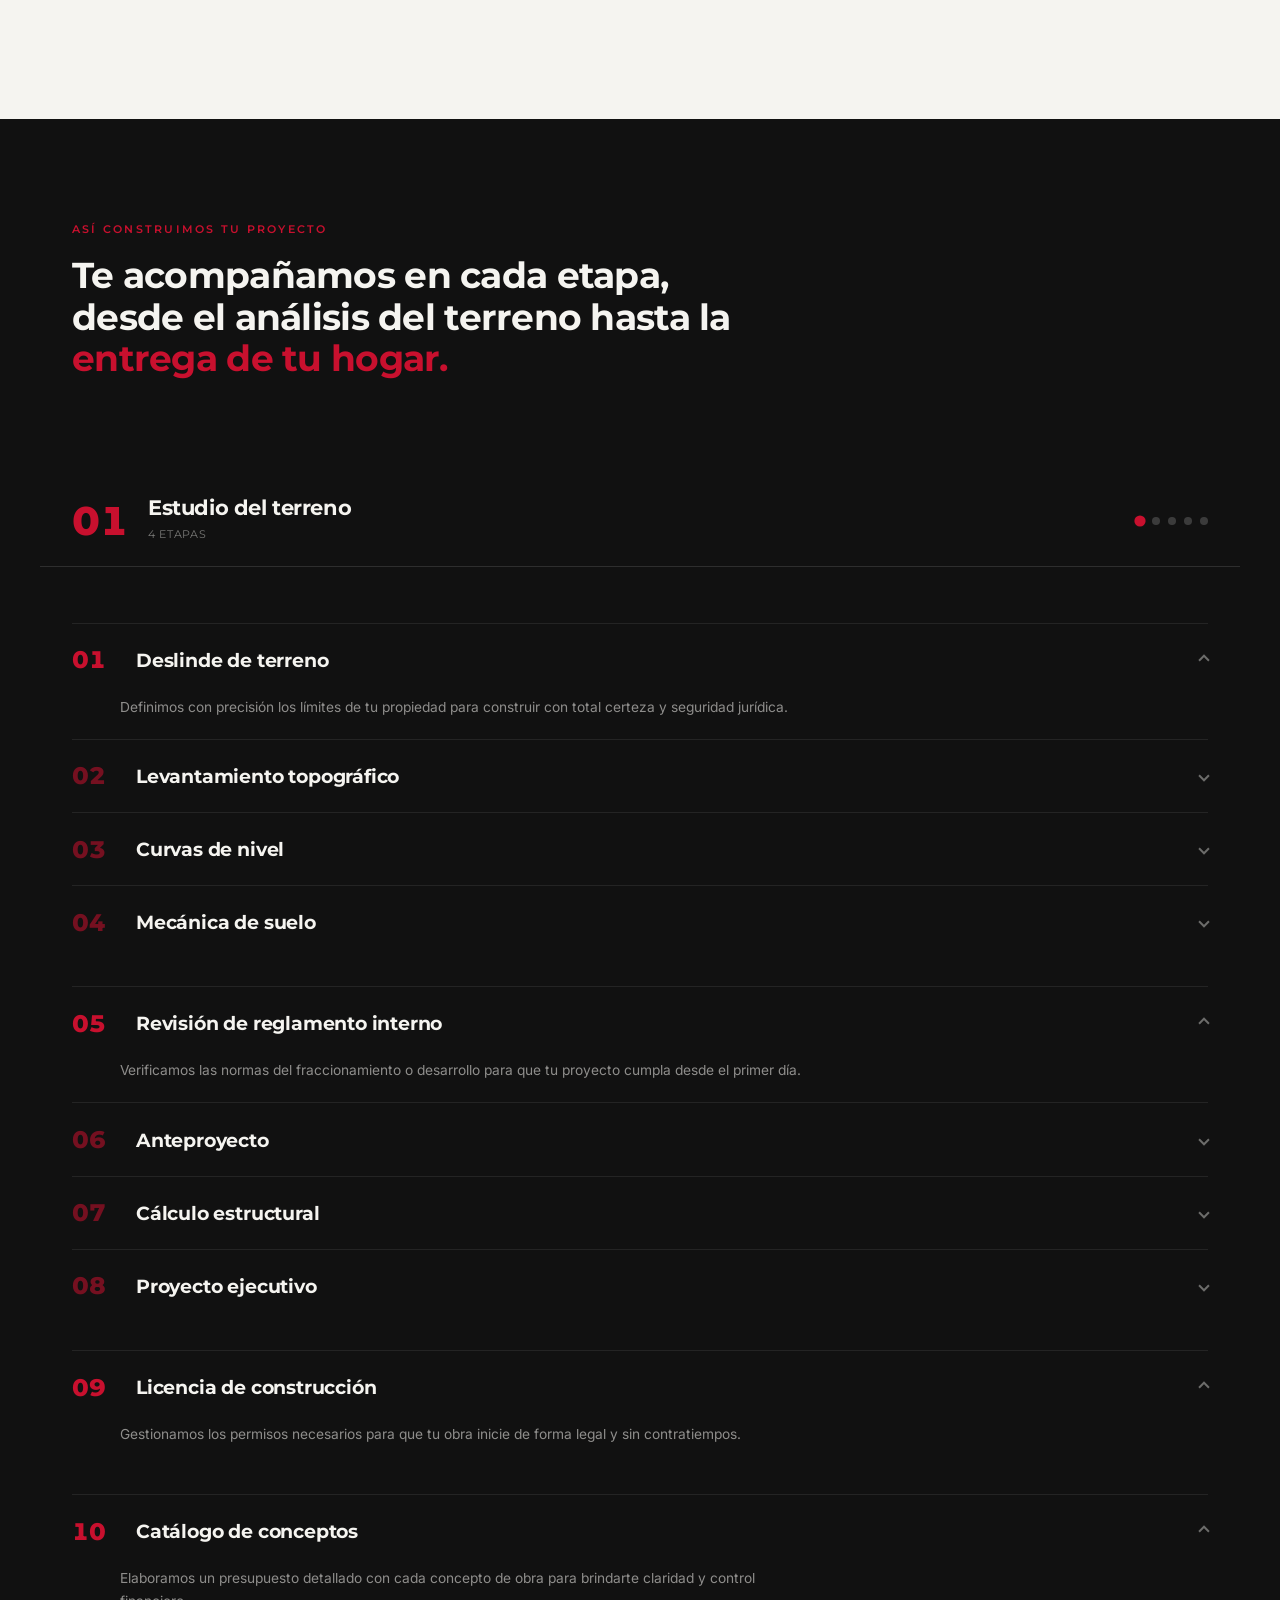
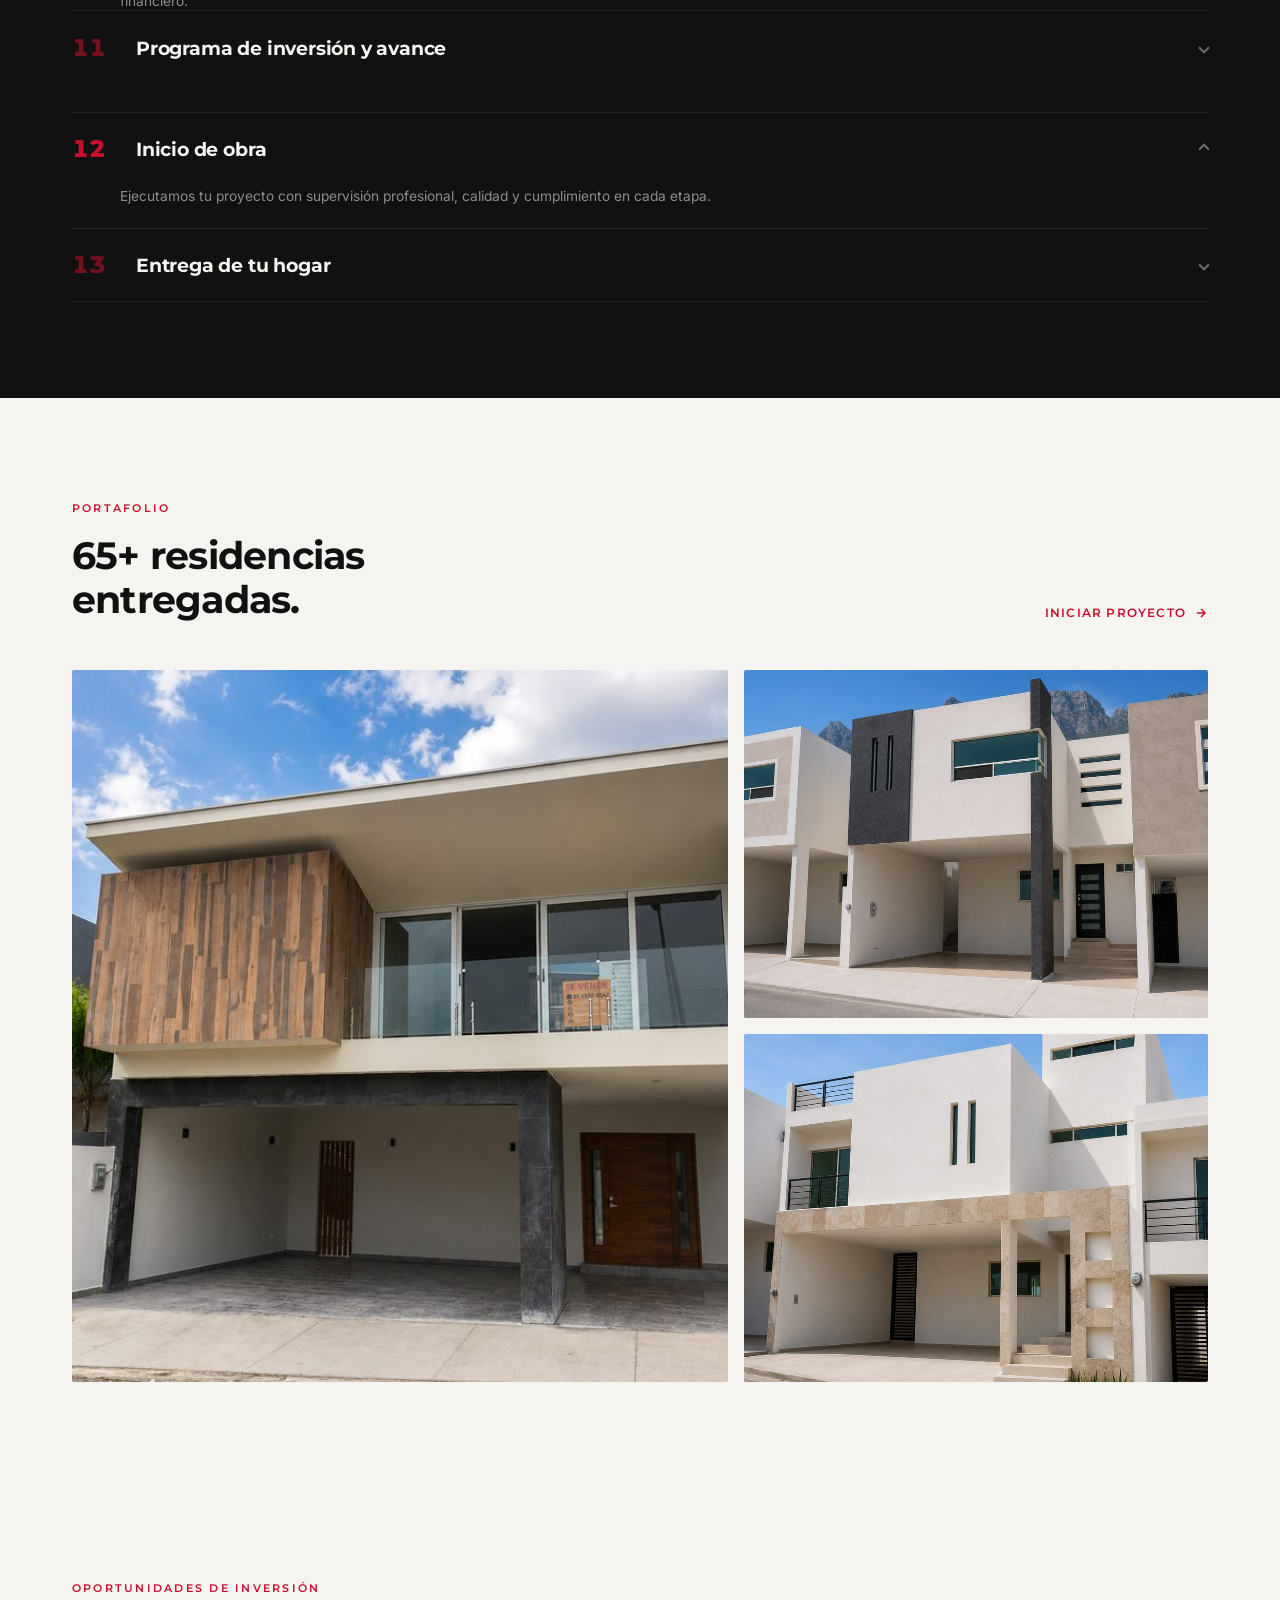
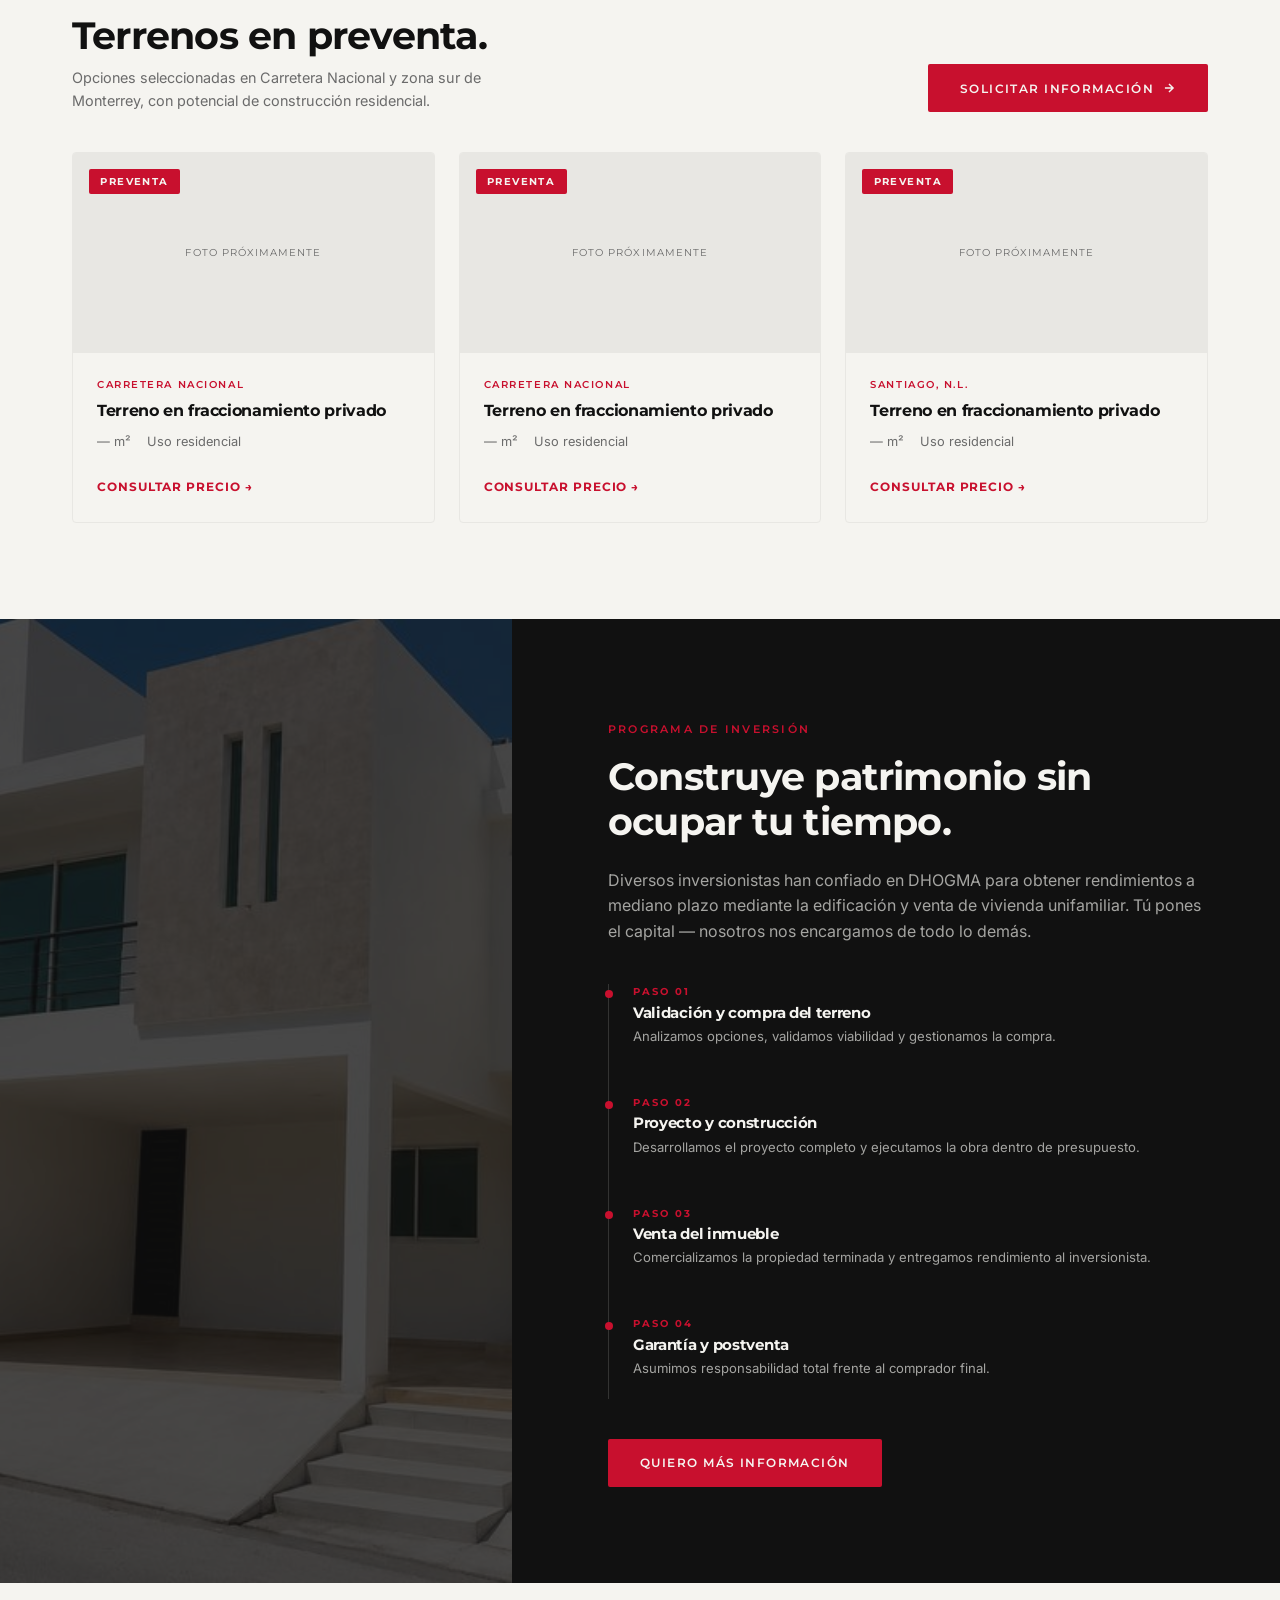
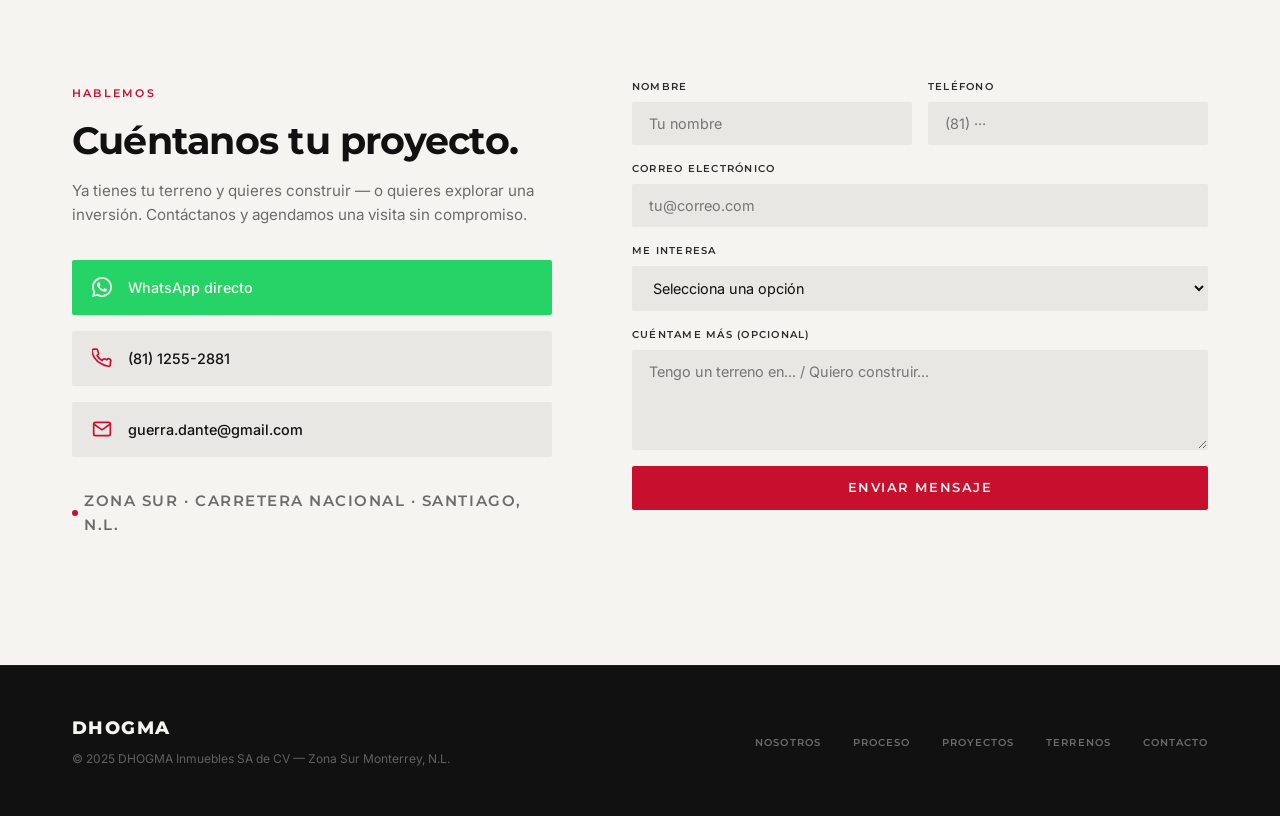
==== commit fc6ae1d1: "Reemplaza el riel de fases por una figura única siempre visible El riel horizontal escondía 4 de las" ====
--- a/public/index.html
+++ b/public/index.html
@@ -172,47 +172,29 @@
       <span class="section-label">Así construimos tu proyecto</span>
       <h2>Te acompañamos en cada etapa, desde el análisis del terreno hasta la <em style="font-style:normal; color:var(--red)">entrega de tu hogar.</em></h2>
 
-      <!-- Vista panorámica: 5 fases, riel horizontal -->
-      <div class="proceso-rail-wrap fade-in">
-        <div class="proceso-rail-hint">
-          <span>◂ desliza para ver las 5 fases ▸</span>
-          <span>13 etapas en total</span>
-        </div>
-        <div class="proceso-rail" id="proceso-rail">
-          <a href="#fase-1" class="prail-card">
-            <span class="prail-num">01</span>
-            <h3>Estudio del terreno</h3>
-            <span class="prail-count">4 etapas</span>
-          </a>
-          <a href="#fase-2" class="prail-card">
-            <span class="prail-num">02</span>
-            <h3>Diseño</h3>
-            <span class="prail-count">4 etapas</span>
-          </a>
-          <a href="#fase-3" class="prail-card">
-            <span class="prail-num">03</span>
-            <h3>Gestión</h3>
-            <span class="prail-count">1 etapa</span>
-          </a>
-          <a href="#fase-4" class="prail-card">
-            <span class="prail-num">04</span>
-            <h3>Planeación</h3>
-            <span class="prail-count">2 etapas</span>
-          </a>
-          <a href="#fase-5" class="prail-card">
-            <span class="prail-num">05</span>
-            <h3>Construcción</h3>
-            <span class="prail-count">2 etapas</span>
-          </a>
-        </div>
-        <div class="proceso-progress"><div class="proceso-progress-bar" id="proceso-progress-bar"></div></div>
-      </div>
-
-      <!-- Detalle: acordeón con las 12 etapas, agrupadas por fase -->
+      <!-- Fase activa: una sola figura, siempre completa a la vista, sin scroll horizontal -->
+      <div class="proceso-phase-wrap fade-in" id="proceso-phase-wrap">
+        <div class="pphase">
+          <span class="pphase-num" id="pphase-num">01</span>
+          <div class="pphase-body">
+            <h3 id="pphase-name">Estudio del terreno</h3>
+            <span class="pphase-count" id="pphase-count">4 etapas</span>
+          </div>
+          <div class="pphase-dots" id="pphase-dots" role="tablist" aria-label="Fases del proceso">
+            <button class="pphase-dot active" data-target="#fase-1" role="tab" aria-selected="true" aria-label="Fase 1, Estudio del terreno"></button>
+            <button class="pphase-dot" data-target="#fase-2" role="tab" aria-selected="false" aria-label="Fase 2, Diseño"></button>
+            <button class="pphase-dot" data-target="#fase-3" role="tab" aria-selected="false" aria-label="Fase 3, Gestión"></button>
+            <button class="pphase-dot" data-target="#fase-4" role="tab" aria-selected="false" aria-label="Fase 4, Planeación"></button>
+            <button class="pphase-dot" data-target="#fase-5" role="tab" aria-selected="false" aria-label="Fase 5, Construcción"></button>
+          </div>
+        </div>
+      </div>
+
+      <!-- Detalle: acordeón con las 13 etapas, agrupadas por fase -->
       <div class="proceso-acc fade-in" id="proceso-acc">
 
-        <div class="pacc-fase" id="fase-1">
-          <span class="pacc-fase-label"><span>01</span> Estudio del terreno</span>
+        <div class="pacc-fase" id="fase-1" data-num="01" data-name="Estudio del terreno" data-count="4 etapas">
+          <span class="sr-only">Fase 01 — Estudio del terreno</span>
 
           <div class="pacc-item">
             <button class="pacc-trigger" aria-expanded="false">
@@ -248,8 +230,8 @@
           </div>
         </div>
 
-        <div class="pacc-fase" id="fase-2">
-          <span class="pacc-fase-label"><span>02</span> Diseño</span>
+        <div class="pacc-fase" id="fase-2" data-num="02" data-name="Diseño" data-count="4 etapas">
+          <span class="sr-only">Fase 02 — Diseño</span>
 
           <div class="pacc-item">
             <button class="pacc-trigger" aria-expanded="false">
@@ -285,8 +267,8 @@
           </div>
         </div>
 
-        <div class="pacc-fase" id="fase-3">
-          <span class="pacc-fase-label"><span>03</span> Gestión</span>
+        <div class="pacc-fase" id="fase-3" data-num="03" data-name="Gestión" data-count="1 etapa">
+          <span class="sr-only">Fase 03 — Gestión</span>
 
           <div class="pacc-item">
             <button class="pacc-trigger" aria-expanded="false">
@@ -298,8 +280,8 @@
           </div>
         </div>
 
-        <div class="pacc-fase" id="fase-4">
-          <span class="pacc-fase-label"><span>04</span> Planeación</span>
+        <div class="pacc-fase" id="fase-4" data-num="04" data-name="Planeación" data-count="2 etapas">
+          <span class="sr-only">Fase 04 — Planeación</span>
 
           <div class="pacc-item">
             <button class="pacc-trigger" aria-expanded="false">
@@ -319,8 +301,8 @@
           </div>
         </div>
 
-        <div class="pacc-fase" id="fase-5">
-          <span class="pacc-fase-label"><span>05</span> Construcción</span>
+        <div class="pacc-fase" id="fase-5" data-num="05" data-name="Construcción" data-count="2 etapas">
+          <span class="sr-only">Fase 05 — Construcción</span>
 
           <div class="pacc-item">
             <button class="pacc-trigger" aria-expanded="false">
--- a/public/css/styles.css
+++ b/public/css/styles.css
@@ -667,8 +667,8 @@
   margin-bottom: 3rem;
 }
 
-/* ── Proceso: riel de fases (vista panorámica) ── */
-.proceso-rail-wrap {
+/* ── Proceso: figura única de fase activa (sin scroll horizontal) ── */
+.proceso-phase-wrap {
   margin-top: 3rem;
   position: sticky;
   top: 4.5rem;
@@ -676,103 +676,80 @@
   background: var(--black);
   margin-left: -2rem;
   margin-right: -2rem;
-  padding: 0 2rem;
+  padding: 1.25rem 2rem;
   border-bottom: 1px solid transparent;
-  transition: border-color 0.25s ease, padding-bottom 0.25s ease;
+  transition: border-color 0.25s ease;
 }
 
 /* Sobre fondo negro una box-shadow no se ve — el corte se marca con un borde real */
-.proceso-rail-wrap.is-stuck {
+.proceso-phase-wrap.is-stuck {
   border-bottom-color: rgba(255,255,255,0.12);
-  padding-bottom: 0.5rem;
-}
-
-.proceso-rail-hint {
-  display: flex;
-  justify-content: space-between;
-  font-family: var(--font-heading);
-  font-size: 0.68rem;
-  letter-spacing: 0.08em;
-  text-transform: uppercase;
-  color: rgba(245,244,240,0.4);
-  margin-bottom: 0.75rem;
-}
-
-.proceso-rail {
-  display: flex;
-  gap: 1px;
-  background: rgba(255,255,255,0.08);
-  overflow-x: auto;
-  scroll-snap-type: x mandatory;
-  scrollbar-width: thin;
-  scrollbar-color: var(--red) rgba(255,255,255,0.08);
-}
-
-/* Chrome / Edge / Safari — Firefox usa scrollbar-width/color de arriba */
-.proceso-rail::-webkit-scrollbar { height: 3px; }
-.proceso-rail::-webkit-scrollbar-track { background: rgba(255,255,255,0.08); }
-.proceso-rail::-webkit-scrollbar-thumb { background: var(--red); }
-
-/* Barra de progreso: refuerza "vas en la fase X de 5", no lista infinita */
-.proceso-progress {
-  height: 2px;
-  background: rgba(255,255,255,0.08);
-  margin-top: 1px;
-}
-
-.proceso-progress-bar {
-  height: 100%;
-  width: 20%;
+}
+
+.pphase {
+  display: flex;
+  align-items: center;
+  gap: 1.25rem;
+}
+
+.pphase-num {
+  font-family: var(--font-heading);
+  font-size: 2.5rem;
+  font-weight: 800;
+  color: var(--red);
+  line-height: 1;
+  font-variant-numeric: tabular-nums;
+}
+
+.pphase-body {
+  flex: 1;
+  min-width: 0;
+}
+
+.pphase-body h3 {
+  font-size: 1.3rem;
+  color: var(--white);
+}
+
+.pphase-count {
+  font-family: var(--font-heading);
+  font-size: 0.7rem;
+  letter-spacing: 0.06em;
+  text-transform: uppercase;
+  color: rgba(245,244,240,0.45);
+}
+
+/* Puntos: las 5 fases siempre completamente visibles, sin scroll */
+.pphase-dots {
+  display: flex;
+  gap: 0.5rem;
+  flex-shrink: 0;
+}
+
+.pphase-dot {
+  width: 0.5rem;
+  height: 0.5rem;
+  border-radius: 50%;
+  background: rgba(255,255,255,0.18);
+  border: none;
+  padding: 0;
+  cursor: pointer;
+  transition: background 0.2s ease, transform 0.2s ease;
+}
+
+.pphase-dot:hover { background: rgba(255,255,255,0.35); }
+
+.pphase-dot.active {
   background: var(--red);
-  transition: width 0.3s ease;
-}
-
-.prail-card {
-  scroll-snap-align: start;
-  flex: 0 0 220px;
-  background: var(--black);
-  padding: 1.5rem 1.35rem;
-  display: flex;
-  flex-direction: column;
-  gap: 0.6rem;
-  border-bottom: 2px solid transparent;
-  transition: background 0.25s ease, border-color 0.25s ease;
-}
-
-.prail-card:hover { background: rgba(255,255,255,0.04); }
-
-.prail-num {
-  font-family: var(--font-heading);
-  font-size: 0.75rem;
-  font-weight: 700;
-  color: var(--red);
-  letter-spacing: 0.06em;
-  opacity: 0.7;
-  transition: opacity 0.25s ease;
-}
-
-.prail-card h3 {
-  font-size: 1.05rem;
-  color: rgba(245,244,240,0.6);
-  transition: color 0.25s ease;
-}
-
-.prail-count {
-  font-family: var(--font-heading);
-  font-size: 0.68rem;
-  letter-spacing: 0.05em;
-  text-transform: uppercase;
-  color: rgba(245,244,240,0.4);
-}
-
-/* Fase activa según scroll (sticky rail) */
-.prail-card.active {
-  background: rgba(200,16,46,0.08);
-  border-color: var(--red);
-}
-
-.prail-card.active .prail-num { opacity: 1; }
-.prail-card.active h3 { color: var(--white); }
+  transform: scale(1.4);
+}
+
+@media (max-width: 560px) {
+  .pphase { flex-wrap: wrap; }
+  .pphase-num { font-size: 2rem; }
+  .pphase-body h3 { font-size: 1.1rem; }
+  .pphase-dots { width: 100%; order: 1; justify-content: flex-start; }
+}
 
 /* ── Proceso: acordeón de 12 etapas ── */
 .proceso-acc {
@@ -786,20 +763,15 @@
 
 .pacc-fase:first-child { padding-top: 0; }
 
-.pacc-fase-label {
-  display: flex;
-  align-items: baseline;
-  gap: 0.6rem;
-  font-family: var(--font-heading);
-  font-size: 0.72rem;
-  font-weight: 700;
-  letter-spacing: 0.1em;
-  text-transform: uppercase;
-  color: rgba(245,244,240,0.4);
-  margin-bottom: 0.5rem;
-}
-
-.pacc-fase-label span { color: var(--red); }
+.sr-only {
+  position: absolute;
+  width: 1px; height: 1px;
+  padding: 0; margin: -1px;
+  overflow: hidden;
+  clip: rect(0, 0, 0, 0);
+  white-space: nowrap;
+  border: 0;
+}
 
 .pacc-item {
   border-top: 1px solid rgba(255,255,255,0.08);
@@ -1601,5 +1573,5 @@
   .hero-content h1 { font-size: 2.2rem; }
   .hero-actions { flex-direction: column; }
   .btn-primary, .btn-outline { width: 100%; justify-content: center; }
-  .proceso-rail-wrap { margin-left: -1.25rem; margin-right: -1.25rem; padding: 0 1.25rem; }
-}
+  .proceso-phase-wrap { margin-left: -1.25rem; margin-right: -1.25rem; padding: 1.25rem; }
+}
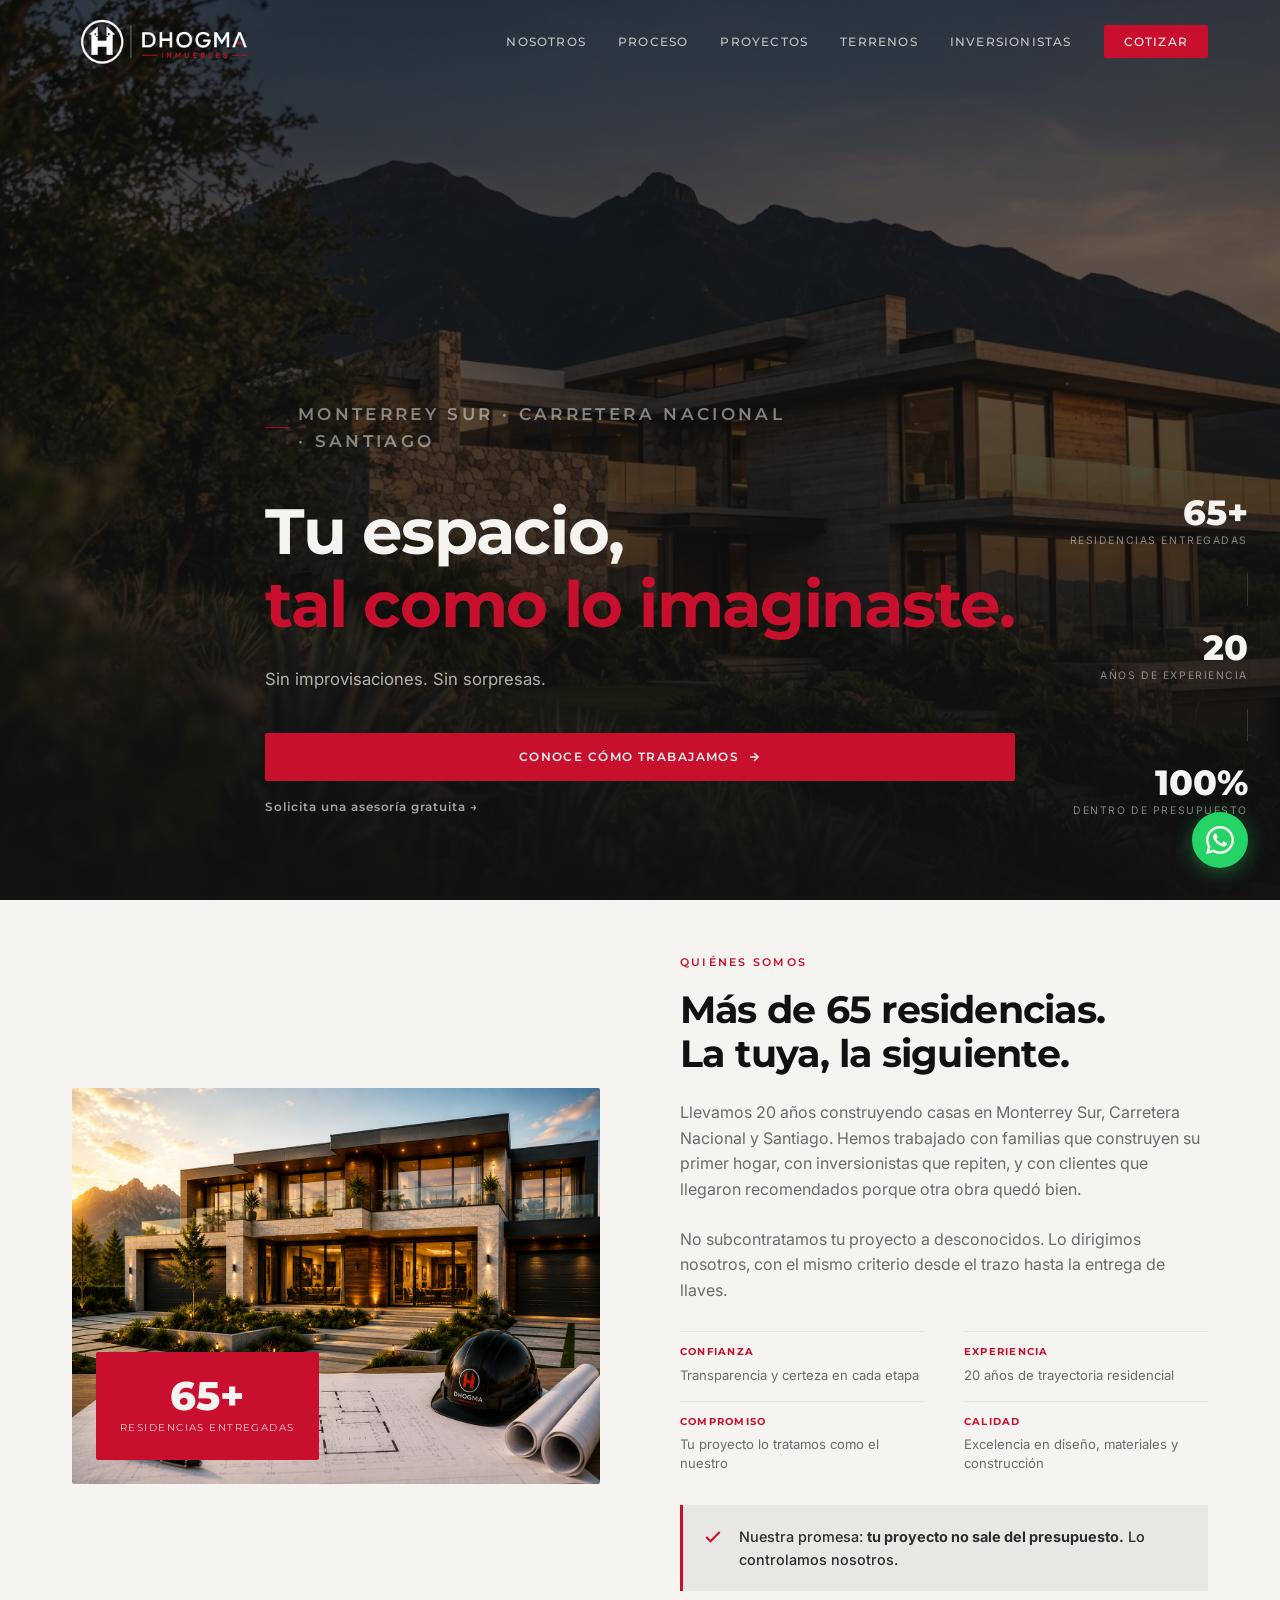
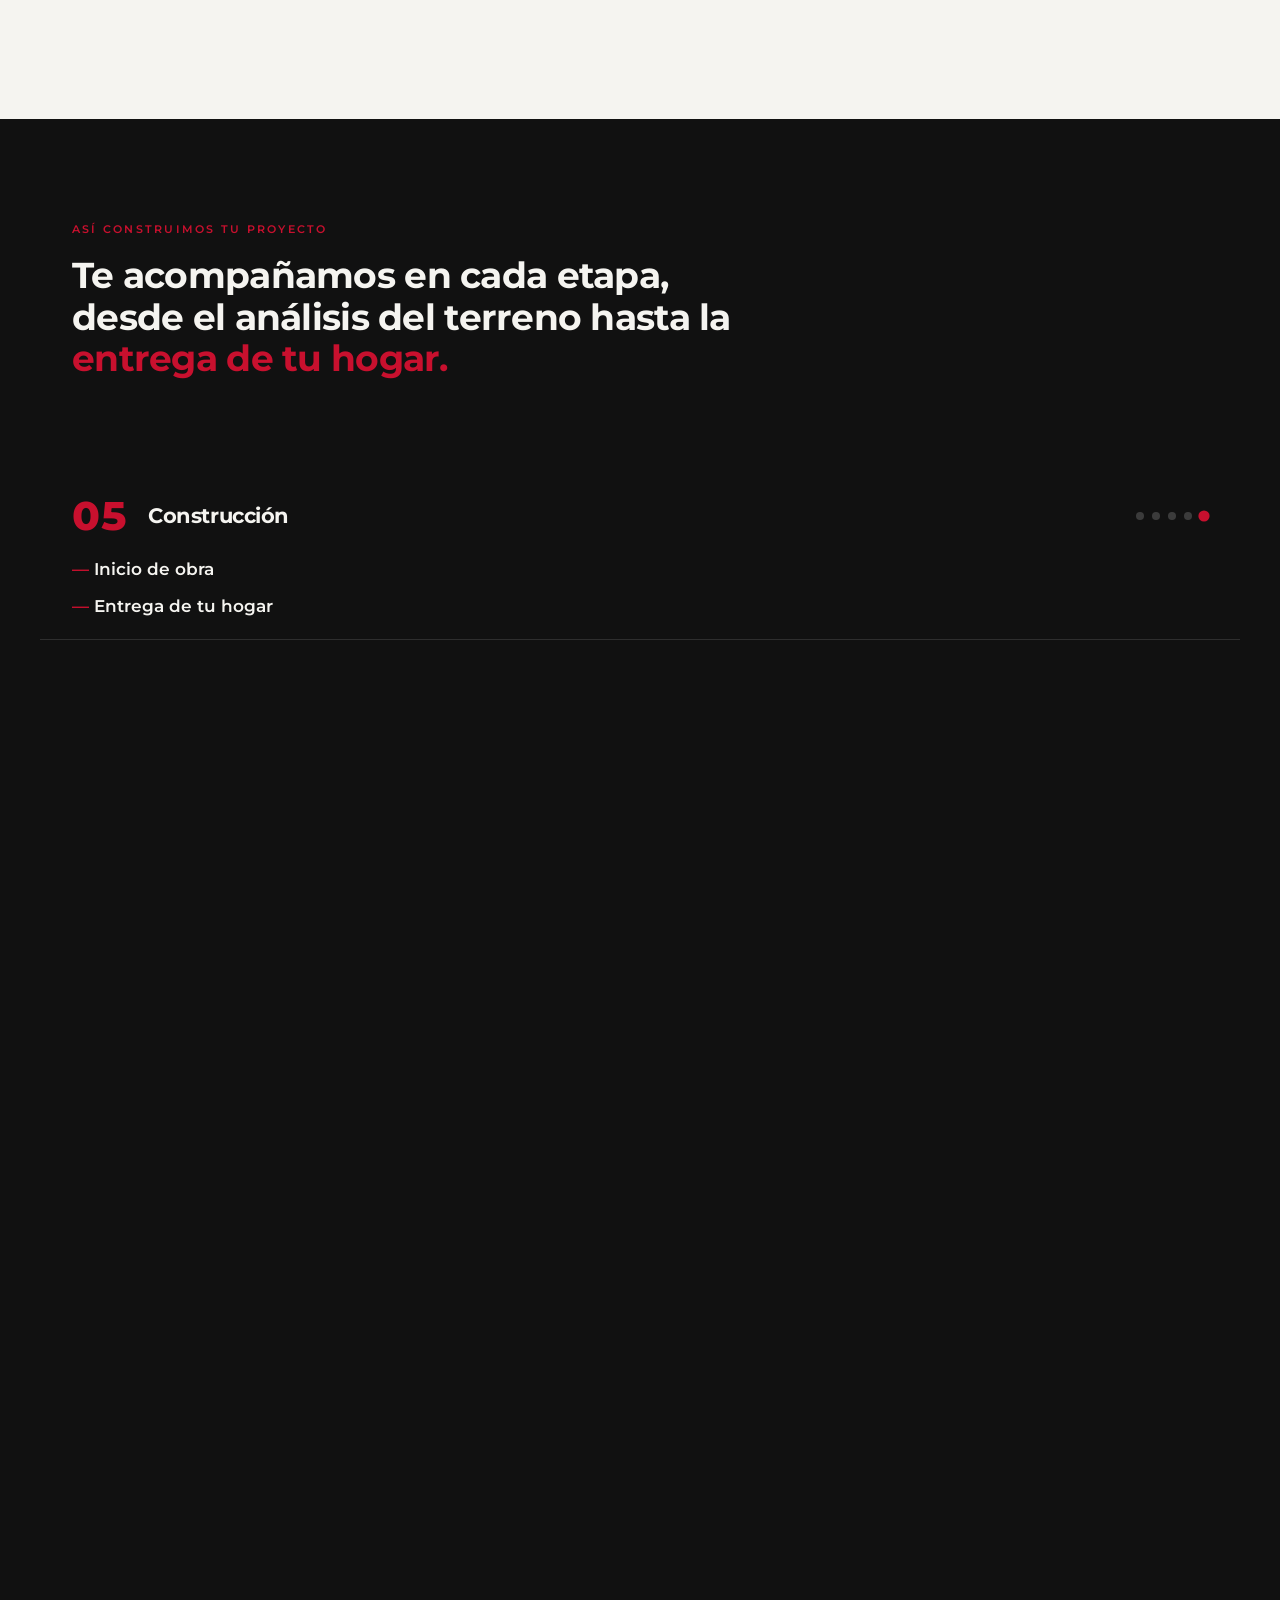
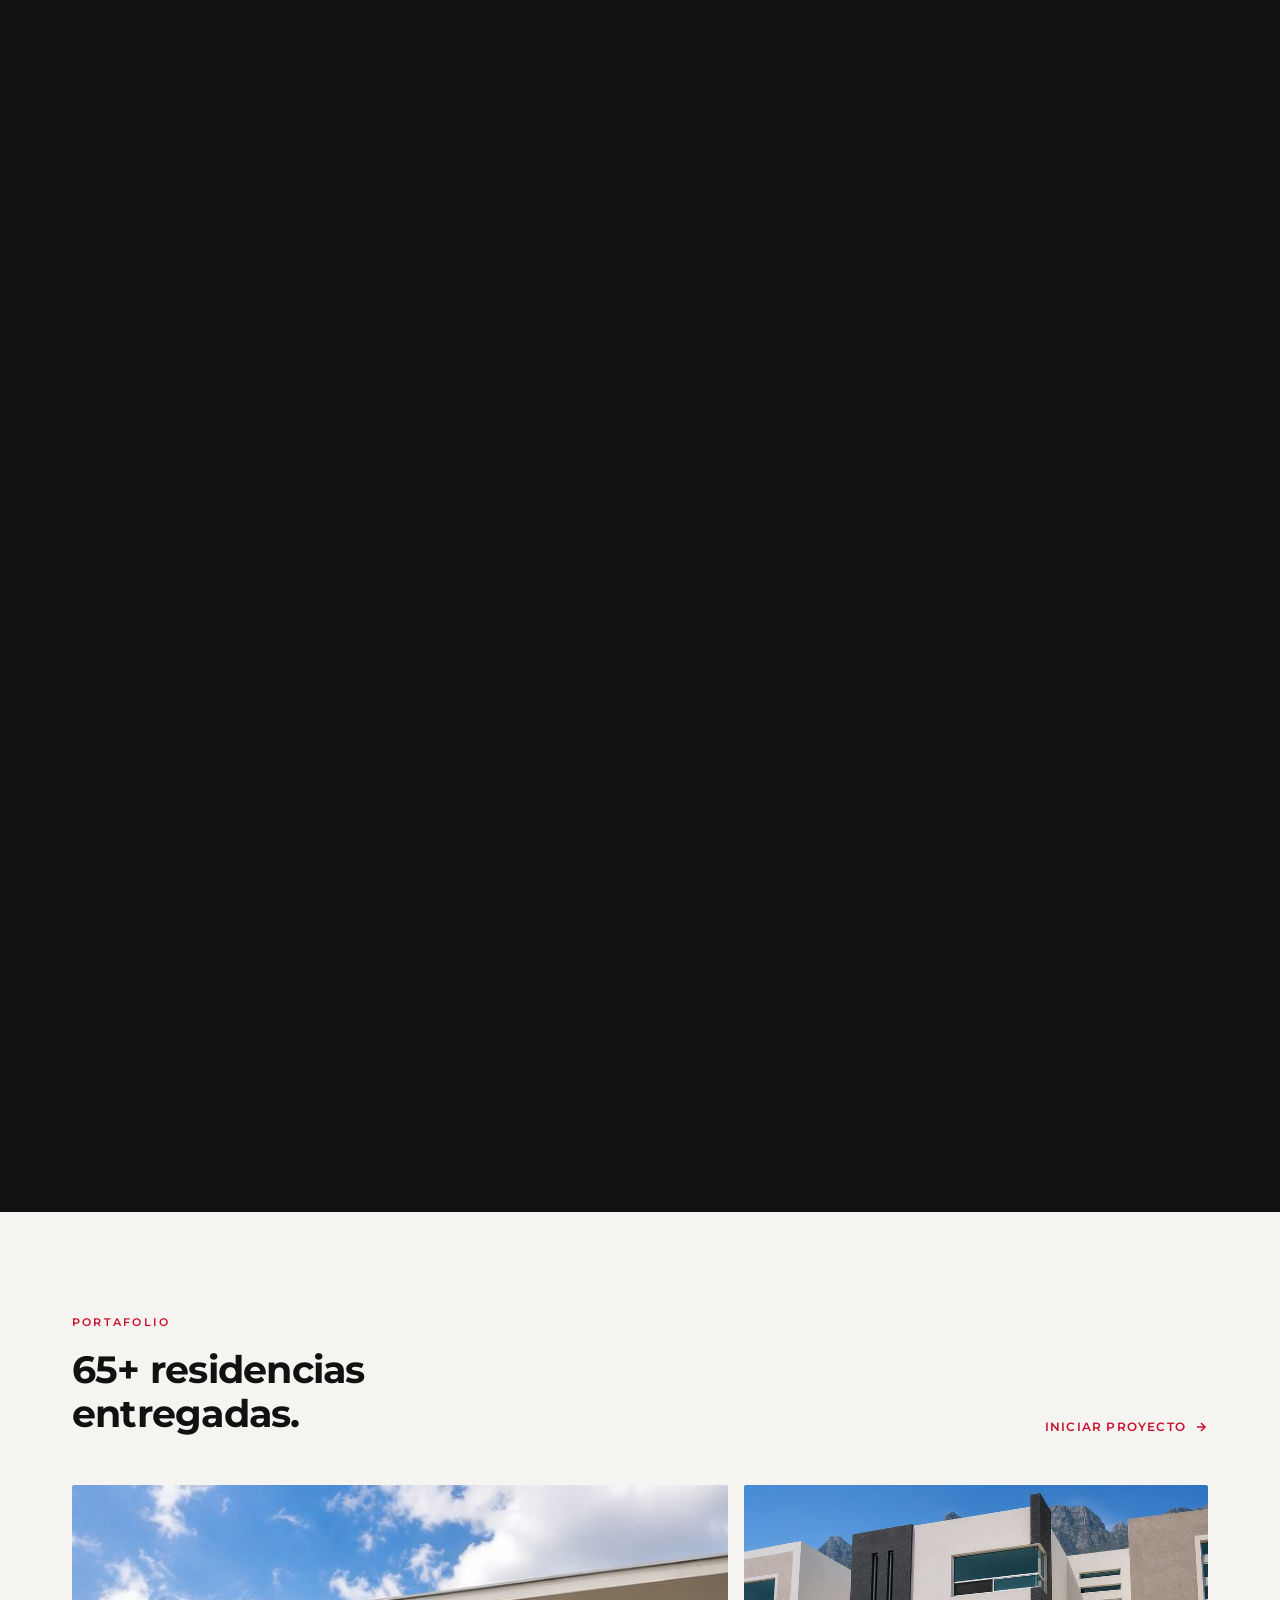
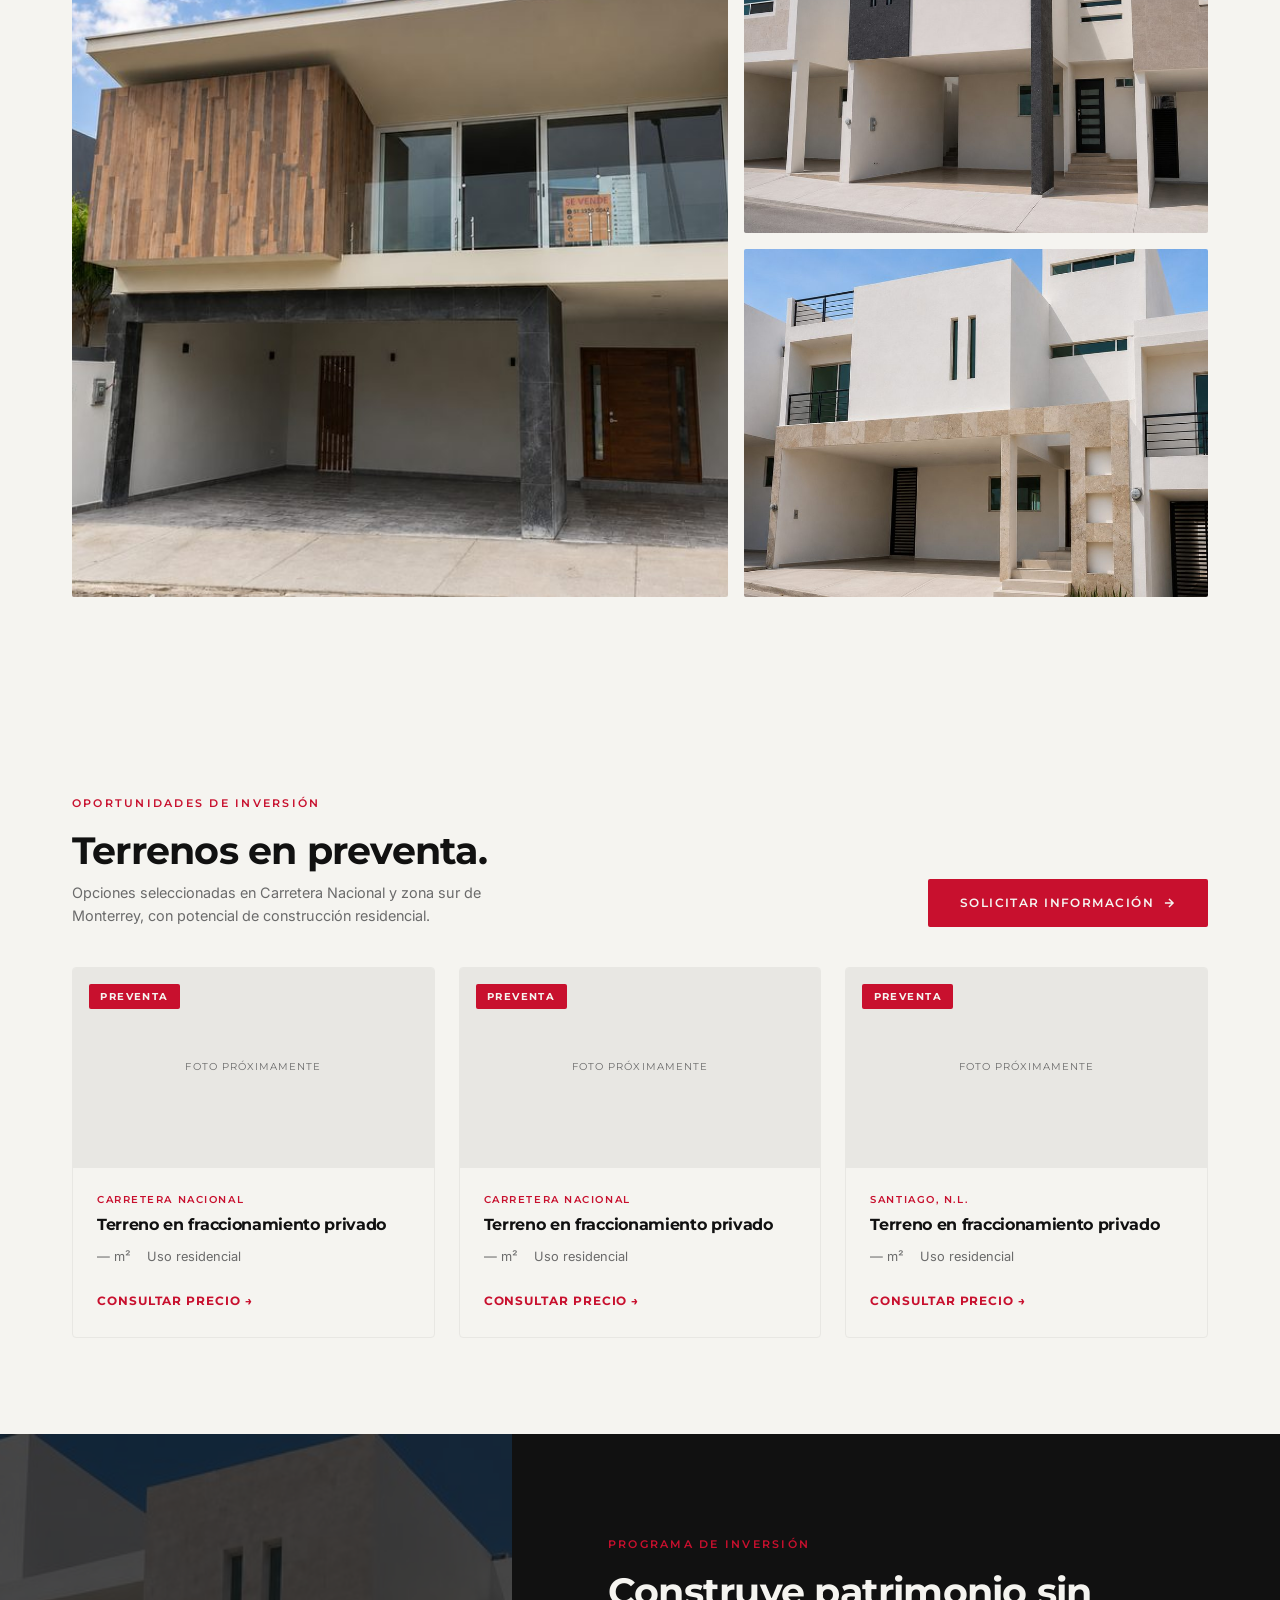
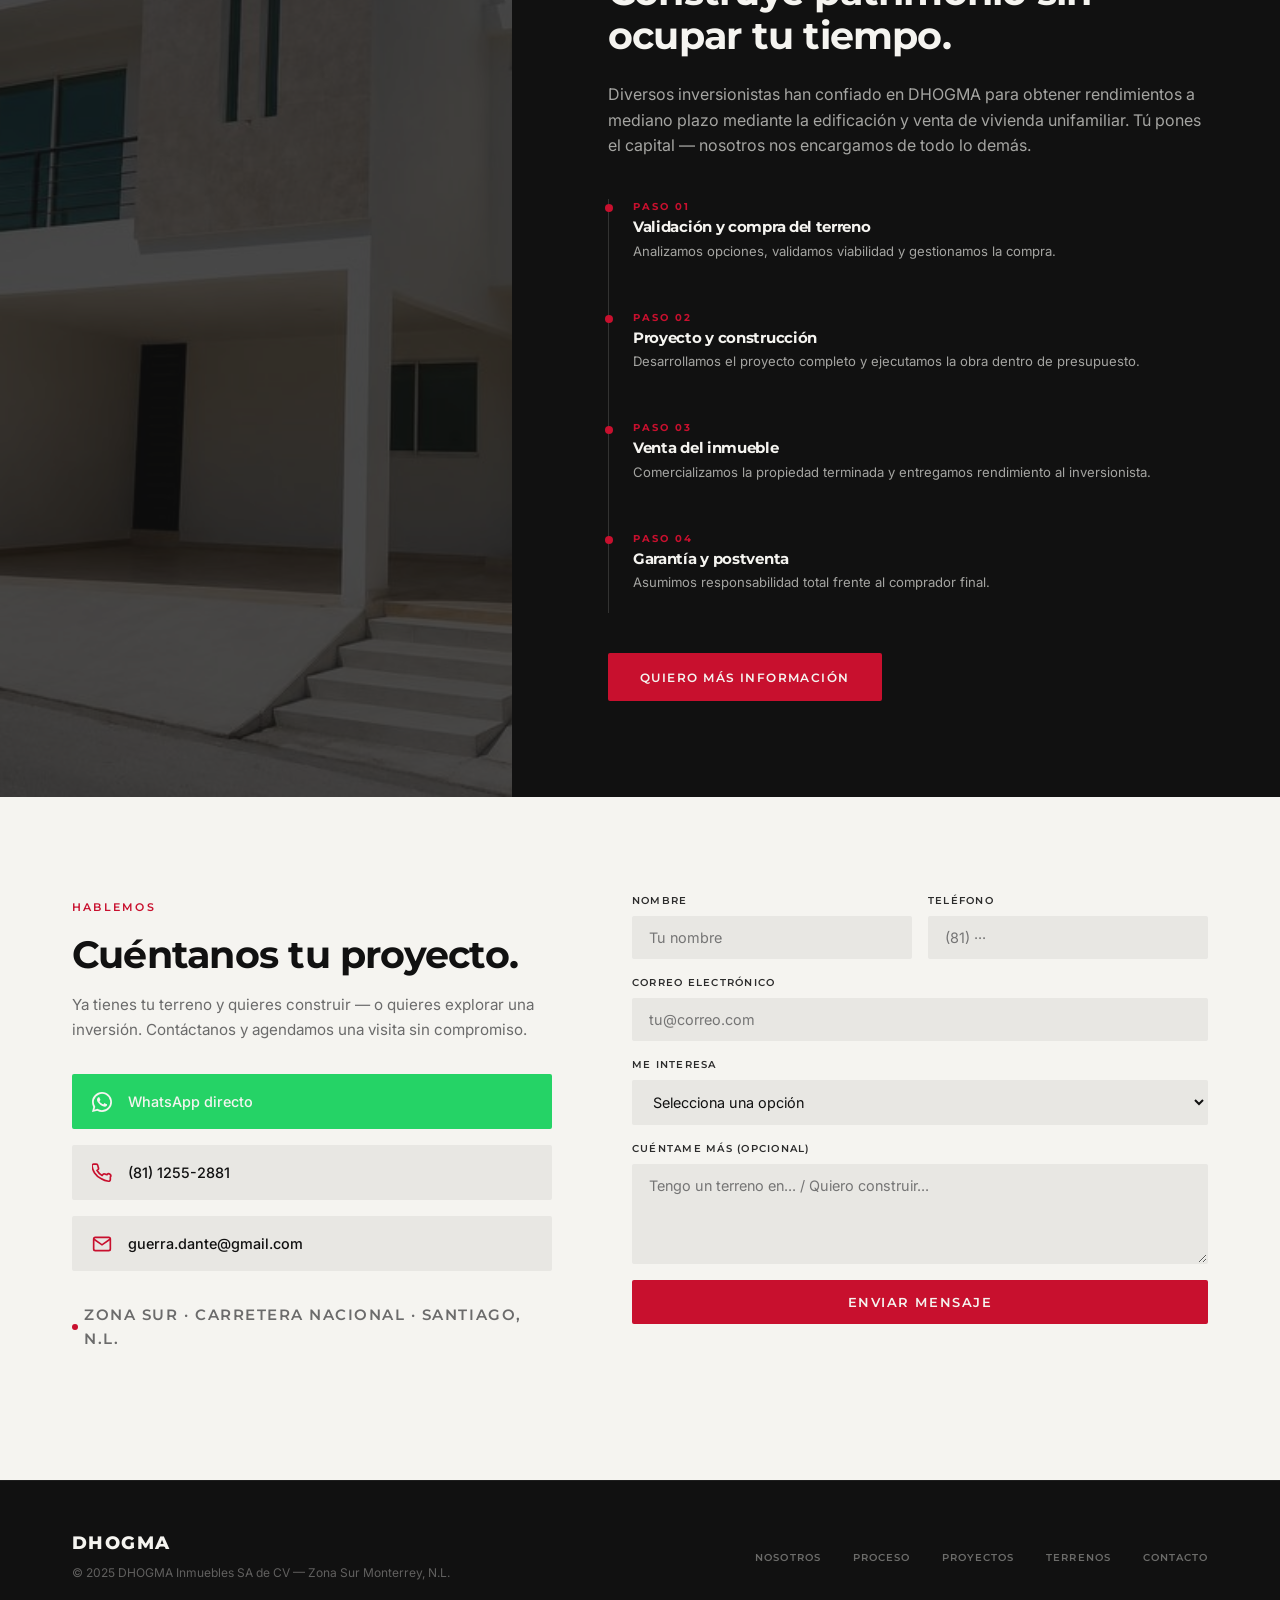
==== commit d2e22055: "Simplifica proceso: lista con guiones animada por fase, sin conteo Se quita "N etapas" del encabezad" ====
--- a/public/index.html
+++ b/public/index.html
@@ -172,13 +172,13 @@
       <span class="section-label">Así construimos tu proyecto</span>
       <h2>Te acompañamos en cada etapa, desde el análisis del terreno hasta la <em style="font-style:normal; color:var(--red)">entrega de tu hogar.</em></h2>
 
-      <!-- Fase activa: una sola figura, siempre completa a la vista, sin scroll horizontal -->
+      <!-- Fase activa: una sola figura, siempre completa a la vista, con la lista
+           de esa fase entrando/saliendo con la animación al cambiar de fase -->
       <div class="proceso-phase-wrap fade-in" id="proceso-phase-wrap">
         <div class="pphase">
           <span class="pphase-num" id="pphase-num">01</span>
           <div class="pphase-body">
             <h3 id="pphase-name">Estudio del terreno</h3>
-            <span class="pphase-count" id="pphase-count">4 etapas</span>
           </div>
           <div class="pphase-dots" id="pphase-dots" role="tablist" aria-label="Fases del proceso">
             <button class="pphase-dot active" data-target="#fase-1" role="tab" aria-selected="true" aria-label="Fase 1, Estudio del terreno"></button>
@@ -188,138 +188,50 @@
             <button class="pphase-dot" data-target="#fase-5" role="tab" aria-selected="false" aria-label="Fase 5, Construcción"></button>
           </div>
         </div>
-      </div>
-
-      <!-- Detalle: acordeón con las 13 etapas, agrupadas por fase -->
-      <div class="proceso-acc fade-in" id="proceso-acc">
-
-        <div class="pacc-fase" id="fase-1" data-num="01" data-name="Estudio del terreno" data-count="4 etapas">
-          <span class="sr-only">Fase 01 — Estudio del terreno</span>
-
-          <div class="pacc-item">
-            <button class="pacc-trigger" aria-expanded="false">
-              <span class="pacc-index">01</span>
-              <span class="pacc-title">Deslinde de terreno</span>
-              <span class="pacc-chev"></span>
-            </button>
-            <div class="pacc-panel"><p>Definimos con precisión los límites de tu propiedad para construir con total certeza y seguridad jurídica.</p></div>
-          </div>
-          <div class="pacc-item">
-            <button class="pacc-trigger" aria-expanded="false">
-              <span class="pacc-index">02</span>
-              <span class="pacc-title">Levantamiento topográfico</span>
-              <span class="pacc-chev"></span>
-            </button>
-            <div class="pacc-panel"><p>Obtenemos las medidas y características reales del terreno como base para un proyecto exitoso.</p></div>
-          </div>
-          <div class="pacc-item">
-            <button class="pacc-trigger" aria-expanded="false">
-              <span class="pacc-index">03</span>
-              <span class="pacc-title">Curvas de nivel</span>
-              <span class="pacc-chev"></span>
-            </button>
-            <div class="pacc-panel"><p>Analizamos la pendiente y el relieve del terreno para optimizar el diseño, la construcción y los costos.</p></div>
-          </div>
-          <div class="pacc-item">
-            <button class="pacc-trigger" aria-expanded="false">
-              <span class="pacc-index">04</span>
-              <span class="pacc-title">Mecánica de suelo</span>
-              <span class="pacc-chev"></span>
-            </button>
-            <div class="pacc-panel"><p>Evaluamos la capacidad del terreno para garantizar una cimentación segura, eficiente y duradera.</p></div>
-          </div>
-        </div>
-
-        <div class="pacc-fase" id="fase-2" data-num="02" data-name="Diseño" data-count="4 etapas">
-          <span class="sr-only">Fase 02 — Diseño</span>
-
-          <div class="pacc-item">
-            <button class="pacc-trigger" aria-expanded="false">
-              <span class="pacc-index">05</span>
-              <span class="pacc-title">Revisión de reglamento interno</span>
-              <span class="pacc-chev"></span>
-            </button>
-            <div class="pacc-panel"><p>Verificamos las normas del fraccionamiento o desarrollo para que tu proyecto cumpla desde el primer día.</p></div>
-          </div>
-          <div class="pacc-item">
-            <button class="pacc-trigger" aria-expanded="false">
-              <span class="pacc-index">06</span>
-              <span class="pacc-title">Anteproyecto</span>
-              <span class="pacc-chev"></span>
-            </button>
-            <div class="pacc-panel"><p>Transformamos tus ideas en una propuesta arquitectónica funcional, estética y adaptada a tus necesidades.</p></div>
-          </div>
-          <div class="pacc-item">
-            <button class="pacc-trigger" aria-expanded="false">
-              <span class="pacc-index">07</span>
-              <span class="pacc-title">Cálculo estructural</span>
-              <span class="pacc-chev"></span>
-            </button>
-            <div class="pacc-panel"><p>Diseñamos la estructura de tu proyecto para ofrecer seguridad, estabilidad y cumplimiento normativo.</p></div>
-          </div>
-          <div class="pacc-item">
-            <button class="pacc-trigger" aria-expanded="false">
-              <span class="pacc-index">08</span>
-              <span class="pacc-title">Proyecto ejecutivo</span>
-              <span class="pacc-chev"></span>
-            </button>
-            <div class="pacc-panel"><p>Desarrollamos todos los planos y especificaciones técnicas necesarios para construir con precisión.</p></div>
-          </div>
-        </div>
-
-        <div class="pacc-fase" id="fase-3" data-num="03" data-name="Gestión" data-count="1 etapa">
-          <span class="sr-only">Fase 03 — Gestión</span>
-
-          <div class="pacc-item">
-            <button class="pacc-trigger" aria-expanded="false">
-              <span class="pacc-index">09</span>
-              <span class="pacc-title">Licencia de construcción</span>
-              <span class="pacc-chev"></span>
-            </button>
-            <div class="pacc-panel"><p>Gestionamos los permisos necesarios para que tu obra inicie de forma legal y sin contratiempos.</p></div>
-          </div>
-        </div>
-
-        <div class="pacc-fase" id="fase-4" data-num="04" data-name="Planeación" data-count="2 etapas">
-          <span class="sr-only">Fase 04 — Planeación</span>
-
-          <div class="pacc-item">
-            <button class="pacc-trigger" aria-expanded="false">
-              <span class="pacc-index">10</span>
-              <span class="pacc-title">Catálogo de conceptos</span>
-              <span class="pacc-chev"></span>
-            </button>
-            <div class="pacc-panel"><p>Elaboramos un presupuesto detallado con cada concepto de obra para brindarte claridad y control financiero.</p></div>
-          </div>
-          <div class="pacc-item">
-            <button class="pacc-trigger" aria-expanded="false">
-              <span class="pacc-index">11</span>
-              <span class="pacc-title">Programa de inversión y avance</span>
-              <span class="pacc-chev"></span>
-            </button>
-            <div class="pacc-panel"><p>Planificamos la inversión y el calendario de ejecución para mantener el control del presupuesto y los tiempos de construcción.</p></div>
-          </div>
-        </div>
-
-        <div class="pacc-fase" id="fase-5" data-num="05" data-name="Construcción" data-count="2 etapas">
-          <span class="sr-only">Fase 05 — Construcción</span>
-
-          <div class="pacc-item">
-            <button class="pacc-trigger" aria-expanded="false">
-              <span class="pacc-index">12</span>
-              <span class="pacc-title">Inicio de obra</span>
-              <span class="pacc-chev"></span>
-            </button>
-            <div class="pacc-panel"><p>Ejecutamos tu proyecto con supervisión profesional, calidad y cumplimiento en cada etapa.</p></div>
-          </div>
-          <div class="pacc-item">
-            <button class="pacc-trigger" aria-expanded="false">
-              <span class="pacc-index">13</span>
-              <span class="pacc-title">Entrega de tu hogar</span>
-              <span class="pacc-chev"></span>
-            </button>
-            <div class="pacc-panel"><p>Tu proyecto terminado, listo para disfrutar y construir momentos inolvidables.</p></div>
-          </div>
+        <ul class="pphase-list" id="pphase-list"></ul>
+      </div>
+
+      <!-- Zonas de scroll: sin contenido visible, marcan cuánto scroll dura cada
+           fase y guardan sus etapas (accesibles / sin JS) para que la lista
+           animada de arriba sepa qué mostrar -->
+      <div class="proceso-scroll" id="proceso-scroll">
+
+        <div class="pacc-fase" id="fase-1" data-num="01" data-name="Estudio del terreno" style="--weight:4">
+          <ul class="sr-only">
+            <li>Deslinde de terreno</li>
+            <li>Levantamiento topográfico</li>
+            <li>Curvas de nivel</li>
+            <li>Mecánica de suelo</li>
+          </ul>
+        </div>
+
+        <div class="pacc-fase" id="fase-2" data-num="02" data-name="Diseño" style="--weight:4">
+          <ul class="sr-only">
+            <li>Revisión de reglamento interno</li>
+            <li>Anteproyecto</li>
+            <li>Cálculo estructural</li>
+            <li>Proyecto ejecutivo</li>
+          </ul>
+        </div>
+
+        <div class="pacc-fase" id="fase-3" data-num="03" data-name="Gestión" style="--weight:1">
+          <ul class="sr-only">
+            <li>Licencia de construcción</li>
+          </ul>
+        </div>
+
+        <div class="pacc-fase" id="fase-4" data-num="04" data-name="Planeación" style="--weight:2">
+          <ul class="sr-only">
+            <li>Catálogo de conceptos</li>
+            <li>Programa de inversión y avance</li>
+          </ul>
+        </div>
+
+        <div class="pacc-fase" id="fase-5" data-num="05" data-name="Construcción" style="--weight:2">
+          <ul class="sr-only">
+            <li>Inicio de obra</li>
+            <li>Entrega de tu hogar</li>
+          </ul>
         </div>
 
       </div>
--- a/public/css/styles.css
+++ b/public/css/styles.css
@@ -711,14 +711,6 @@
   color: var(--white);
 }
 
-.pphase-count {
-  font-family: var(--font-heading);
-  font-size: 0.7rem;
-  letter-spacing: 0.06em;
-  text-transform: uppercase;
-  color: rgba(245,244,240,0.45);
-}
-
 /* Puntos: las 5 fases siempre completamente visibles, sin scroll */
 .pphase-dots {
   display: flex;
@@ -751,18 +743,6 @@
   .pphase-dots { width: 100%; order: 1; justify-content: flex-start; }
 }
 
-/* ── Proceso: acordeón de 12 etapas ── */
-.proceso-acc {
-  margin-top: 3.5rem;
-}
-
-.pacc-fase {
-  padding-top: 1.75rem;
-  scroll-margin-top: 6rem;
-}
-
-.pacc-fase:first-child { padding-top: 0; }
-
 .sr-only {
   position: absolute;
   width: 1px; height: 1px;
@@ -773,90 +753,57 @@
   border: 0;
 }
 
-.pacc-item {
-  border-top: 1px solid rgba(255,255,255,0.08);
-}
-
-.pacc-fase:last-child .pacc-item:last-child {
-  border-bottom: 1px solid rgba(255,255,255,0.08);
-}
-
-.pacc-trigger {
-  width: 100%;
-  display: grid;
-  grid-template-columns: 3rem 1fr auto;
-  align-items: center;
-  gap: 1rem;
-  background: none;
-  border: none;
-  cursor: pointer;
-  padding: 1.35rem 0;
-  font-family: inherit;
-  color: var(--white);
-  text-align: left;
-}
-
-.pacc-trigger:focus-visible { outline: 2px solid var(--red); outline-offset: 2px; }
-
-.pacc-index {
-  font-family: var(--font-heading);
-  font-size: 1.5rem;
-  font-weight: 800;
+/* Lista de la fase activa: entra/sale con la animación al cambiar de fase */
+.pphase-list {
+  list-style: none;
+  margin-top: 1.25rem;
+  display: flex;
+  flex-direction: column;
+  gap: 0.6rem;
+  min-height: 2rem;
+  transition: opacity 0.2s ease, transform 0.2s ease;
+}
+
+.pphase-list.is-switching {
+  opacity: 0;
+  transform: translateY(10px);
+}
+
+.pphase-list li {
+  font-family: var(--font-heading);
+  font-size: 1.05rem;
+  font-weight: 600;
+  color: var(--white);
+  opacity: 0;
+  transform: translateX(-6px);
+  animation: pphaseItemIn 0.4s ease forwards;
+  animation-delay: calc(var(--i) * 70ms);
+}
+
+.pphase-list li::before {
+  content: "— ";
   color: var(--red);
-  opacity: 0.55;
-  font-variant-numeric: tabular-nums;
-  transition: opacity 0.2s ease;
-}
-
-.pacc-item.open .pacc-index,
-.pacc-trigger:hover .pacc-index { opacity: 1; }
-
-.pacc-title {
-  font-family: var(--font-heading);
-  font-size: 1.2rem;
-  font-weight: 700;
-  letter-spacing: -0.01em;
-}
-
-@media (max-width: 480px) {
-  .pacc-trigger { grid-template-columns: 2.25rem 1fr auto; gap: 0.75rem; }
-  .pacc-index { font-size: 1.1rem; }
-  .pacc-title { font-size: 1.02rem; }
-}
-
-.pacc-chev {
-  flex-shrink: 0;
-  width: 8px;
-  height: 8px;
-  border-right: 2px solid rgba(245,244,240,0.4);
-  border-bottom: 2px solid rgba(245,244,240,0.4);
-  transform: rotate(45deg);
-  transition: transform 0.25s ease;
-}
-
-.pacc-item.open .pacc-chev { transform: rotate(-135deg); }
-
-.pacc-panel {
-  height: 0;
-  overflow: hidden;
-  transition: height 0.25s ease;
-}
-
-.pacc-panel p {
-  font-size: 0.86rem;
-  color: rgba(245,244,240,0.55);
-  line-height: 1.65;
-  max-width: 46rem;
-  padding-bottom: 1.25rem;
-  padding-left: 3rem;
-}
-
-@media (max-width: 480px) {
-  .pacc-panel p { padding-left: 2.25rem; }
+}
+
+@keyframes pphaseItemIn {
+  to { opacity: 1; transform: translateX(0); }
 }
 
 @media (prefers-reduced-motion: reduce) {
-  .pacc-panel { transition: none; }
+  .pphase-list, .pphase-list li { transition: none; animation: none; opacity: 1; transform: none; }
+}
+
+/* Zonas de scroll invisibles: marcan cuánto dura cada fase (más etapas, más scroll) */
+.proceso-scroll {
+  margin-top: 2rem;
+}
+
+.pacc-fase {
+  min-height: calc(var(--weight) * 12vh + 8rem);
+}
+
+@media (max-width: 560px) {
+  .pacc-fase { min-height: calc(var(--weight) * 16vh + 6rem); }
 }
 
 /* ============================================================
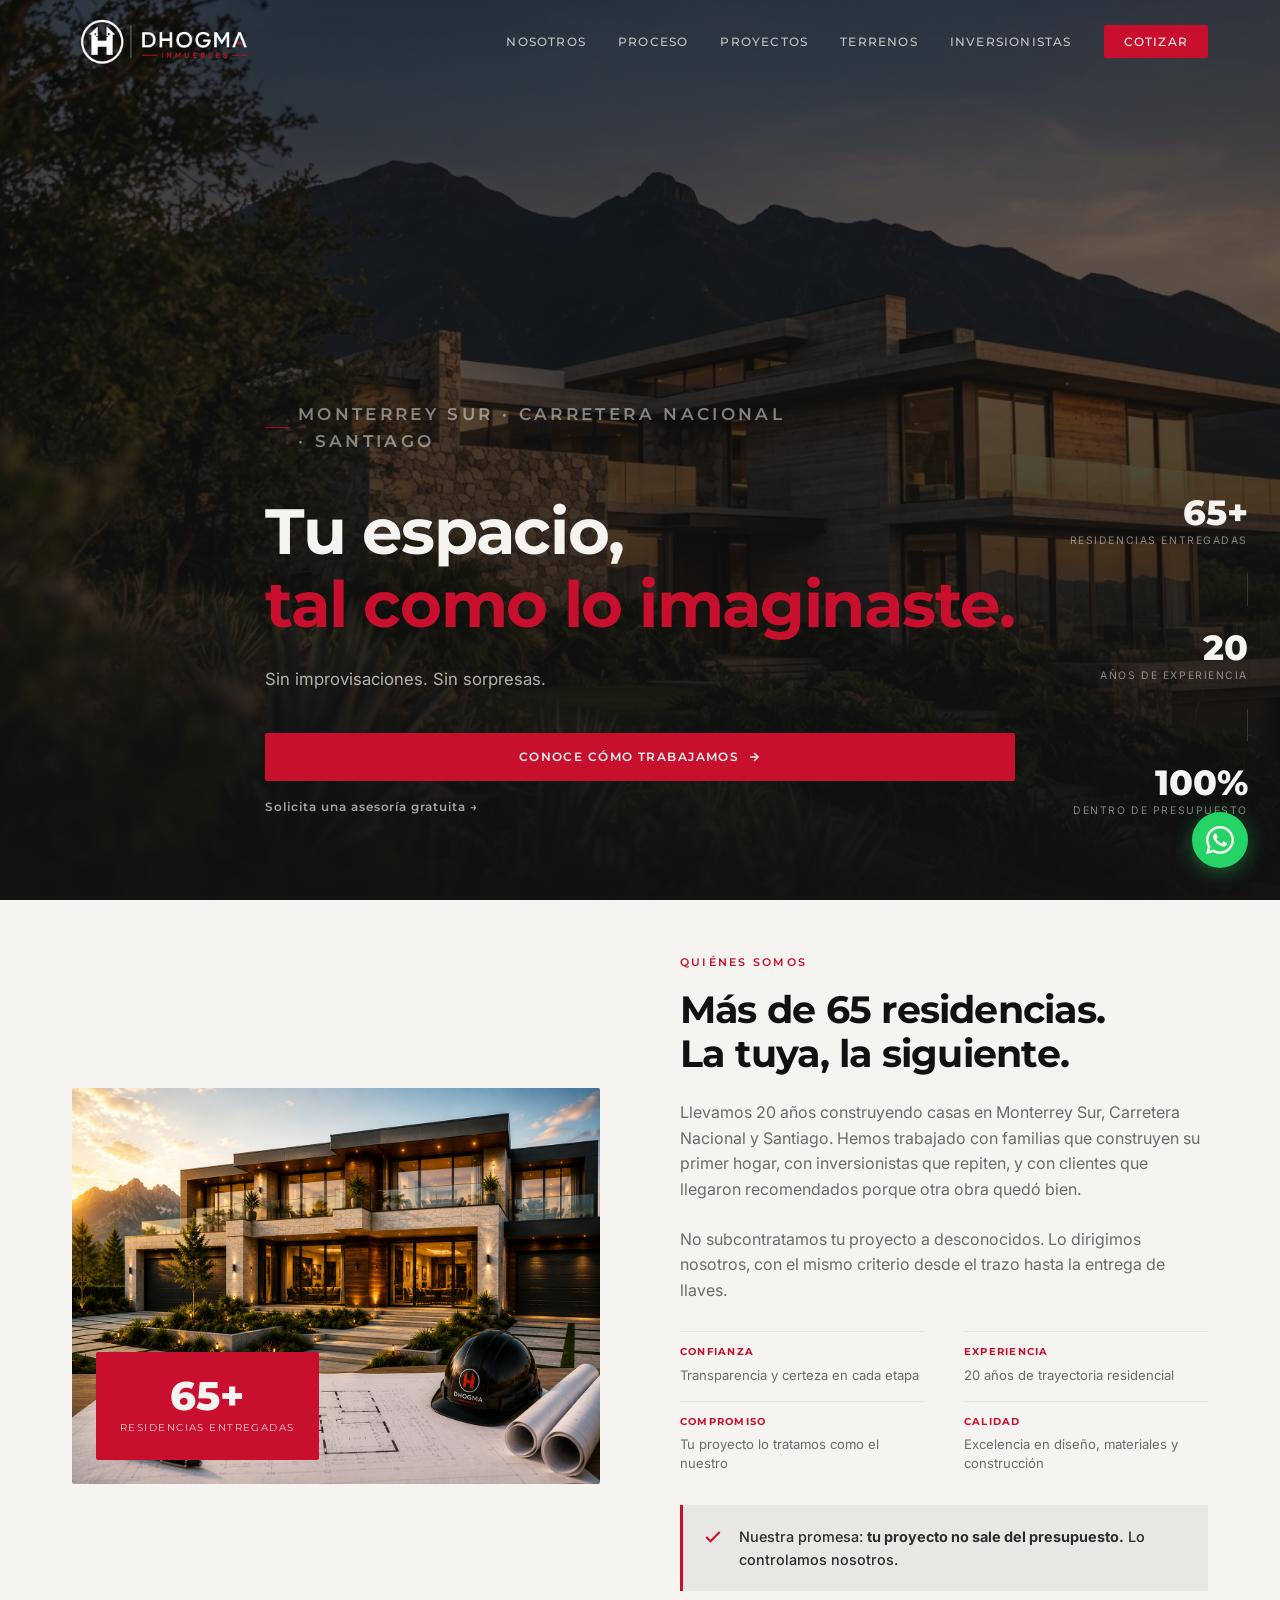
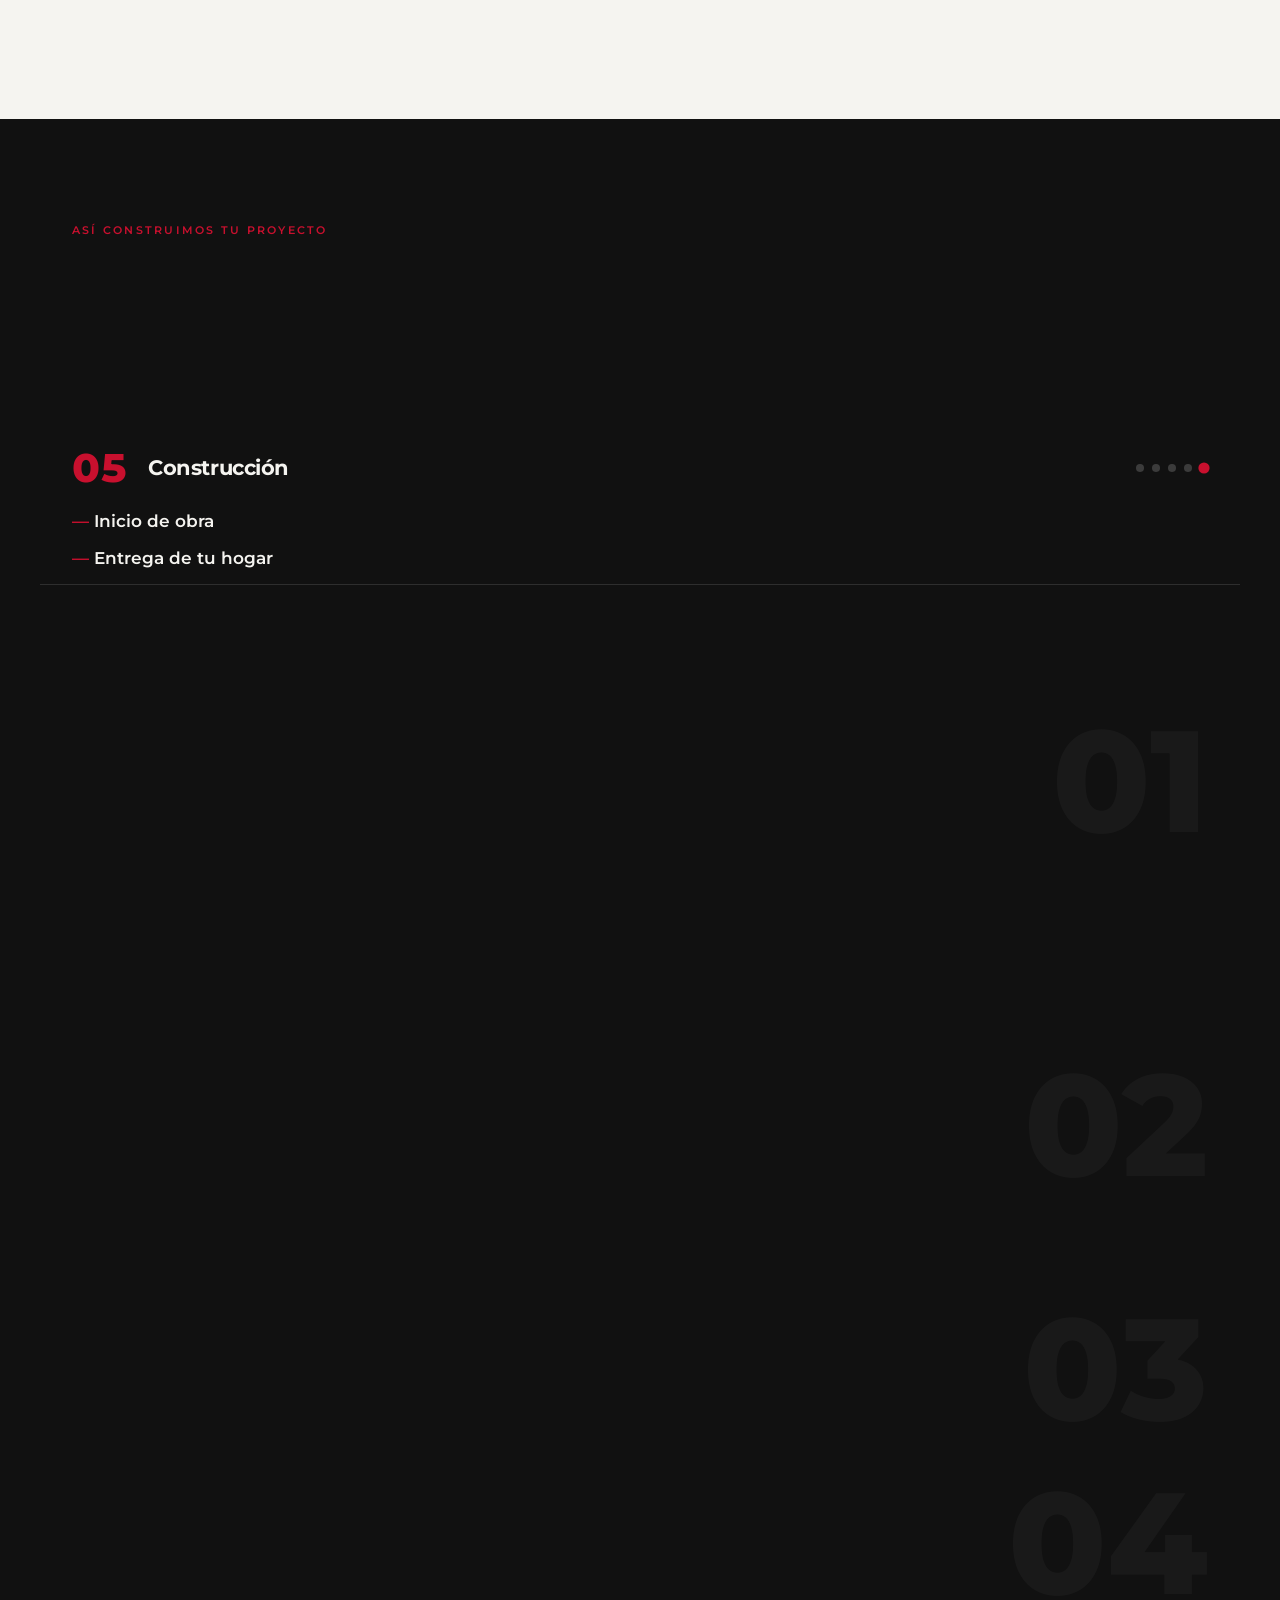
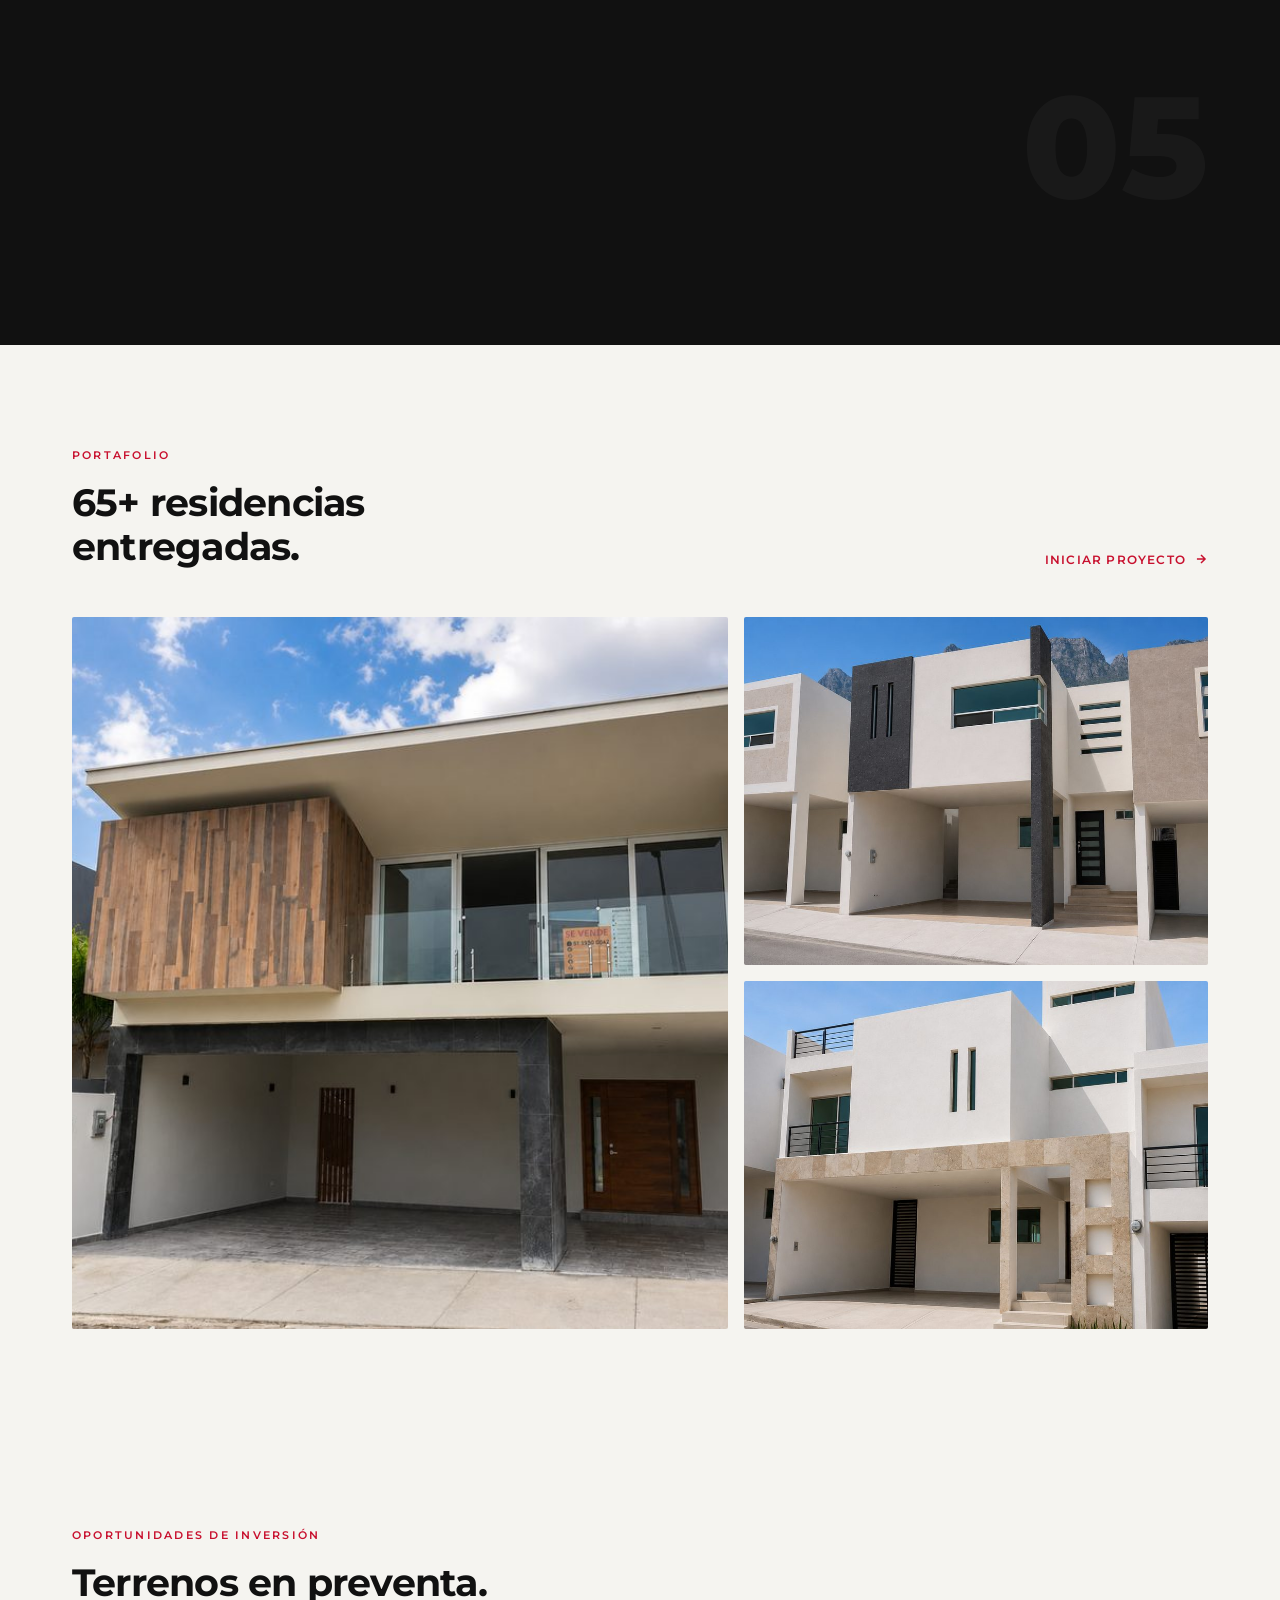
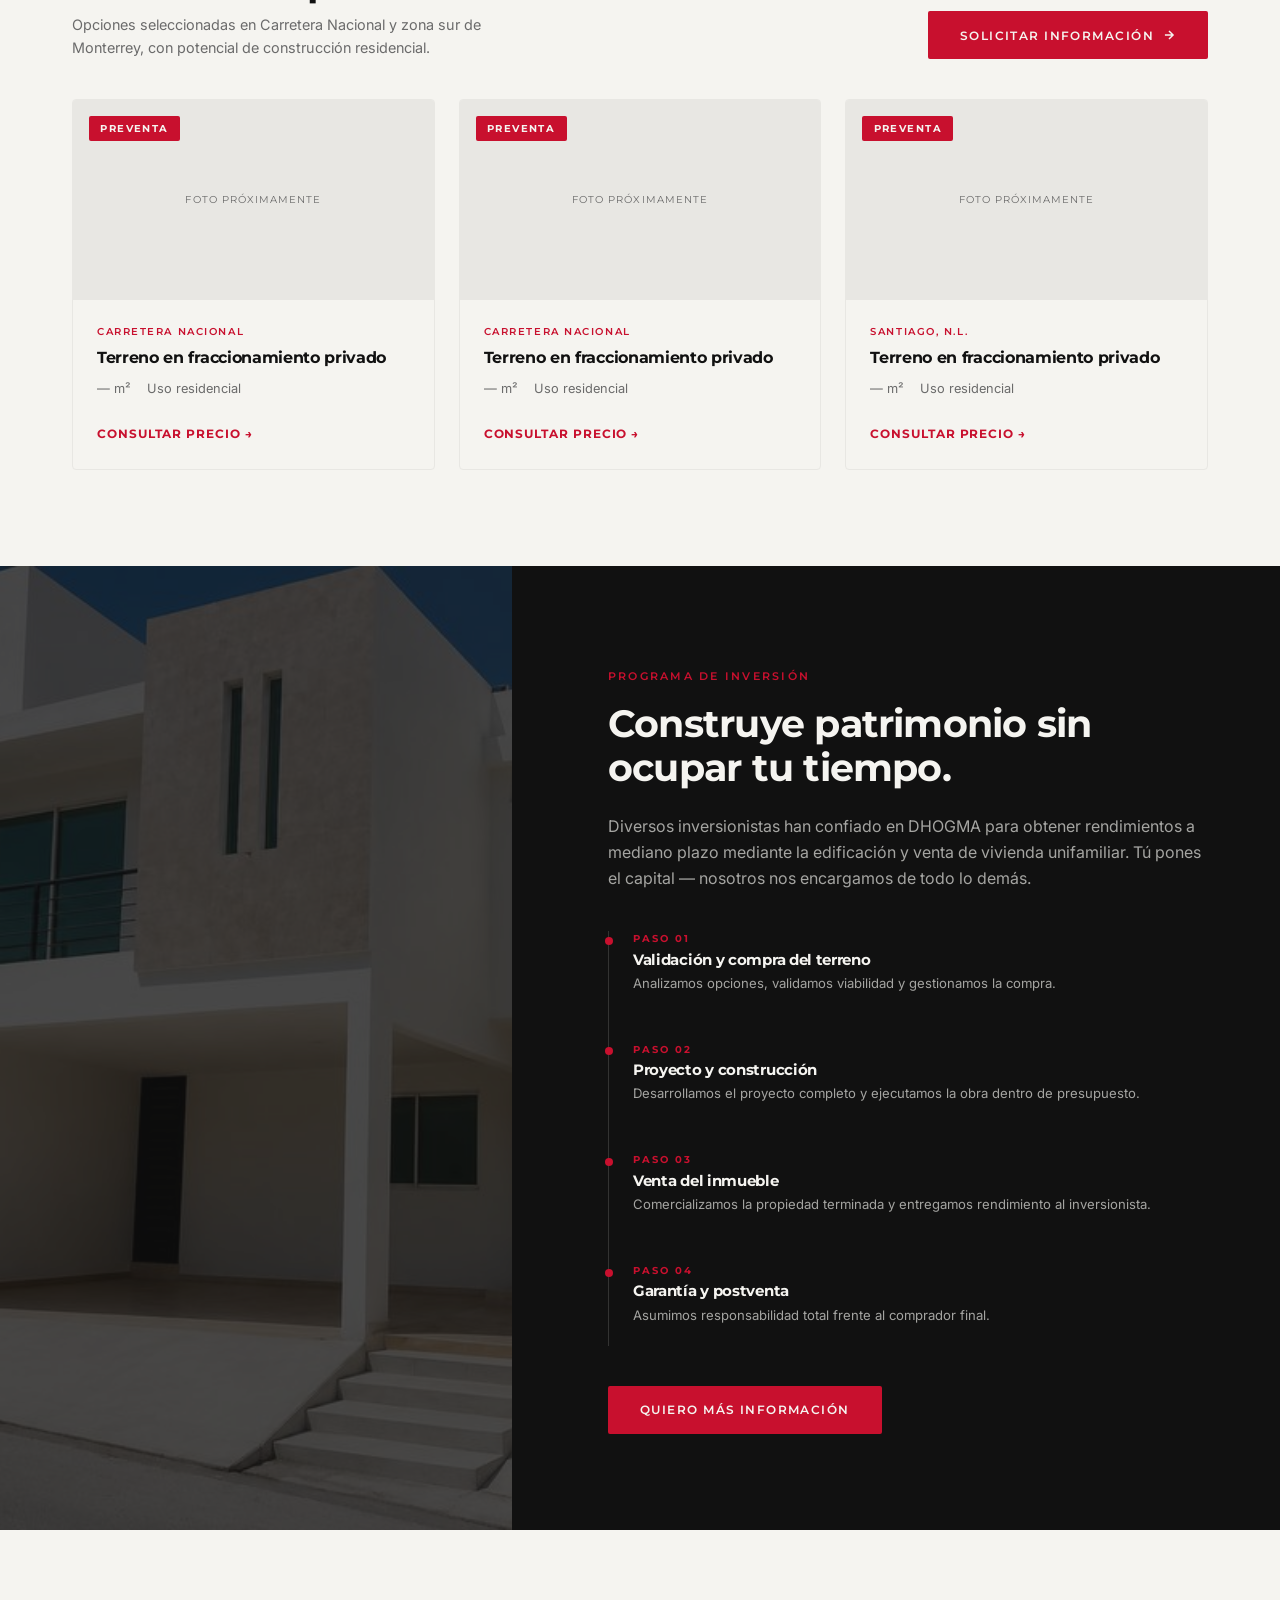
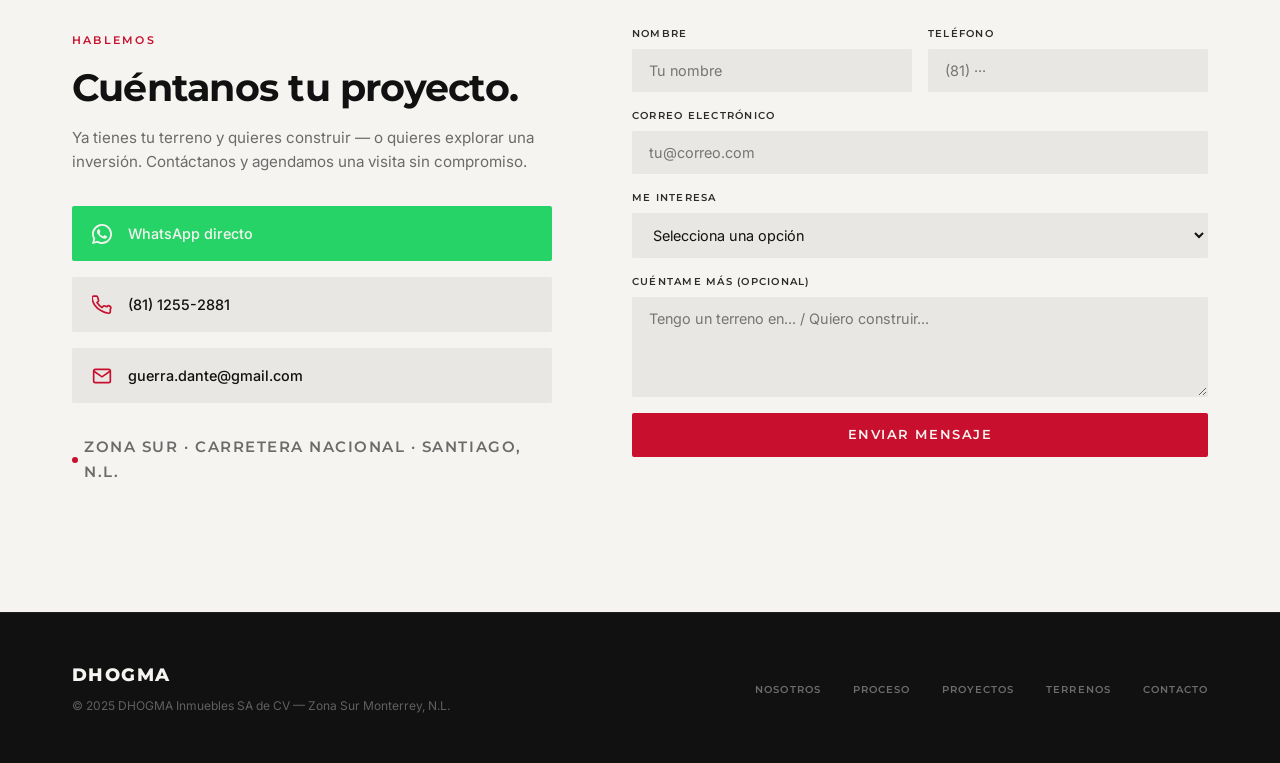
==== commit 451df4ed: "Sticky a nivel de sección y menos espacio vacío entre fases El encabezado completo (etiqueta "Así co" ====
--- a/public/index.html
+++ b/public/index.html
@@ -169,12 +169,13 @@
   ══════════════════════════════════════════ -->
   <section id="proceso">
     <div class="container">
-      <span class="section-label">Así construimos tu proyecto</span>
-      <h2>Te acompañamos en cada etapa, desde el análisis del terreno hasta la <em style="font-style:normal; color:var(--red)">entrega de tu hogar.</em></h2>
-
-      <!-- Fase activa: una sola figura, siempre completa a la vista, con la lista
-           de esa fase entrando/saliendo con la animación al cambiar de fase -->
-      <div class="proceso-phase-wrap fade-in" id="proceso-phase-wrap">
+
+      <!-- Todo el encabezado de la sección queda pegado arriba mientras se
+           recorre el proceso: la etiqueta, el título y la fase activa -->
+      <div class="proceso-sticky fade-in" id="proceso-sticky">
+        <span class="section-label">Así construimos tu proyecto</span>
+        <h2>Te acompañamos en cada etapa, desde el análisis del terreno hasta la <em style="font-style:normal; color:var(--red)">entrega de tu hogar.</em></h2>
+
         <div class="pphase">
           <span class="pphase-num" id="pphase-num">01</span>
           <div class="pphase-body">
--- a/public/css/styles.css
+++ b/public/css/styles.css
@@ -660,32 +660,48 @@
 
 #proceso .section-label { color: var(--red); }
 
-#proceso h2 {
-  font-size: clamp(1.6rem, 2.8vw, 2.6rem);
-  color: var(--white);
-  max-width: 680px;
-  margin-bottom: 3rem;
-}
-
-/* ── Proceso: figura única de fase activa (sin scroll horizontal) ── */
-.proceso-phase-wrap {
-  margin-top: 3rem;
+/* ── Encabezado pegajoso: etiqueta + título + fase activa, como una unidad ── */
+.proceso-sticky {
   position: sticky;
   top: 4.5rem;
   z-index: 20;
   background: var(--black);
-  margin-left: -2rem;
-  margin-right: -2rem;
-  padding: 1.25rem 2rem;
+  margin: 0 -2rem;
+  padding: 0 2rem 1.25rem;
   border-bottom: 1px solid transparent;
-  transition: border-color 0.25s ease;
-}
-
-/* Sobre fondo negro una box-shadow no se ve — el corte se marca con un borde real */
-.proceso-phase-wrap.is-stuck {
+  transition: border-color 0.25s ease, padding-bottom 0.25s ease;
+}
+
+.proceso-sticky.is-stuck {
   border-bottom-color: rgba(255,255,255,0.12);
-}
-
+  padding-bottom: 0.75rem;
+}
+
+#proceso h2 {
+  font-size: clamp(1.6rem, 2.8vw, 2.6rem);
+  color: var(--white);
+  max-width: 680px;
+  margin: 0;
+  padding-top: 2.5rem;
+  padding-bottom: 2rem;
+  transition: max-height 0.3s ease, opacity 0.2s ease, padding 0.3s ease;
+  max-height: 12rem;
+  overflow: hidden;
+}
+
+/* Una vez pegado, el título se recoge para no comerse toda la pantalla */
+.proceso-sticky.is-stuck h2 {
+  max-height: 0;
+  padding-top: 0.75rem;
+  padding-bottom: 0;
+  opacity: 0;
+}
+
+@media (prefers-reduced-motion: reduce) {
+  #proceso h2 { transition: none; }
+}
+
+/* ── Proceso: figura única de fase activa (sin scroll horizontal) ── */
 .pphase {
   display: flex;
   align-items: center;
@@ -793,17 +809,36 @@
   .pphase-list, .pphase-list li { transition: none; animation: none; opacity: 1; transform: none; }
 }
 
-/* Zonas de scroll invisibles: marcan cuánto dura cada fase (más etapas, más scroll) */
+/* Zonas de scroll: marcan cuánto dura cada fase (más etapas, más scroll).
+   Se mantienen cortas para no dejar tramos vacíos largos, y un numeral
+   tenue de fondo evita que se sientan como un espacio roto. */
 .proceso-scroll {
-  margin-top: 2rem;
+  margin-top: 1.5rem;
+  position: relative;
 }
 
 .pacc-fase {
-  min-height: calc(var(--weight) * 12vh + 8rem);
+  position: relative;
+  min-height: calc(var(--weight) * 70px + 4rem);
+  display: flex;
+  align-items: center;
+  justify-content: flex-end;
+  overflow: hidden;
+}
+
+.pacc-fase::before {
+  content: attr(data-num);
+  font-family: var(--font-heading);
+  font-weight: 800;
+  font-size: 9rem;
+  line-height: 1;
+  color: rgba(255,255,255,0.035);
+  pointer-events: none;
 }
 
 @media (max-width: 560px) {
-  .pacc-fase { min-height: calc(var(--weight) * 16vh + 6rem); }
+  .pacc-fase { min-height: calc(var(--weight) * 90px + 3rem); }
+  .pacc-fase::before { font-size: 6rem; }
 }
 
 /* ============================================================
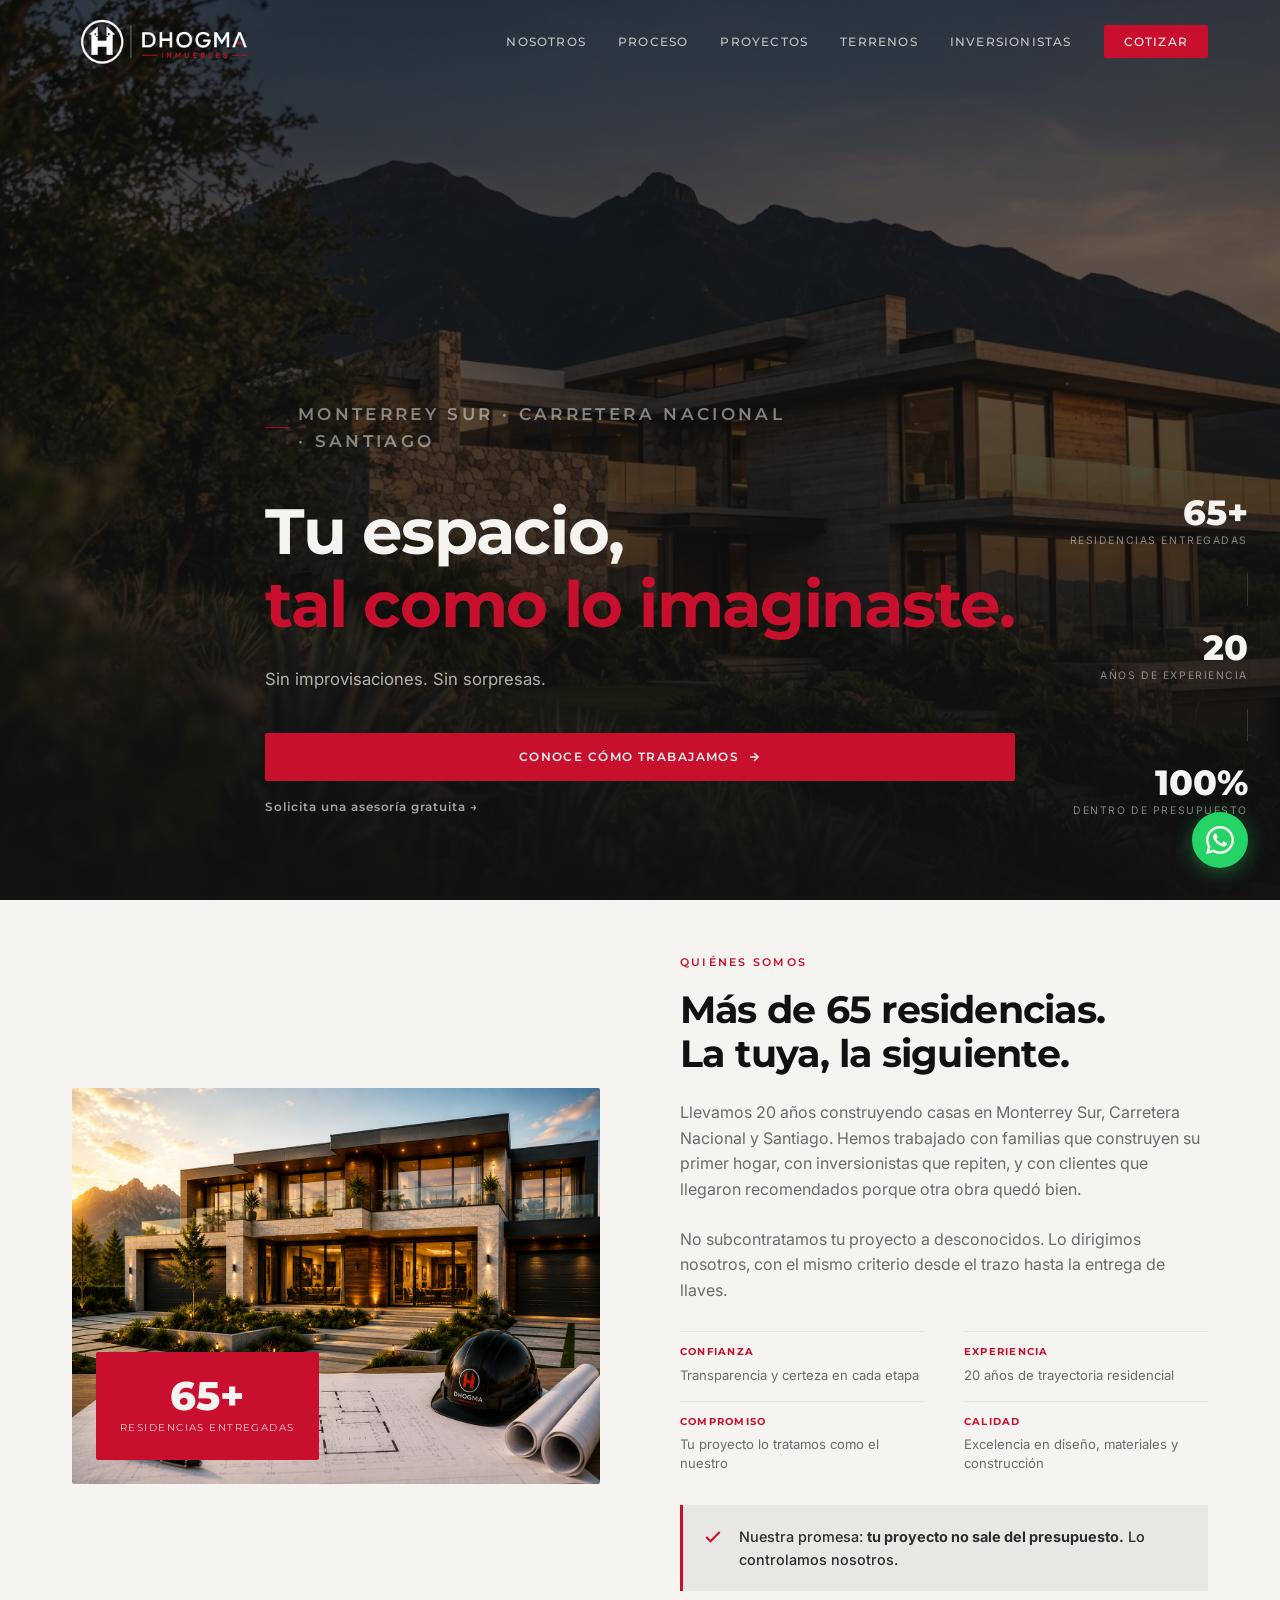
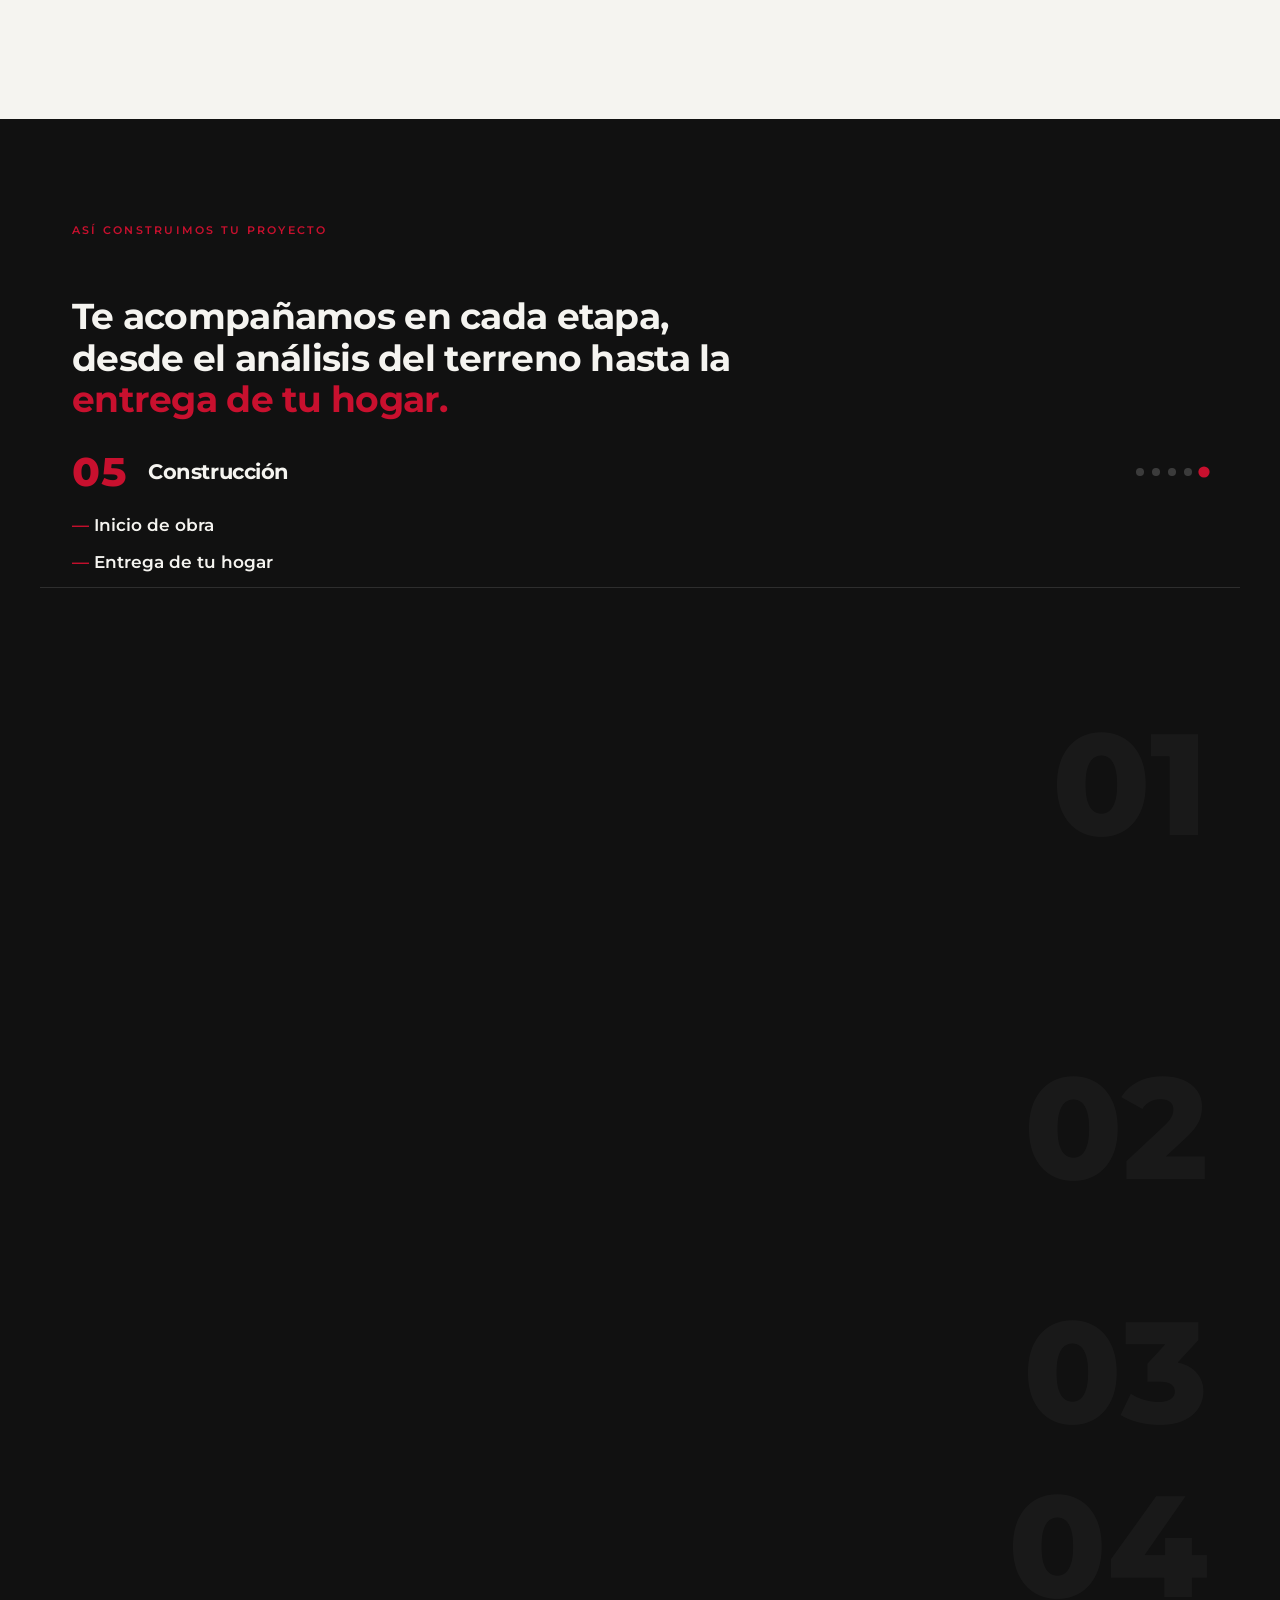
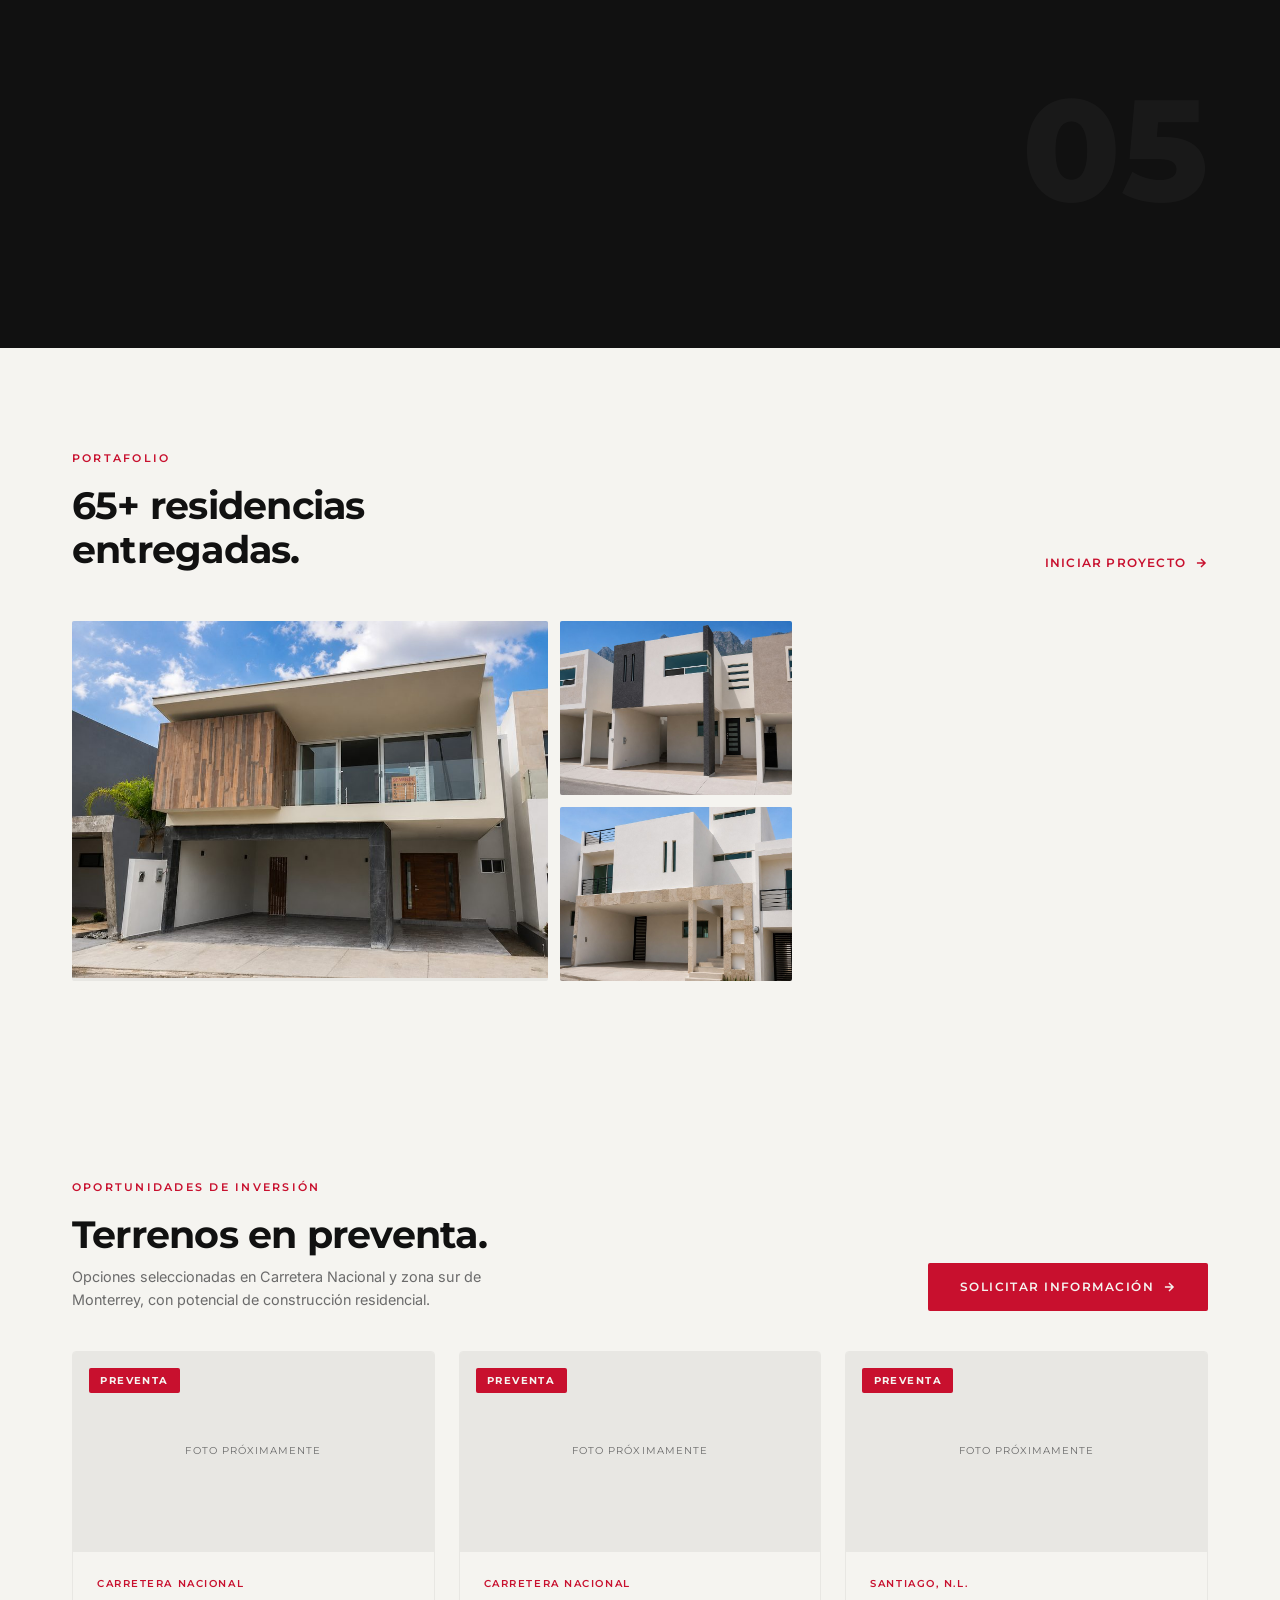
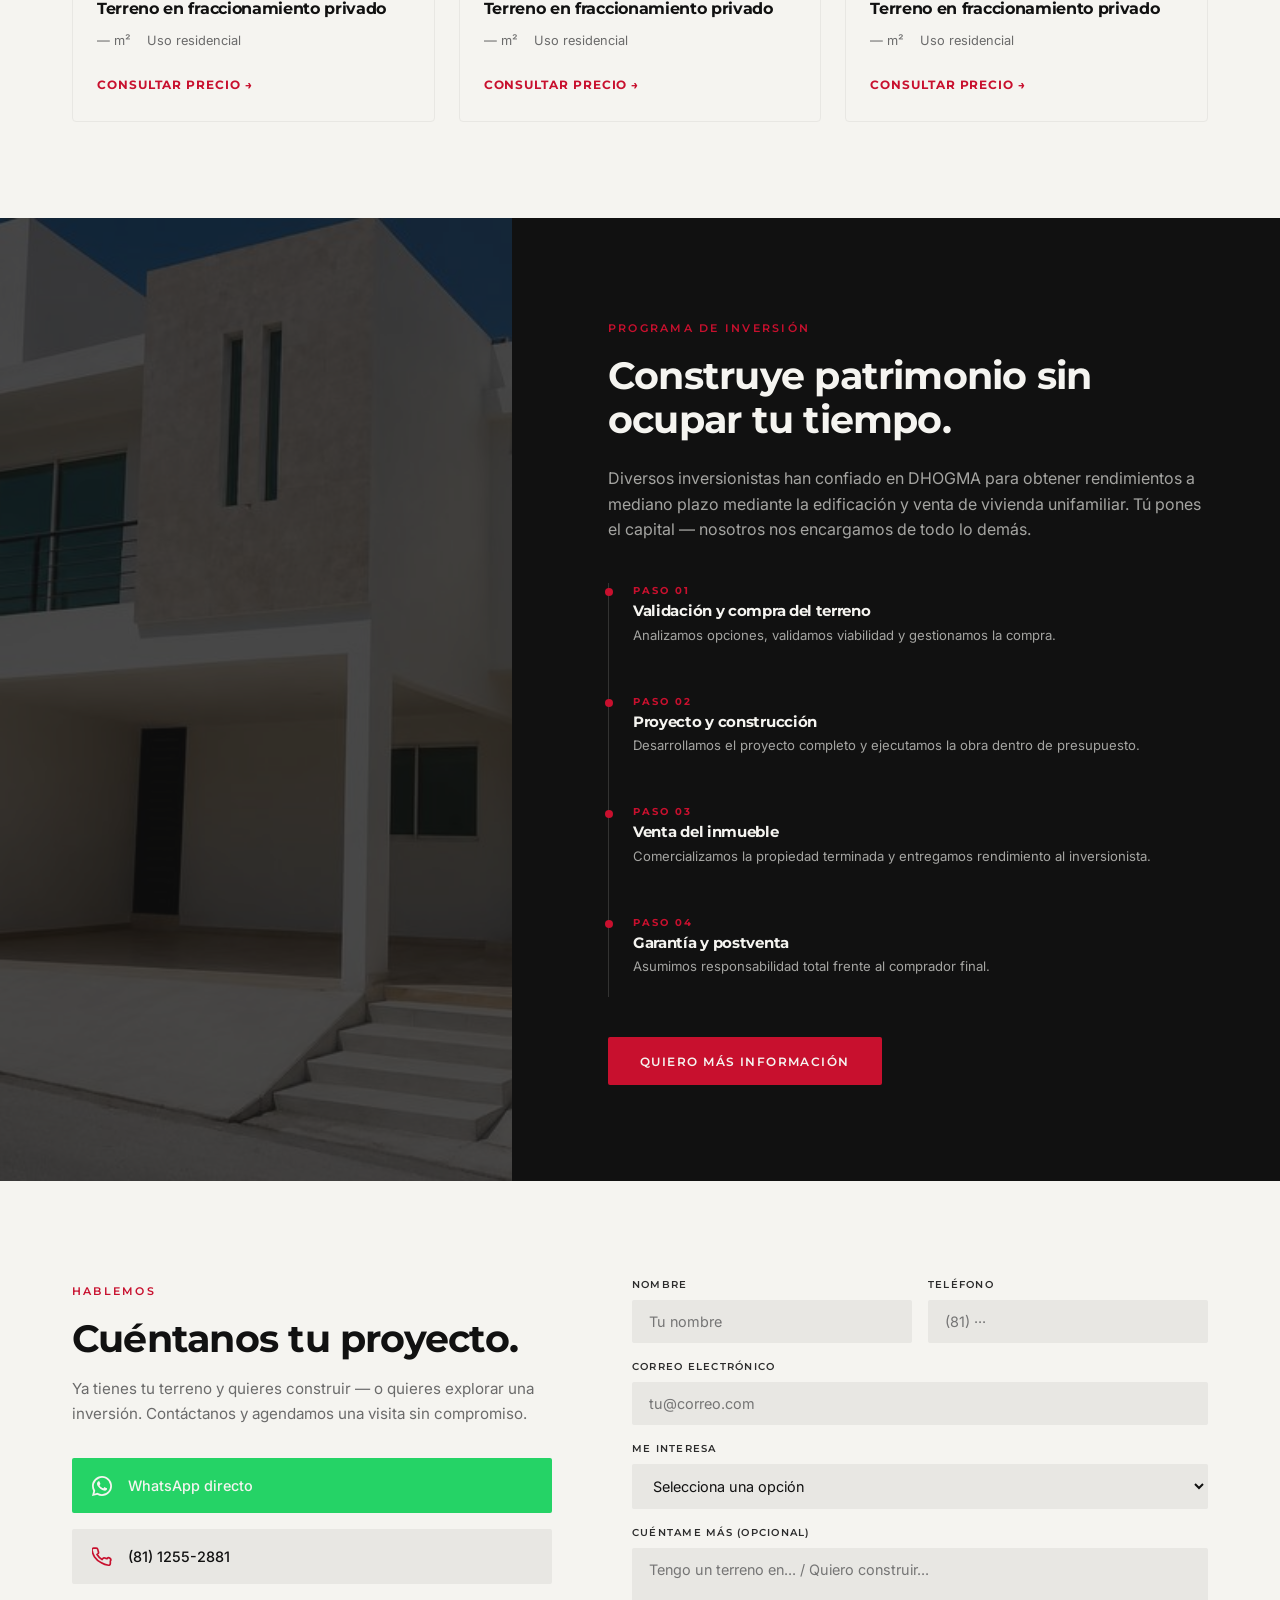
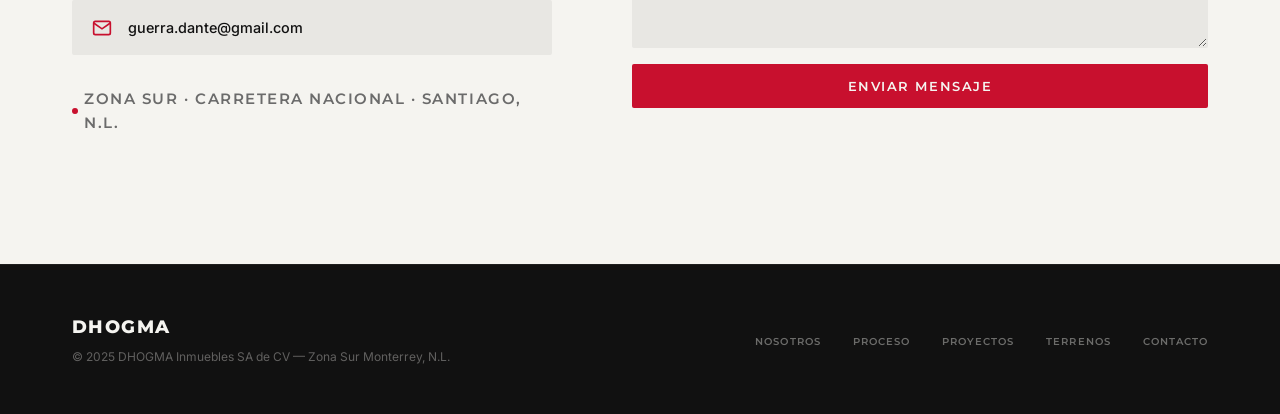
==== commit 21451ec3: "Corrige galería de portafolio aplastada y unifica su formato Causa raíz: .pf-grid era a la vez el gr" ====
--- a/public/index.html
+++ b/public/index.html
@@ -563,7 +563,9 @@
           <svg width="20" height="20" viewBox="0 0 24 24" fill="none" stroke="currentColor" stroke-width="2.5" stroke-linecap="round"><path d="M18 6 6 18M6 6l12 12"/></svg>
         </button>
       </div>
-      <div class="pf-grid" id="pf-grid"></div>
+      <div class="pf-scroll">
+        <div class="pf-grid" id="pf-grid"></div>
+      </div>
     </div>
   </div>
 
--- a/public/css/styles.css
+++ b/public/css/styles.css
@@ -579,11 +579,14 @@
 
 .proyectos-header a:hover { gap: 0.75rem; }
 
+/* Grid más compacto: es un anticipo del portafolio, no el contenido final —
+   invita a dar clic para abrir la galería completa, no compite con ella */
 .proyectos-grid {
   display: grid;
   grid-template-columns: repeat(12, 1fr);
   grid-template-rows: auto auto;
-  gap: 1rem;
+  gap: 0.75rem;
+  max-width: 720px;
 }
 
 .proyecto-card {
@@ -594,19 +597,20 @@
   cursor: pointer;
 }
 
-.proyecto-card:nth-child(1) { grid-column: span 7; grid-row: span 2; }
-.proyecto-card:nth-child(2) { grid-column: span 5; }
-.proyecto-card:nth-child(3) { grid-column: span 5; }
+/* 8/4 en vez de 7/5: con fotos 4:3, esta proporción deja que tanto la
+   tarjeta grande como las dos chicas muestren la fachada completa,
+   sin que object-fit:cover recorte los lados por forzar un marco casi
+   cuadrado en la tarjeta grande */
+.proyecto-card:nth-child(1) { grid-column: span 8; grid-row: span 2; }
+.proyecto-card:nth-child(2) { grid-column: span 4; }
+.proyecto-card:nth-child(3) { grid-column: span 4; }
 
 .proyecto-card img {
   width: 100%;
-  height: 100%;
-  min-height: 220px;
+  aspect-ratio: 4 / 3;
   object-fit: cover;
   transition: transform 0.5s ease;
 }
-
-.proyecto-card:nth-child(1) img { min-height: 480px; }
 
 .proyecto-card:hover img { transform: scale(1.04); }
 
@@ -618,19 +622,19 @@
   transition: opacity 0.3s;
   display: flex;
   align-items: flex-end;
-  padding: 1.5rem;
+  padding: 1rem;
 }
 
 .proyecto-card:hover .proyecto-overlay { opacity: 1; }
 
 .proyecto-info h4 {
   font-family: var(--font-heading);
-  font-size: 0.9rem;
+  font-size: 0.8rem;
   color: var(--white);
 }
 
 .proyecto-info span {
-  font-size: 0.7rem;
+  font-size: 0.62rem;
   color: rgba(245,244,240,0.6);
   letter-spacing: 0.1em;
   text-transform: uppercase;
@@ -682,23 +686,7 @@
   color: var(--white);
   max-width: 680px;
   margin: 0;
-  padding-top: 2.5rem;
-  padding-bottom: 2rem;
-  transition: max-height 0.3s ease, opacity 0.2s ease, padding 0.3s ease;
-  max-height: 12rem;
-  overflow: hidden;
-}
-
-/* Una vez pegado, el título se recoge para no comerse toda la pantalla */
-.proceso-sticky.is-stuck h2 {
-  max-height: 0;
-  padding-top: 0.75rem;
-  padding-bottom: 0;
-  opacity: 0;
-}
-
-@media (prefers-reduced-motion: reduce) {
-  #proceso h2 { transition: none; }
+  padding: 2.5rem 0 2rem;
 }
 
 /* ── Proceso: figura única de fase activa (sin scroll horizontal) ── */
@@ -1342,77 +1330,83 @@
 
 .pf-close:hover { background: rgba(255,255,255,0.14); }
 
+/* El scroll vive en este envoltorio, NO en el grid: un grid con su propio
+   overflow-y:auto mide su alto disponible antes de medir su contenido, y
+   Chrome colapsa las filas "auto" a esa altura en vez de a la de las fotos
+   (todas las tarjetas terminaban aplastadas a ~44px sin importar la imagen).
+   Separando "quién hace scroll" de "quién mide el contenido" se evita. */
+.pf-scroll {
+  flex: 1 1 auto;
+  min-height: 0;
+  overflow-y: auto;
+}
+
 .pf-grid {
-  overflow-y: auto;
   padding: 1.5rem 2rem 2rem;
   display: grid;
   grid-template-columns: repeat(4, 1fr);
   gap: 1rem;
 }
 
+/* Mismo formato que las tarjetas del anticipo (.proyecto-card): imagen 4:3
+   completa + overlay con nombre y specs al pasar el mouse. Sin la función
+   de botón — aquí no hay a dónde más llevar al clic, es el contenido final. */
 .pf-item {
+  position: relative;
   margin: 0;
   border-radius: 0.6rem;
   overflow: hidden;
-  background: rgba(255,255,255,0.04);
-  border: 1px solid rgba(255,255,255,0.06);
-  transition: transform 0.22s ease, box-shadow 0.22s ease;
-}
-
-.pf-item:hover {
-  transform: translateY(-3px);
-  box-shadow: 0 8px 24px rgba(0,0,0,0.45);
+  background: var(--gray-light);
 }
 
 .pf-item img {
   width: 100%;
-  aspect-ratio: 4/3;
+  aspect-ratio: 4 / 3;
   object-fit: cover;
   display: block;
-}
+  transition: transform 0.5s ease;
+}
+
+.pf-item:hover img { transform: scale(1.04); }
 
 .pf-item figcaption {
-  padding: 0.75rem 0.9rem 0.85rem;
-}
+  position: absolute;
+  inset: 0;
+  background: linear-gradient(to top, rgba(17,17,17,0.85) 0%, transparent 55%);
+  opacity: 0;
+  transition: opacity 0.3s;
+  display: flex;
+  align-items: flex-end;
+  padding: 1rem;
+}
+
+.pf-item:hover figcaption { opacity: 1; }
 
 .pf-item figcaption strong {
   display: block;
   font-family: var(--font-heading);
-  font-size: 0.78rem;
+  font-size: 0.8rem;
   font-weight: 700;
   color: var(--white);
-  margin-bottom: 0.15rem;
   white-space: nowrap;
   overflow: hidden;
   text-overflow: ellipsis;
 }
 
 .pf-item figcaption .pf-loc {
-  font-size: 0.7rem;
-  color: rgba(245,244,240,0.45);
-  margin-bottom: 0.5rem;
+  display: block;
+  font-size: 0.62rem;
+  letter-spacing: 0.06em;
+  text-transform: uppercase;
+  color: rgba(245,244,240,0.6);
   white-space: nowrap;
   overflow: hidden;
   text-overflow: ellipsis;
 }
 
-.pf-item figcaption .pf-tags {
-  display: flex;
-  flex-wrap: wrap;
-  gap: 0.3rem;
-}
-
-.pf-tag {
-  font-size: 0.65rem;
-  font-weight: 600;
-  letter-spacing: 0.04em;
-  background: rgba(255,255,255,0.07);
-  border-radius: 3px;
-  padding: 0.15rem 0.45rem;
-  color: rgba(245,244,240,0.6);
-}
-
-.pf-tag.red { background: rgba(200,16,46,0.18); color: #e8697e; }
+@media (max-width: 900px) {
+  .pf-item figcaption { opacity: 1; }
+}
 
 @media (max-width: 1024px) { .pf-grid { grid-template-columns: repeat(3,1fr); } }
 @media (max-width: 640px)  {
